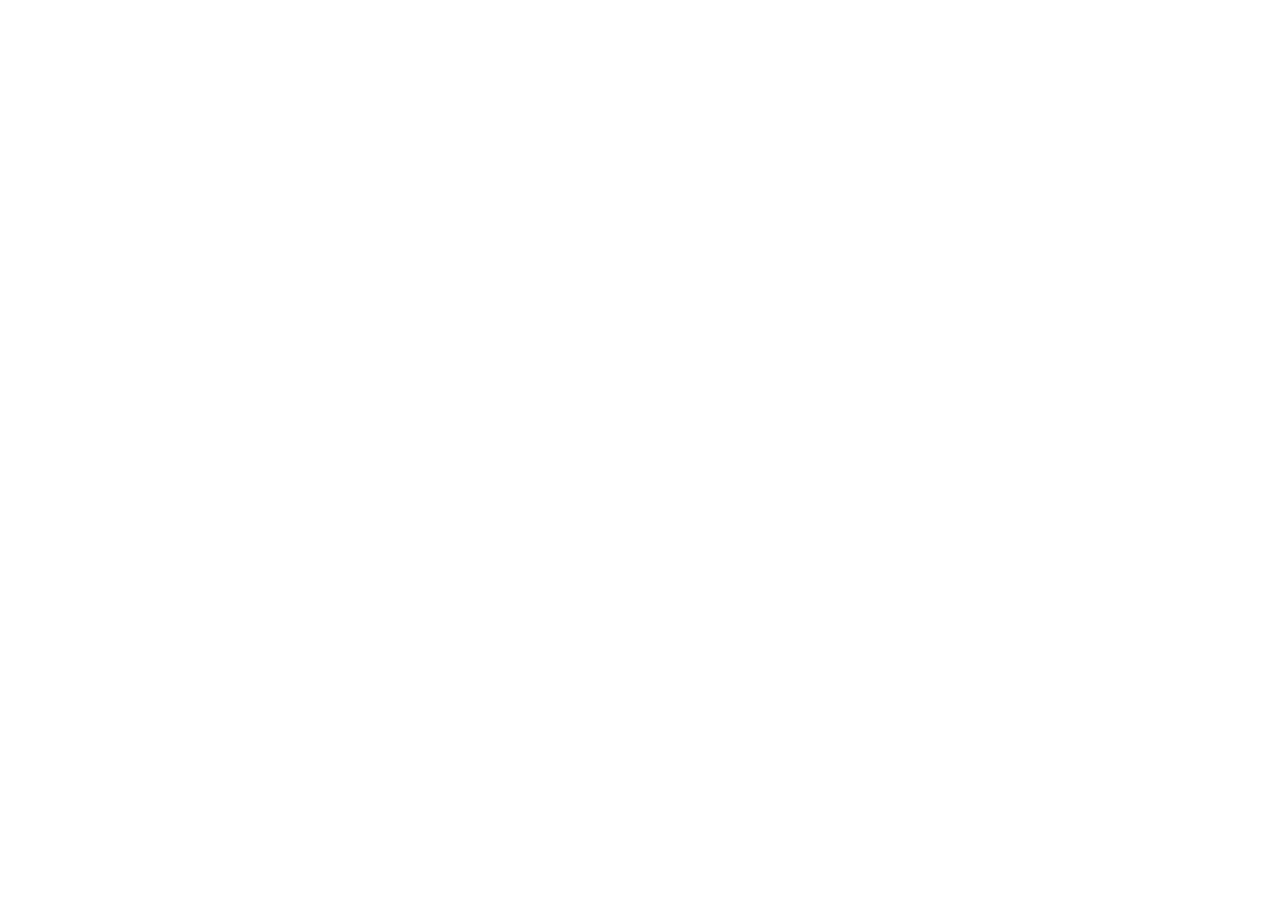
==== index.html @ ede6bd51 "Deploying to gh-pages from @ knoxfighter/dioxus-components@8e25631c7d4234ee070509156ed2abebb7b1d6e9 " ====
<!DOCTYPE html>
<html lang="en">
  <head>
    <meta charset="UTF-8" />
    <meta name="viewport" content="width=device-width, initial-scale=1.0" />
    <title>Dioxus Componentsdioxus | ⛺</title>
  <link rel="preload" as="script" href="/components/assets/preview-dxh39a9e3cf6d2a99f7.js" crossorigin></head>
  <body>
    <div id="main"></div>
  <script type="module" async src="/components/assets/preview-dxh39a9e3cf6d2a99f7.js"></script>
            </body>
</html>
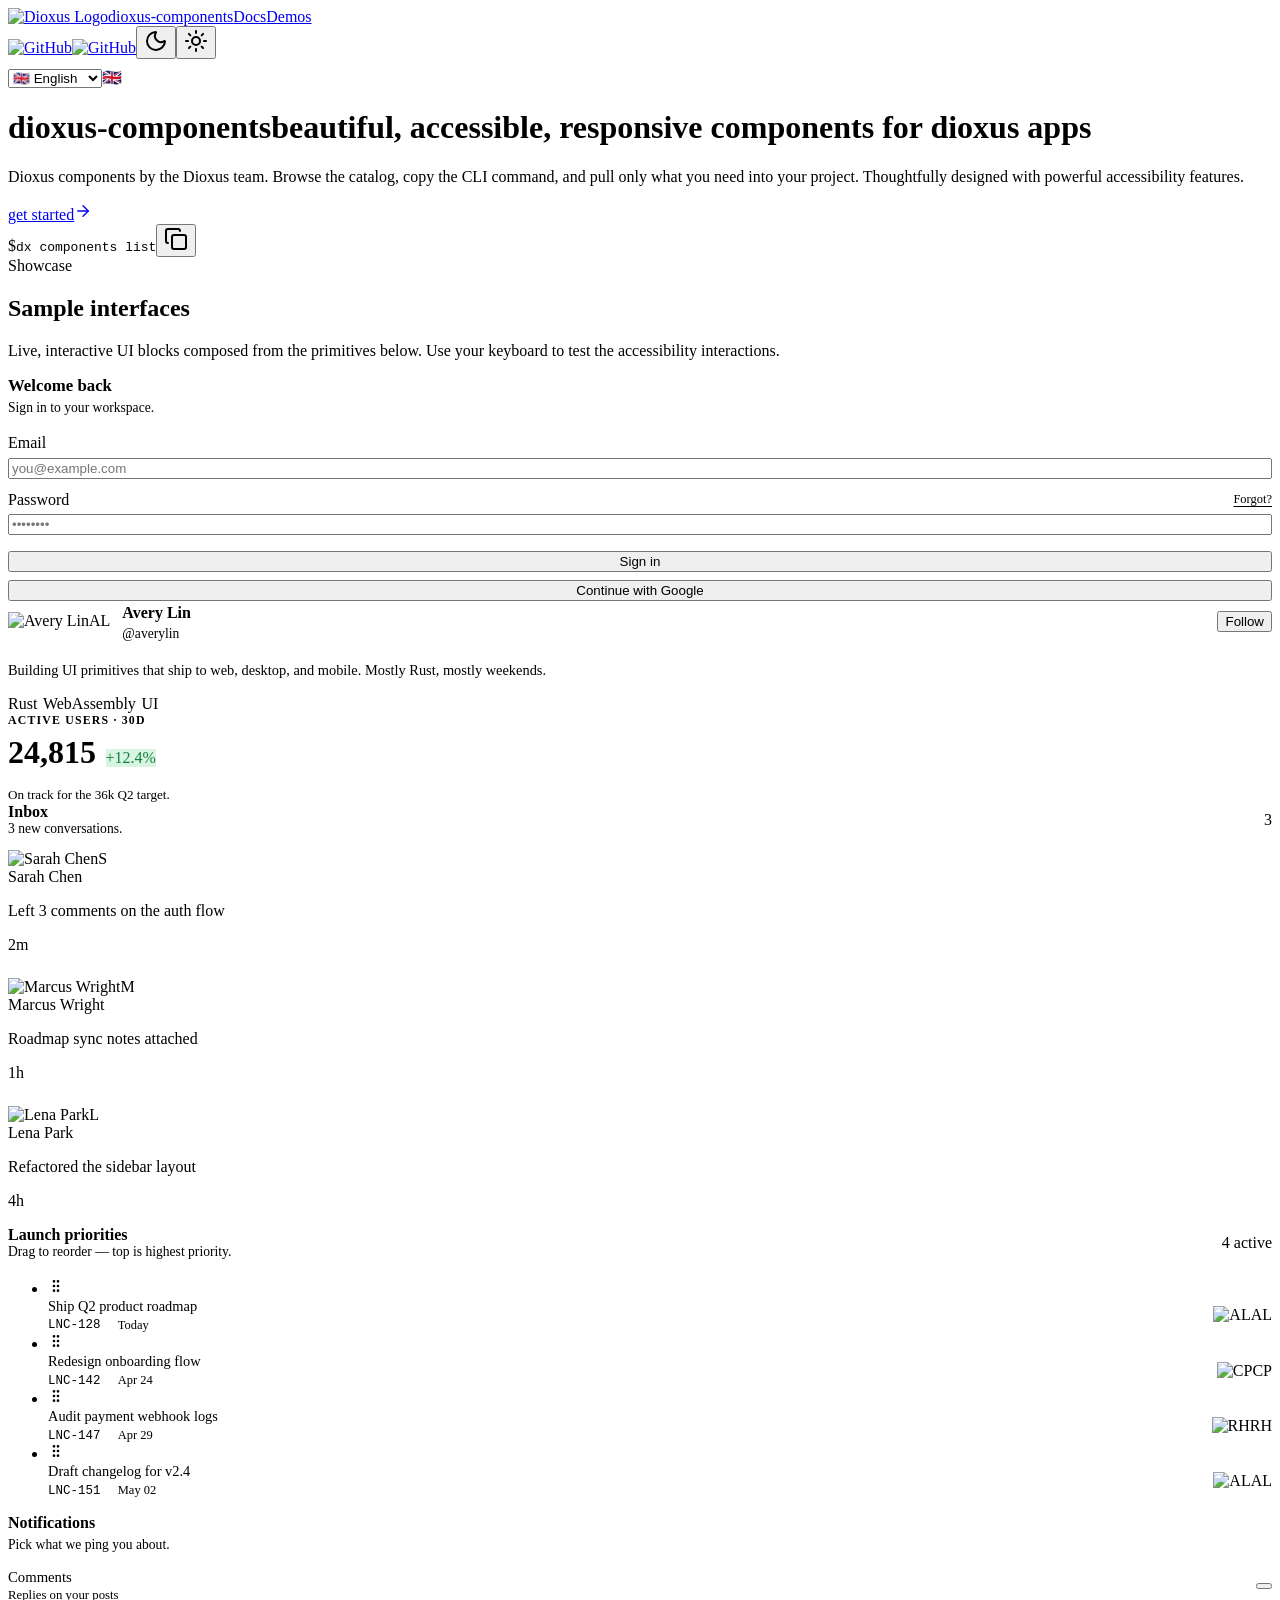
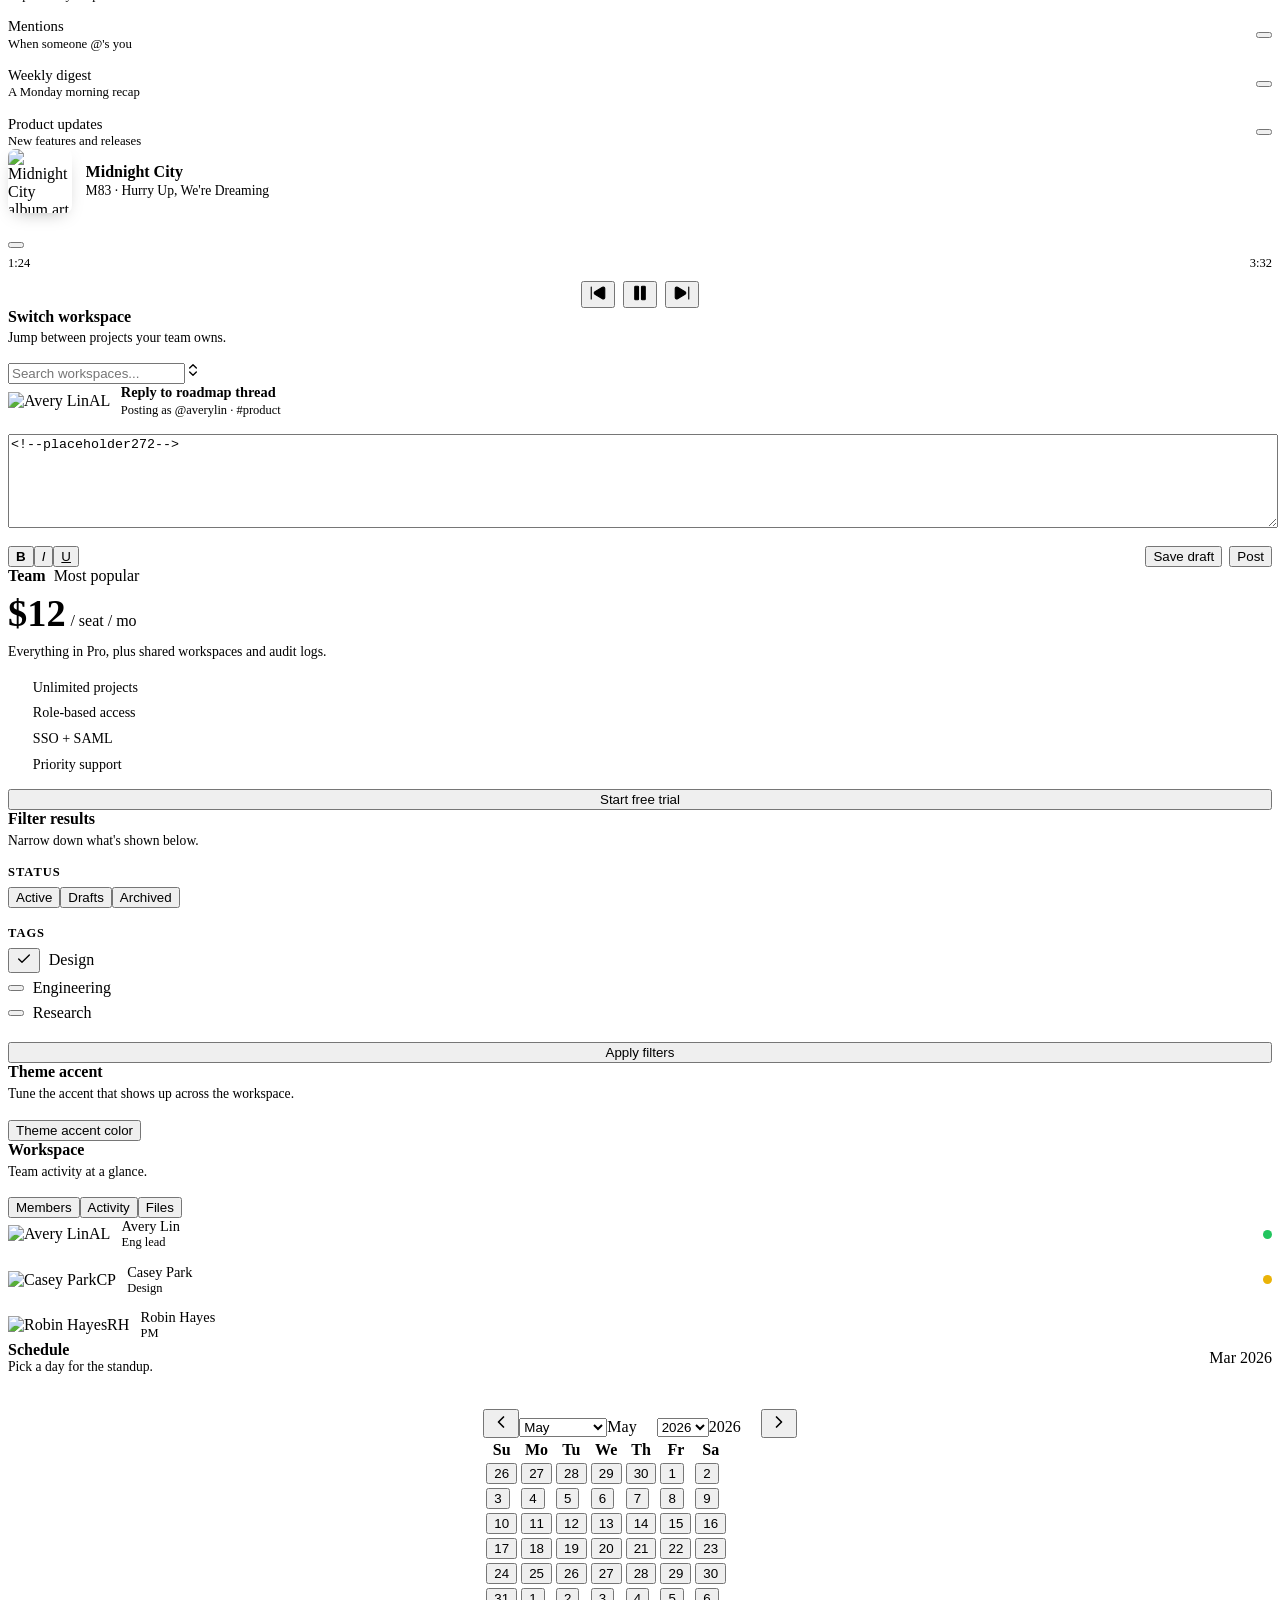
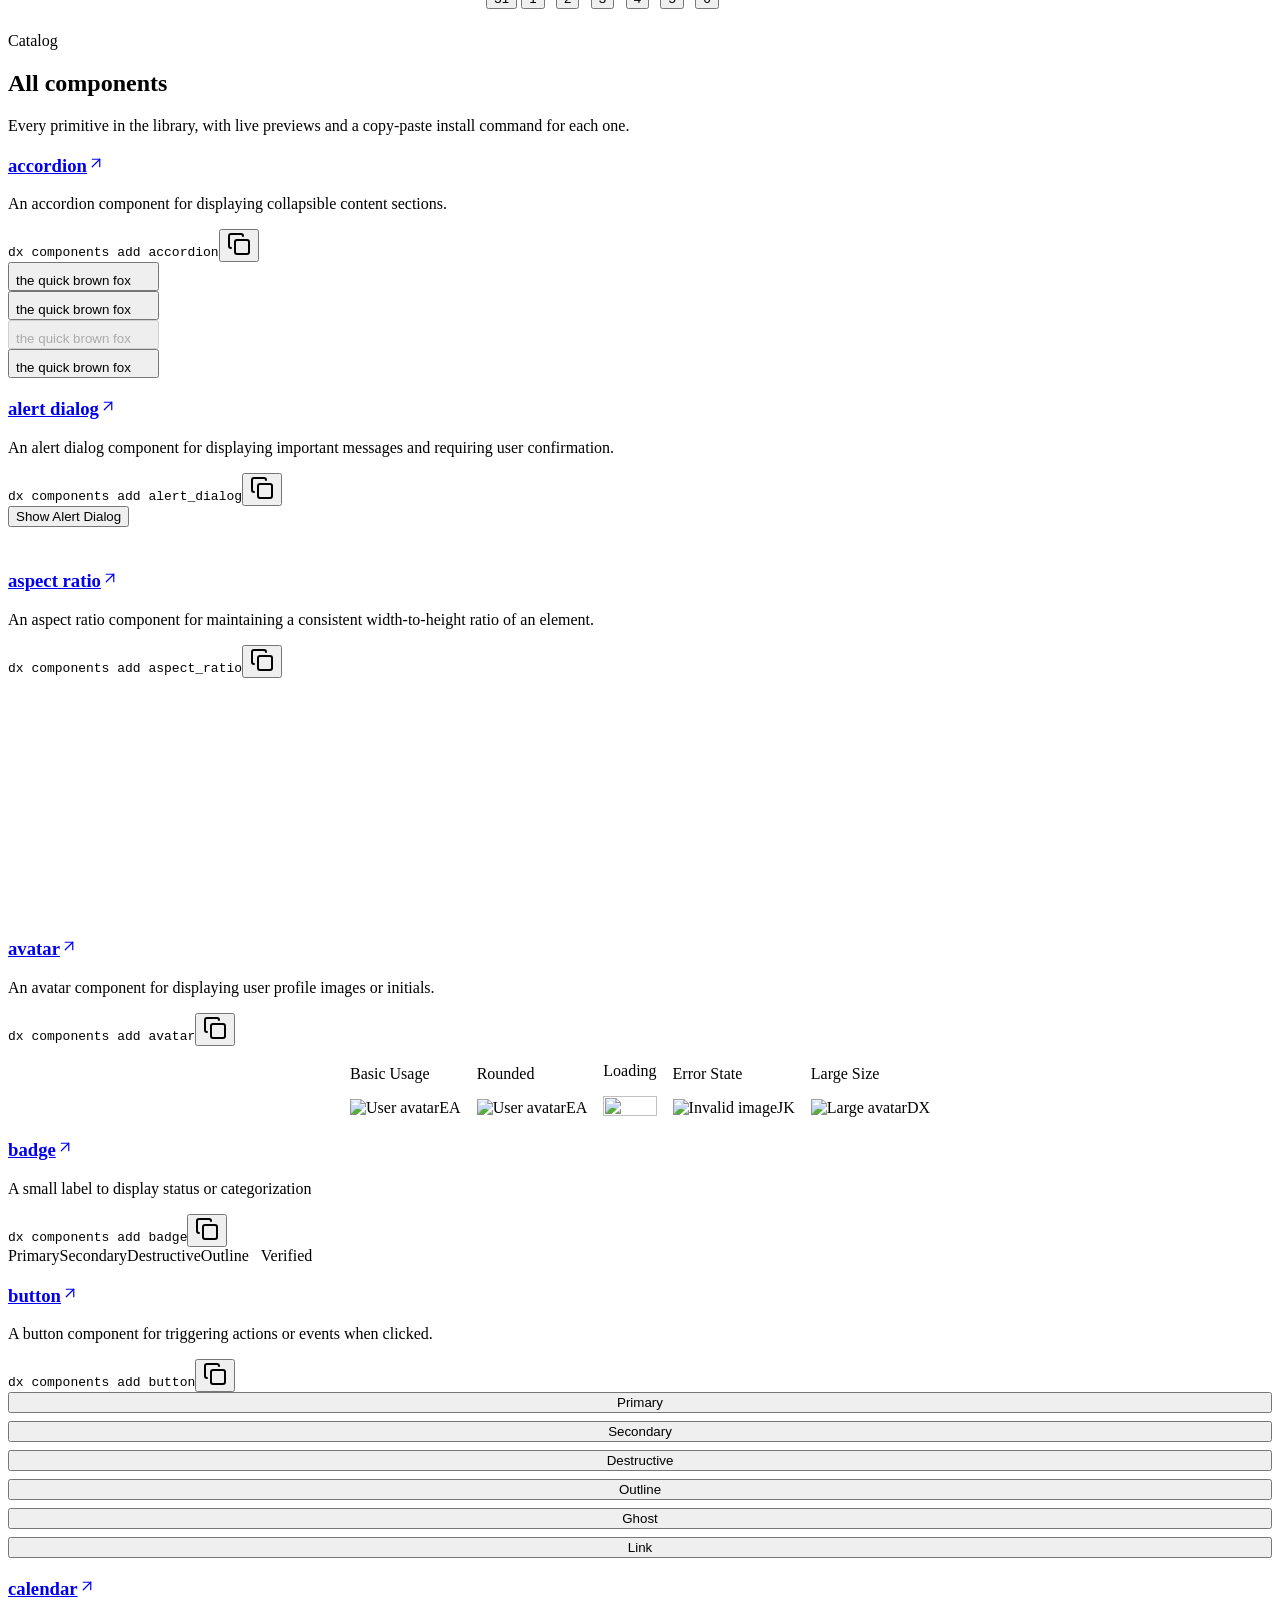
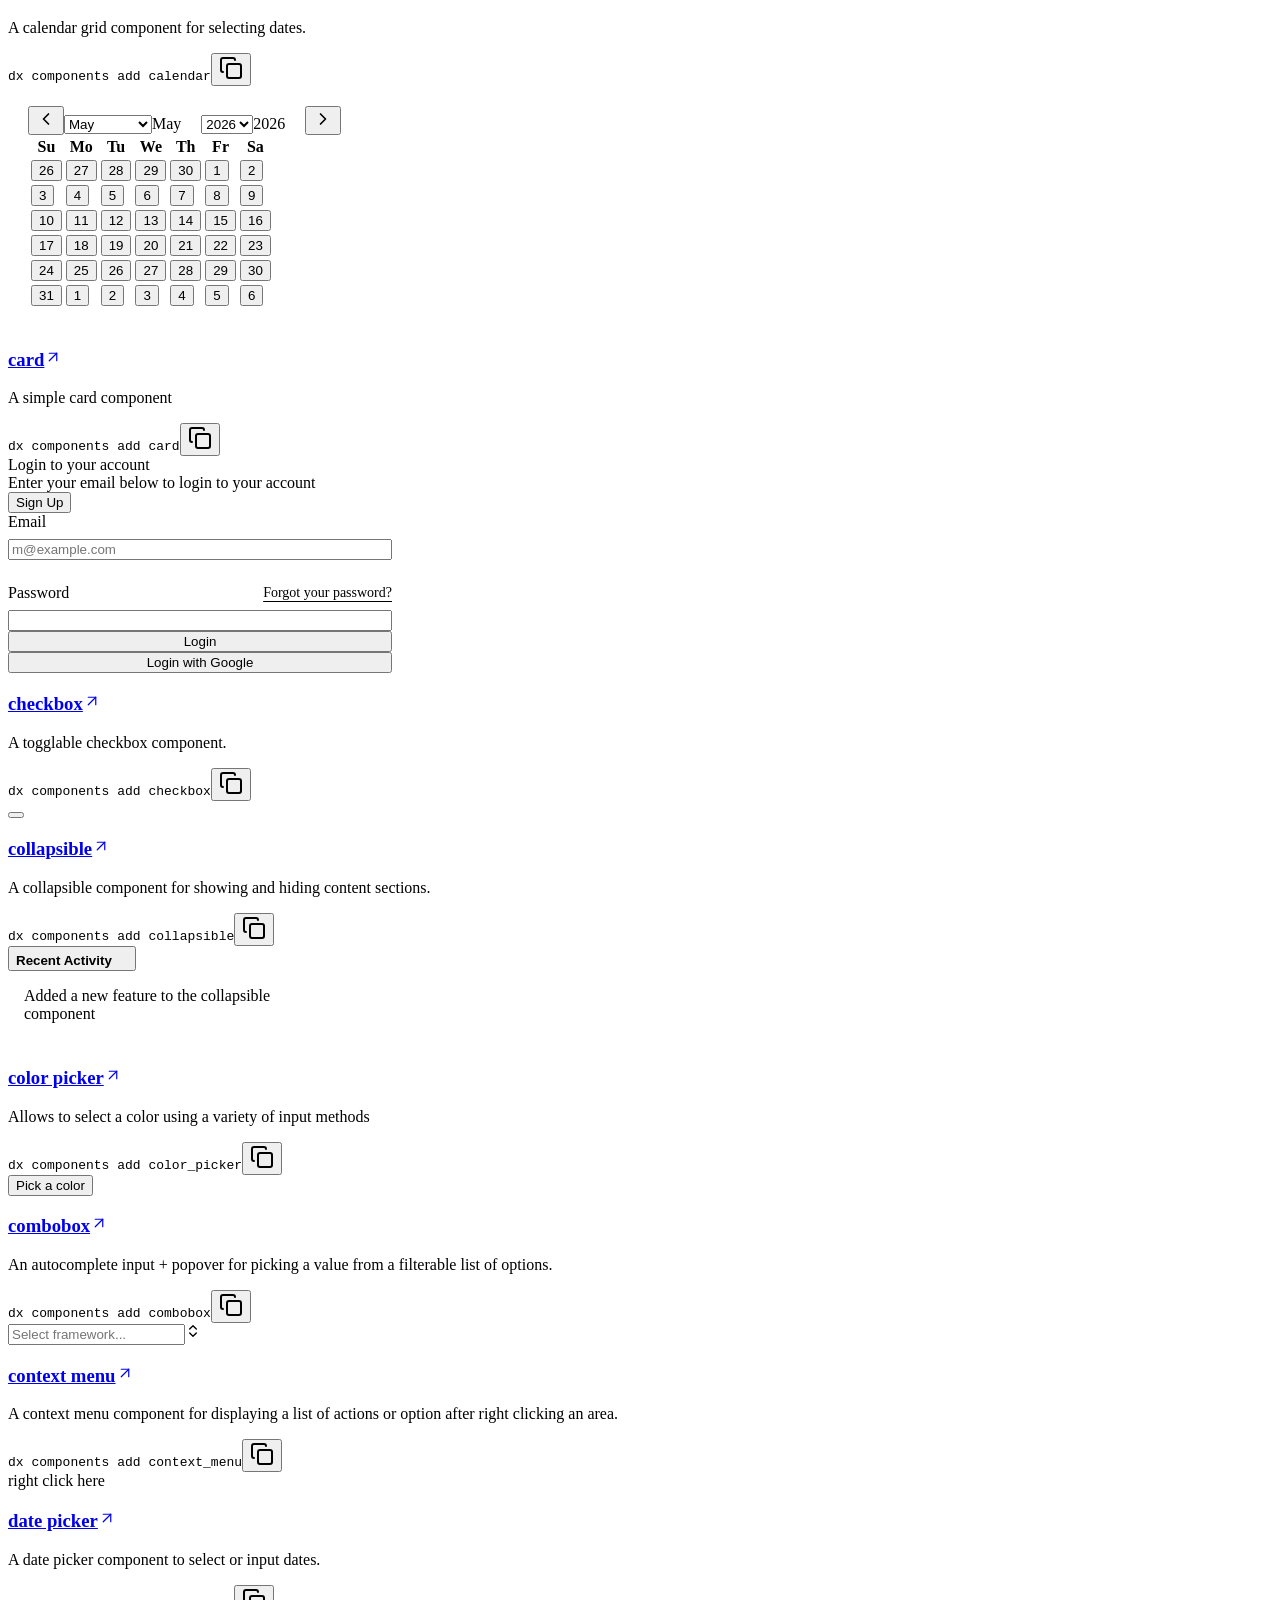
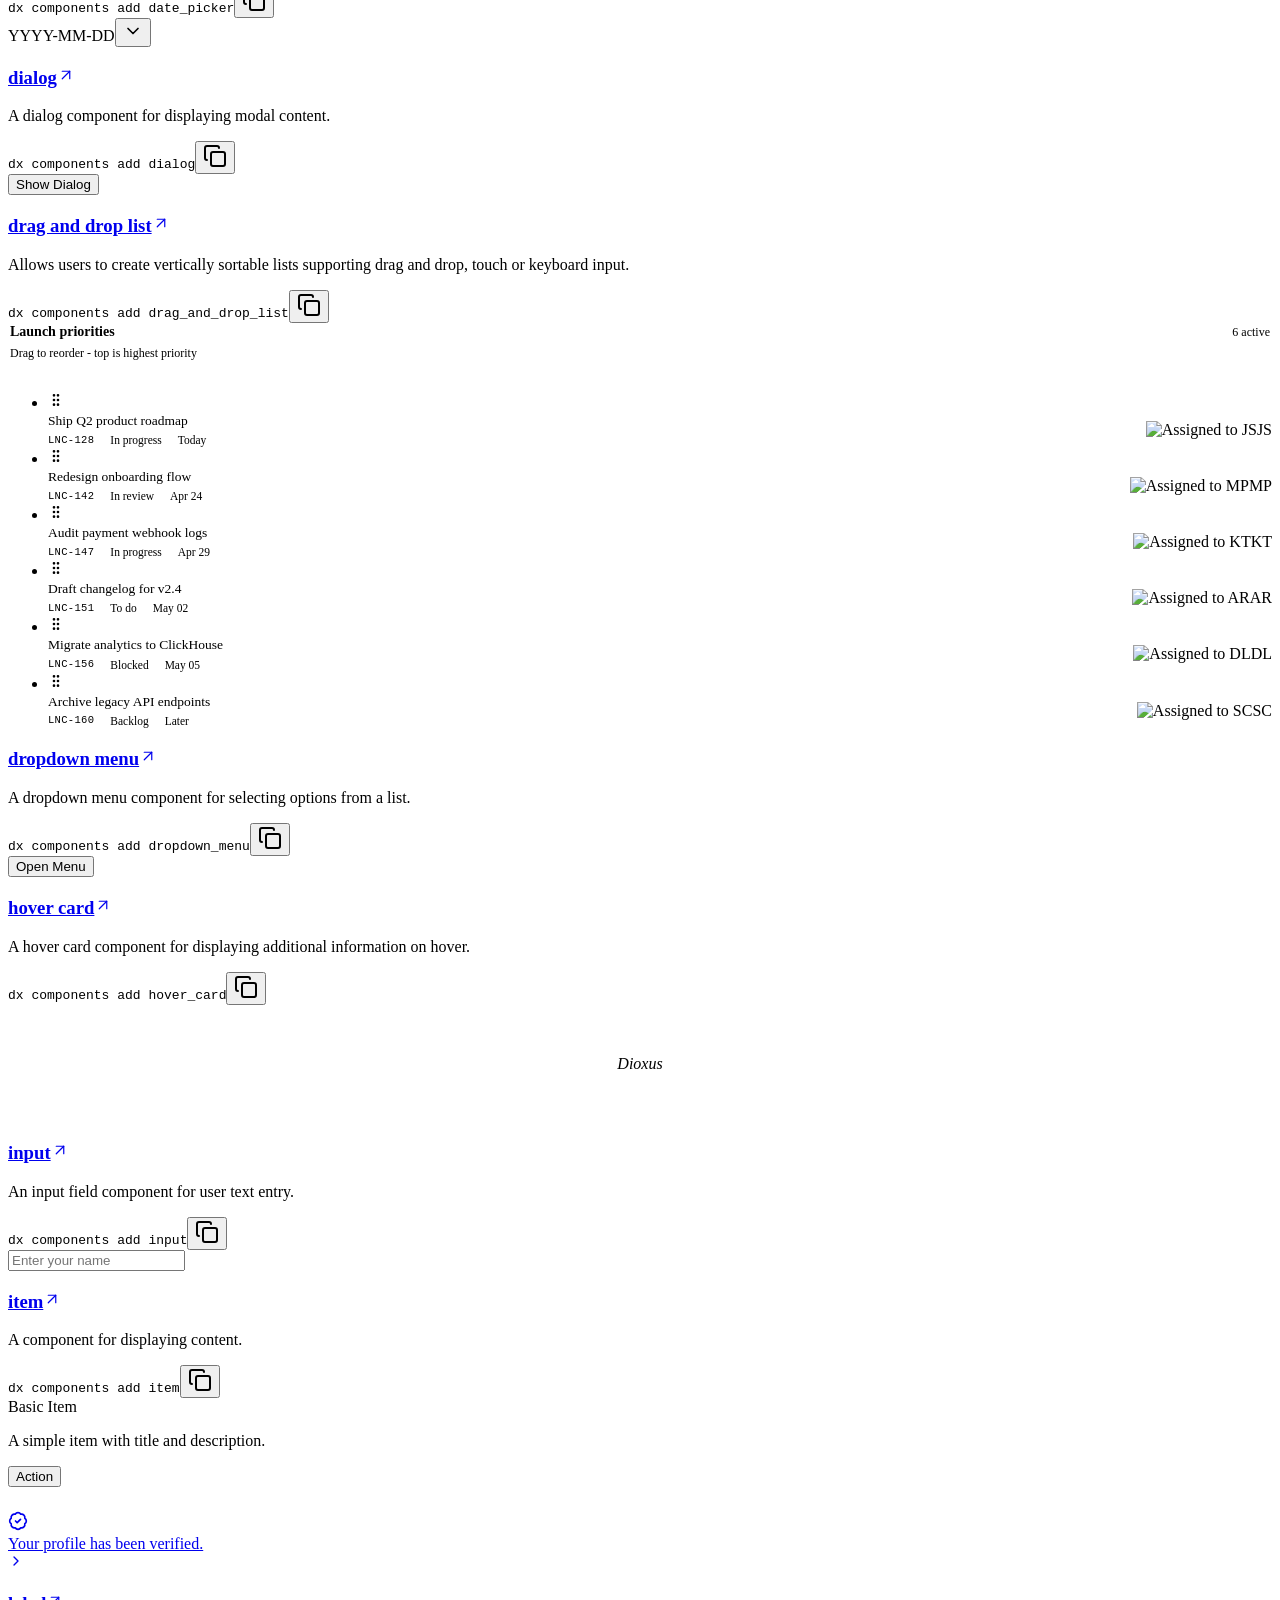
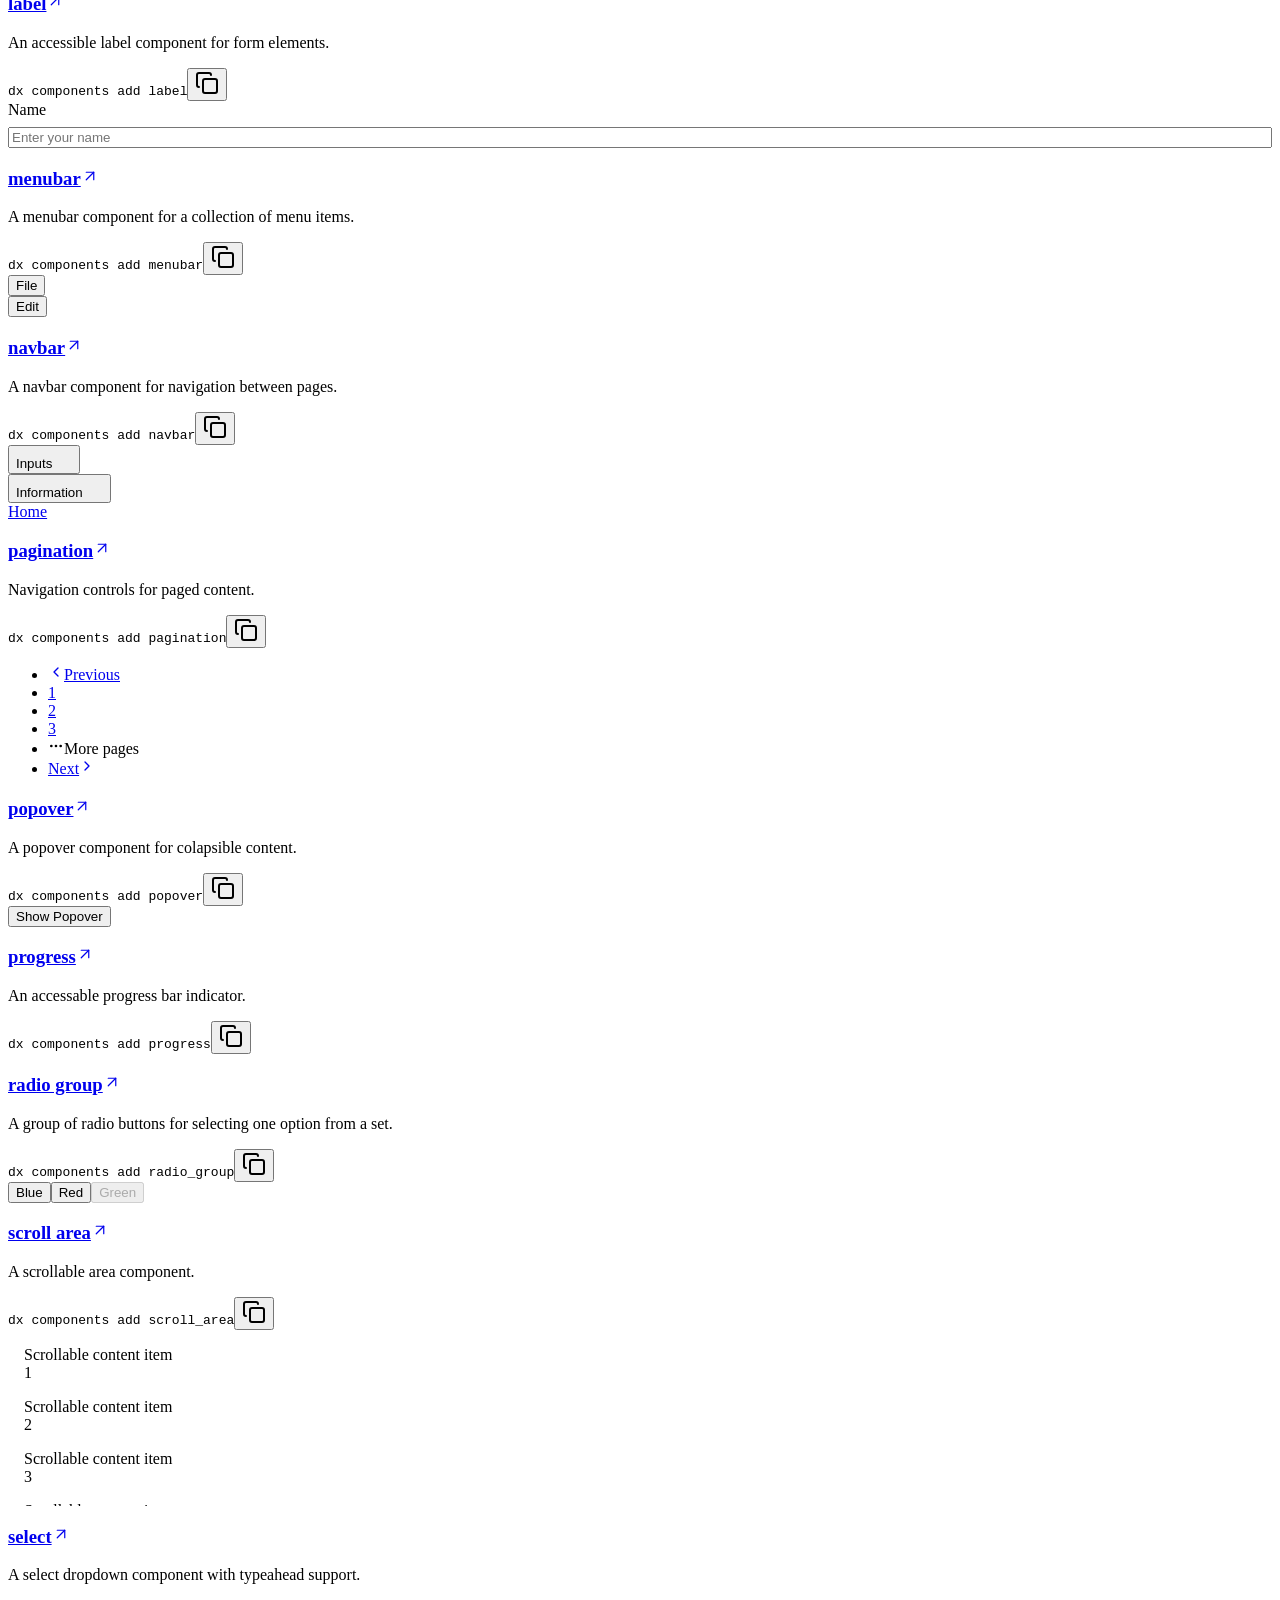
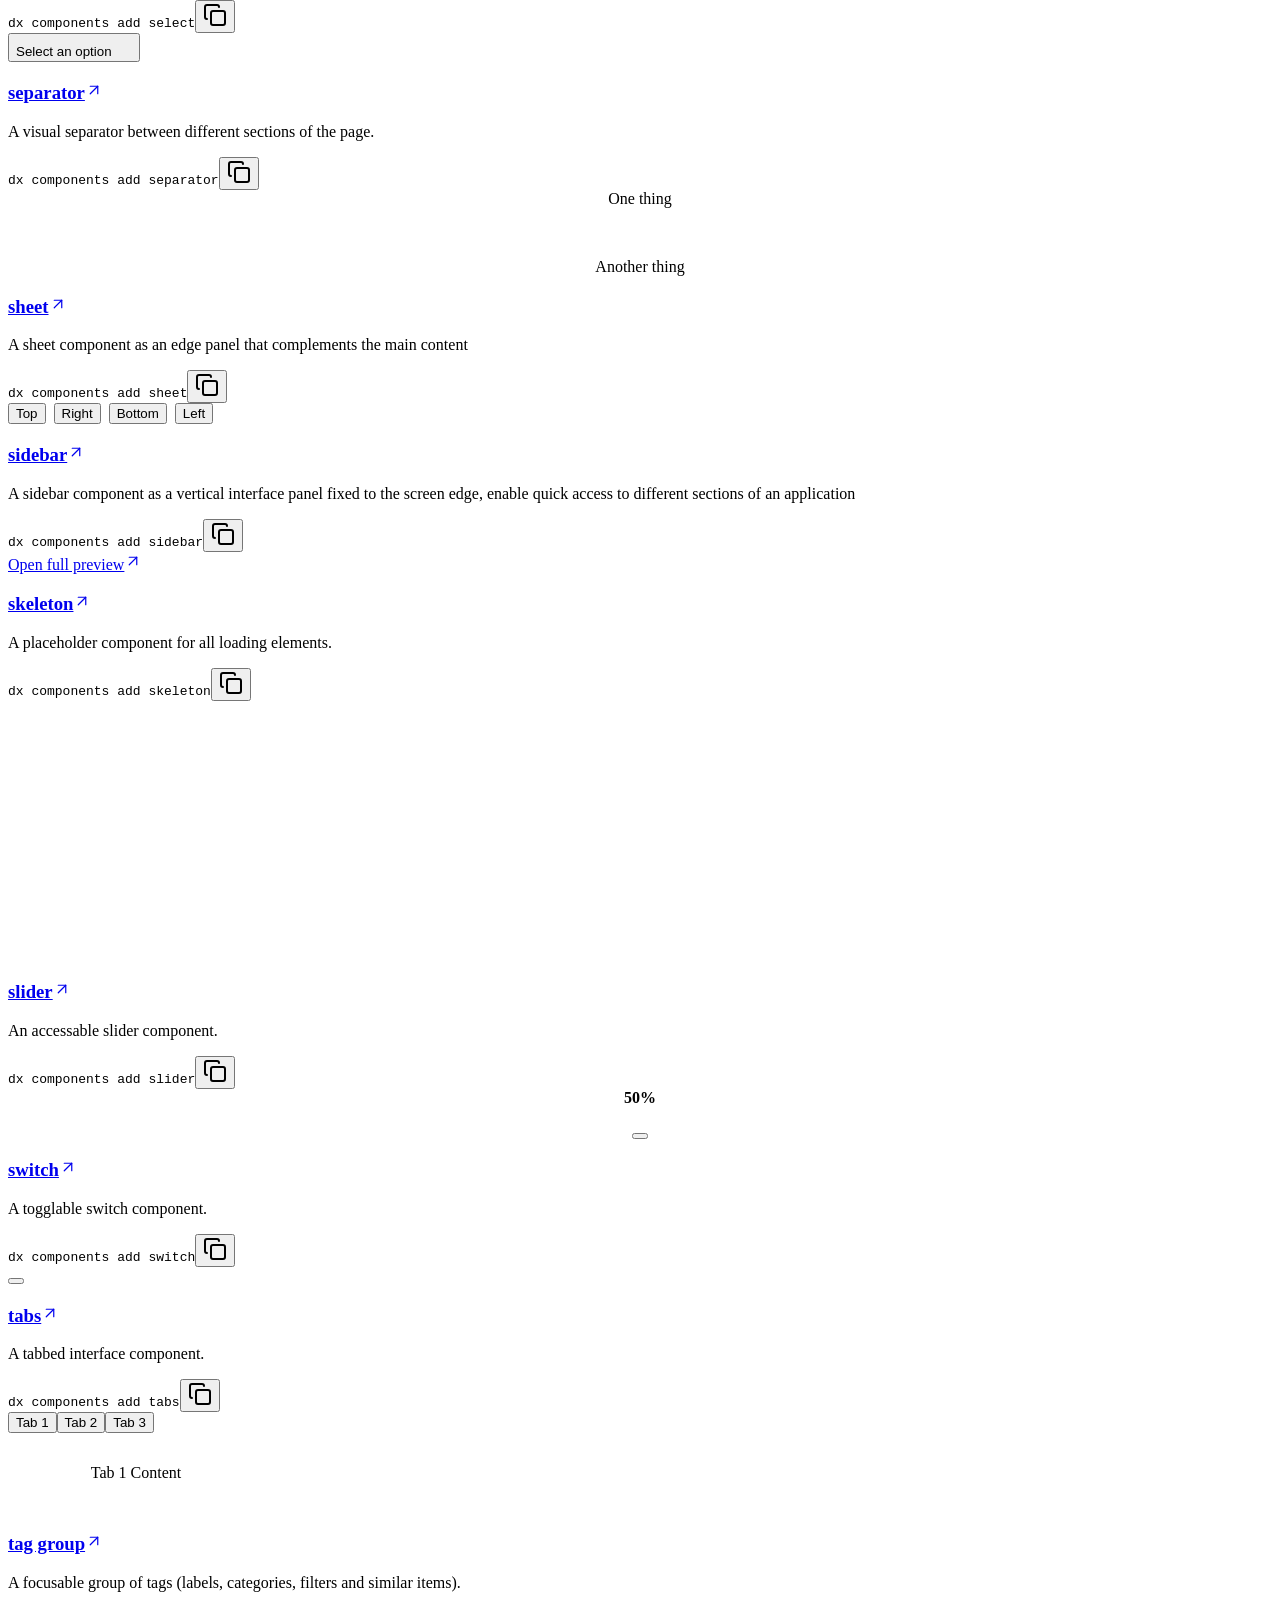
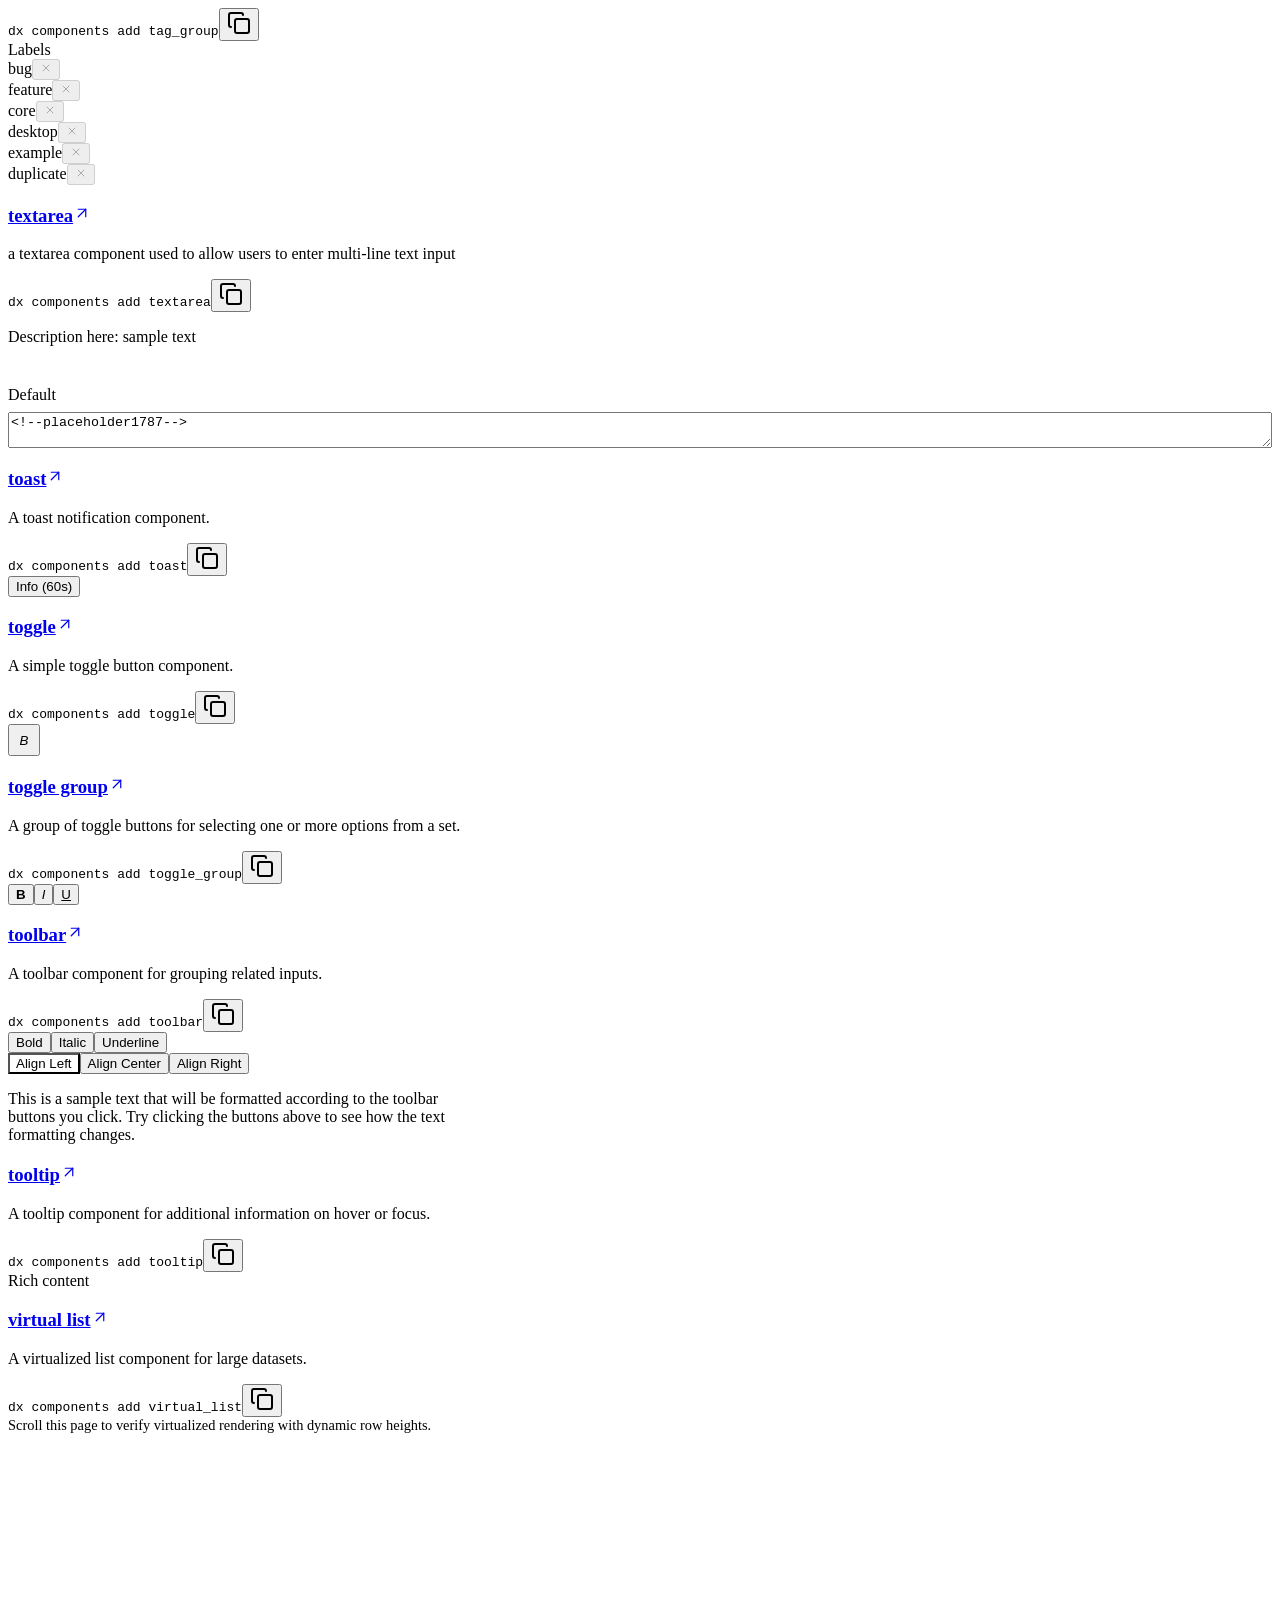
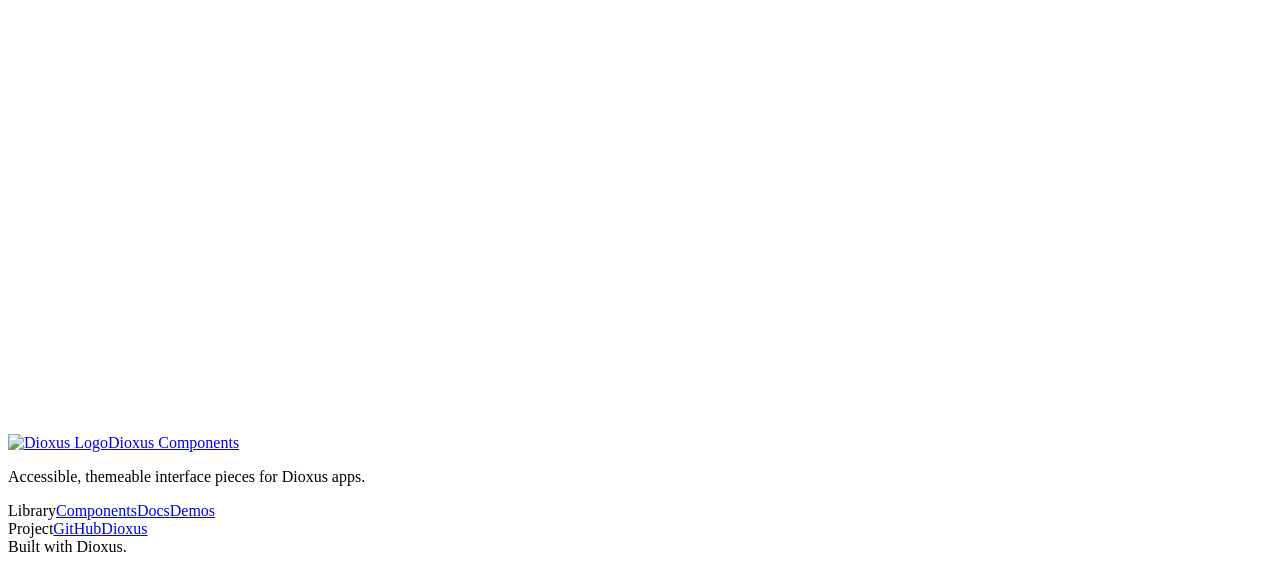
==== commit 42f97fd3: "Deploying to gh-pages from @ knoxfighter/dioxus-components@2551f9c4b4dfc305a75e03ac59a647b087899397 " ====
--- a/index.html
+++ b/index.html
@@ -4,9 +4,145 @@
     <meta charset="UTF-8" />
     <meta name="viewport" content="width=device-width, initial-scale=1.0" />
     <title>Dioxus Componentsdioxus | ⛺</title>
-  <link rel="preload" as="script" href="/components/assets/preview-dxh39a9e3cf6d2a99f7.js" crossorigin></head>
+  <link rel="preload" as="script" href="/dioxus-components/assets/preview-dxhb243b99f5a2d3e86.js" crossorigin><link rel="stylesheet" href="/dioxus-components/assets/main-dxh66d54ad6618d091.css"/><link rel="stylesheet" href="/dioxus-components/assets/dx-components-theme-dxh41d84fc072738e.css"/><link rel="stylesheet" href="/dioxus-components/assets/hero-dxh9caab3dcdabf24b0.css"/><link rel="stylesheet" href="/dioxus-components/assets/language-select-dxha68b3a7992763aed.css" type="text/css"/><link rel="stylesheet" href="/dioxus-components/assets/style-dxh3ba47a36c6ed3ce.css"/><link rel="stylesheet" href="/dioxus-components/assets/style-dxh18addf1f9895a1.css"/><link rel="stylesheet" href="/dioxus-components/assets/style-dxh10688d4c8a198ff.css"/><link rel="stylesheet" href="/dioxus-components/assets/style-dxh1568b2ea21b6b69b.css"/><link rel="stylesheet" href="/dioxus-components/assets/style-dxhd87745d8c76e035.css"/><link rel="stylesheet" href="/dioxus-components/assets/style-dxhd87745d8c76e035.css"/><link rel="stylesheet" href="/dioxus-components/assets/style-dxh4efb5edbb117b7c6.css"/><link rel="stylesheet" href="/dioxus-components/assets/style-dxh4efb5edbb117b7c6.css"/><link rel="stylesheet" href="/dioxus-components/assets/style-dxh8cf6257df6b1de7b.css"/><link rel="stylesheet" href="/dioxus-components/assets/style-dxhcdc97e20afaee2cb.css"/><link rel="stylesheet" href="/dioxus-components/assets/style-dxhd2b5a211eb3fb5b0.css"/><link rel="stylesheet" href="/dioxus-components/assets/style-dxhb0ebf7906aa56cd1.css"/><link rel="stylesheet" href="/dioxus-components/assets/style-dxh20de733256a825b3.css"/><link rel="stylesheet" href="/dioxus-components/assets/style-dxhb77781e84f97c39.css"/><link rel="stylesheet" href="/dioxus-components/assets/style-dxh20bdb70b3f9c96.css"/><link rel="stylesheet" href="/dioxus-components/assets/style-dxh83648683f1e91fd7.css"/><link rel="stylesheet" href="/dioxus-components/assets/style-dxha4a7df461b71b4a.css"/><link rel="stylesheet" href="/dioxus-components/assets/style-dxhca9ffb786d653880.css"/><link rel="stylesheet" href="/dioxus-components/assets/style-dxhdfe34a5b5b6d206e.css"/><link rel="stylesheet" href="/dioxus-components/assets/style-dxh3c1cc92a1a416f8.css"/><link rel="stylesheet" href="/dioxus-components/assets/style-dxh3c1cc92a1a416f8.css"/><link rel="stylesheet" href="/dioxus-components/assets/style-dxhc68ec657e4f99edf.css"/><link rel="stylesheet" href="/dioxus-components/assets/style-dxhd5abaa98c7b53e9b.css"/><link rel="stylesheet" href="/dioxus-components/assets/style-dxhd5abaa98c7b53e9b.css"/><link rel="stylesheet" href="/dioxus-components/assets/style-dxhe1266c37c756a6cc.css"/><link rel="stylesheet" href="/dioxus-components/assets/style-dxhedb2a3d7f1a9dde1.css"/><link rel="stylesheet" href="/dioxus-components/assets/style-dxhf0a56fc9d5b5a5f8.css"/><link rel="stylesheet" href="/dioxus-components/assets/style-dxh922f9ef7f88cbe3.css"/><link rel="stylesheet" href="/dioxus-components/assets/style-dxhef21f3b68e7fe7ae.css"/><link rel="stylesheet" href="/dioxus-components/assets/style-dxh134d2fbe525a6fa.css"/><link rel="stylesheet" href="/dioxus-components/assets/style-dxh7943332cbcf9a367.css"/><link rel="stylesheet" href="/dioxus-components/assets/style-dxh65ff5ef9ef8dffc3.css"/><link rel="stylesheet" href="/dioxus-components/assets/style-dxhde4b0befdba5226.css"/><link rel="stylesheet" href="/dioxus-components/assets/style-dxh87a0eddb47adef9b.css"/><link rel="stylesheet" href="/dioxus-components/assets/style-dxh76a9b66ef2f2d5.css"/><link rel="stylesheet" href="/dioxus-components/assets/style-dxhf743d217aa864bcd.css"/><link rel="stylesheet" href="/dioxus-components/assets/style-dxh8321bc1c03940ed.css"/><link rel="stylesheet" href="/dioxus-components/assets/style-dxh8321bc1c03940ed.css"/><link rel="stylesheet" href="/dioxus-components/assets/style-dxh2ce9abed1138149.css"/><link rel="stylesheet" href="/dioxus-components/assets/style-dxh6069653cd7aef2d8.css"/><link rel="stylesheet" href="/dioxus-components/assets/style-dxh12fba22175aebba4.css"/><link rel="stylesheet" href="/dioxus-components/assets/style-dxhb47c47abcbdff11.css"/><link rel="stylesheet" href="/dioxus-components/assets/style-dxhd6e3dbd4afb8b13.css"/><link rel="stylesheet" href="/dioxus-components/assets/style-dxh41bd6c5e55369456.css"/><link rel="stylesheet" href="/dioxus-components/assets/style-dxh4451d0ec49aaefb.css"/><link rel="stylesheet" href="/dioxus-components/assets/style-dxh5faa9fc38e3b8c1.css"/><script src="/dioxus-components/assets/focus-trap-dxhdcfef9c6747d67.js" defer=true></script></head>
   <body>
-    <div id="main"></div>
-  <script type="module" async src="/components/assets/preview-dxh39a9e3cf6d2a99f7.js"></script>
+    <div id="main"><script>window.hydrate_queue=[];window.dx_hydrate=(id,data,debug_types,debug_locations)=>{let decoded=atob(data),bytes=Uint8Array.from(decoded,(c)=>c.charCodeAt(0));if(window.hydration_callback)window.hydration_callback(id,bytes,debug_types,debug_locations);else window.hydrate_queue.push([id,bytes,debug_types,debug_locations])};
+</script><!--placeholder0--><!--placeholder1--><!--placeholder2--><nav class="dx-preview-navbar" aria-label="Primary" data-node-hydration="3"><div class="dx-navbar-inner"><div class="dx-navbar-primary"><a href="/dioxus-components/?" class="dx-navbar-brand" aria-current="page" data-node-hydration="4,click:1"><img src="/dioxus-components/assets/dioxus_color-dxh58ce279eab44129d.svg" alt="Dioxus Logo" width="18" height="18" data-node-hydration="5"/><span data-node-hydration="6">dioxus-components</span></a><a href="/dioxus-components/docs?" class="dx-navbar-link" data-node-hydration="7,click:1"><!--node-id8-->Docs<!--#--></a><a href="/dioxus-components/demos?" class="dx-navbar-link" data-node-hydration="9,click:1"><!--node-id10-->Demos<!--#--></a></div><div class="dx-navbar-utilities"><a href="https://github.com/DioxusLabs/components" class="dx-navbar-link" rel="noopener noreferrer" data-node-hydration="11,click:1"><img class="dx-light-mode-only" src="/dioxus-components/assets/github-mark-dxh7fd362519ed29496.svg" alt="GitHub" width="22" height="22" data-node-hydration="12"/><img class="dx-dark-mode-only" src="/dioxus-components/assets/github-mark-white-dxhc3b3dae6cbf63fd5.svg" alt="GitHub" width="22" height="22" data-node-hydration="13"/></a><button class="dx-dark-mode-toggle dx-dark-mode-only" type="button" aria-label="Enable light mode" data-node-hydration="14,click:1"><svg xmlns="http://www.w3.org/2000/svg" width="24px" height="24px" viewBox="0 0 24 24" fill="none" stroke="currentColor" stroke-width="2" stroke-linecap="round" stroke-linejoin="round" data-node-hydration="15"><path d="M20.985 12.486a9 9 0 1 1-9.473-9.472c.405-.022.617.46.402.803a6 6 0 0 0 8.268 8.268c.344-.215.825-.004.803.401"></path></svg></button><button class="dx-dark-mode-toggle dx-light-mode-only" type="button" aria-label="Enable dark mode" data-node-hydration="16,click:1"><svg xmlns="http://www.w3.org/2000/svg" width="24px" height="24px" viewBox="0 0 24 24" fill="none" stroke="currentColor" stroke-width="2" stroke-linecap="round" stroke-linejoin="round" data-node-hydration="17"><circle cx="12" cy="12" r="4"></circle><path d="M12 2v2"></path><path d="M12 20v2"></path><path d="m4.93 4.93 1.41 1.41"></path><path d="m17.66 17.66 1.41 1.41"></path><path d="M2 12h2"></path><path d="M20 12h2"></path><path d="m6.34 17.66-1.41 1.41"></path><path d="m19.07 4.93-1.41 1.41"></path></svg></button><!--placeholder18--><div class="dx-language-container" data-node-hydration="19"><span class="dx-language-select-container"><select class="dx-language-select" aria-label="Language" data-node-hydration="20,change:1"><option value="English" selected=true data-node-hydration="21"><!--node-id22-->🇬🇧 English<!--#--></option><option value="French" data-node-hydration="23"><!--node-id24-->🇫🇷 Français<!--#--></option><option value="Spanish" data-node-hydration="25"><!--node-id26-->🇪🇸 Español<!--#--></option><option value="German" data-node-hydration="27"><!--node-id28-->🇩🇪 Deutsch<!--#--></option></select><span class="dx-language-select-value"><!--node-id29-->🇬🇧<!--#--><svg xmlns="http://www.w3.org/2000/svg" width="24px" height="24px" viewBox="0 0 24 24" fill="none" stroke-width="2" stroke-linecap="round" stroke-linejoin="round" class="dx-select-expand-icon" stroke="var(--secondary-color-4)" data-node-hydration="30"><path d="m6 9 6 6 6-6"></path></svg></span></span></div></div></div></nav><main class="dx-home-page" role="main" data-node-hydration="31"><div id="hero"><div class="dx-hero-shell"><h1 class="dx-hero-heading"><span class="dx-hero-title">dioxus-components</span><span class="dx-hero-subtitle">beautiful, accessible, responsive components for dioxus apps</span></h1><p class="dx-hero-summary">Dioxus components by the Dioxus team. Browse the catalog, copy the CLI command, and pull only what you need into your project. Thoughtfully designed with powerful accessibility features.</p><div class="dx-hero-cta"><a href="/dioxus-components/docs?" class="dx-hero-cta-primary" data-node-hydration="32,click:1"><!--node-id33-->get started<!--#--><svg xmlns="http://www.w3.org/2000/svg" width="18" height="18" viewBox="0 0 24 24" fill="none" stroke="currentColor" stroke-linecap="round" stroke-linejoin="round" stroke-width="1.8" data-node-hydration="34"><path d="M5 12h14"></path><path d="m12 5 7 7-7 7"></path></svg></a><div class="dx-hero-command"><span class="dx-hero-prompt">$</span><code>dx components list</code><button class="dx-copy-button dx-component-card-copy" type="button" aria-label="Copy install command" data-command="dx components list" data-copied=false onclick="navigator.clipboard.writeText(this.dataset.command);" data-node-hydration="35,click:1"><svg xmlns="http://www.w3.org/2000/svg" viewBox="0 0 24 24" fill="none" stroke="currentColor" stroke-width="2" stroke-linecap="round" stroke-linejoin="round" width="24px" height="24px" data-node-hydration="36"><rect height="14" rx="2" ry="2" width="14" x="8" y="8"></rect><path d="M4 16c-1.1 0-2-.9-2-2V4c0-1.1.9-2 2-2h10c1.1 0 2 .9 2 2"></path></svg></button></div></div></div></div><section class="dx-home-section dx-masonry-section" data-node-hydration="37"><header class="dx-section-header"><span class="dx-section-eyebrow">Showcase</span><h2 class="dx-section-title">Sample interfaces</h2><p class="dx-section-summary">Live, interactive UI blocks composed from the primitives below. Use your keyboard to test the accessibility interactions.</p></header><div class="dx-widget-masonry"><div class="dx-widget-card" data-node-hydration="38"><div style="display: grid; gap: 0.3rem; margin-bottom: 1.1rem;" data-node-hydration="39"><h3 style="margin: 0; font-size: 1.05rem; font-weight: 660; color: var(--secondary-color-3);">Welcome back</h3><p style="margin: 0; color: var(--secondary-color-5); font-size: 0.85rem;">Sign in to your workspace.</p></div><div style="display: grid; gap: 0.75rem; margin-bottom: 1rem;" data-node-hydration="40"><div style="display: grid; gap: 0.35rem;"><label for="blk-signin-email" class="dx-label-9130fd73" data-node-hydration="41"><!--node-id42-->Email<!--#--></label><input class="dx-input-a443bf02" id="blk-signin-email" type="email" placeholder="you@example.com" data-node-hydration="43,input:1,change:1,invalid:1,select:1,selectionchange:1,focus:0,blur:0,focusin:1,focusout:1,keydown:1,keypress:1,keyup:1,wheel:1,compositionstart:1,compositionupdate:1,compositionend:1,copy:1,cut:1,paste:1"><!--placeholder44--></input></div><div style="display: grid; gap: 0.35rem;"><div style="display: flex; align-items: center;"><label for="blk-signin-pw" class="dx-label-9130fd73" data-node-hydration="45"><!--node-id46-->Password<!--#--></label><span style="margin-left: auto; font-size: 0.78rem; color: var(--secondary-color-5); text-decoration: underline; text-underline-offset: 3px;">Forgot?</span></div><input class="dx-input-a443bf02" id="blk-signin-pw" type="password" placeholder="••••••••" data-node-hydration="47,input:1,change:1,invalid:1,select:1,selectionchange:1,focus:0,blur:0,focusin:1,focusout:1,keydown:1,keypress:1,keyup:1,wheel:1,compositionstart:1,compositionupdate:1,compositionend:1,copy:1,cut:1,paste:1"><!--placeholder48--></input></div></div><div style="display: grid; gap: 0.5rem;" data-node-hydration="49"><button class="dx-button-e7f173f7" data-size="default" data-style="primary" style="width: 100%;" data-node-hydration="50,click:1,mousedown:1,mouseup:1,keydown:1"><!--node-id51-->Sign in<!--#--></button><button class="dx-button-e7f173f7" data-size="default" data-style="outline" style="width: 100%;" data-node-hydration="52,click:1,mousedown:1,mouseup:1,keydown:1"><!--node-id53-->Continue with Google<!--#--></button></div></div><div class="dx-widget-card" data-node-hydration="54"><div style="display: flex; align-items: center; gap: 0.75rem;" data-node-hydration="55"><span role="img" data-state="empty" aria-label="Avatar" class="dx-avatar-43e0c0f6 dx-avatar-md-43e0c0f6 dx-avatar-circle-43e0c0f6" data-node-hydration="56"><img id="dxc-86" src="https://avatar.vercel.sh/avery-lin" alt="Avery Lin" style="width: 100%; height: 100%; object-fit: cover;" class="dx-avatar-image-43e0c0f6" draggable="false" data-node-hydration="57,load:0,error:0"/><span class="dx-avatar-fallback-43e0c0f6" data-node-hydration="58"><!--node-id59-->AL<!--#--></span><!--placeholder60--></span><div style="flex: 1; display: grid; gap: 0.1rem; min-width: 0;"><div style="display: flex; align-items: center; gap: 0.4rem;"><span style="font-weight: 600; color: var(--secondary-color-3);">Avery Lin</span><span class="dx-badge-23b1d58c" data-style="secondary" style="padding: 0.15rem 0.3rem; background-color: var(--focused-border-color); color: white;" padding=true data-node-hydration="61"><svg xmlns="http://www.w3.org/2000/svg" width="12px" height="12px" viewBox="0 0 24 24" fill="none" stroke-width="2" stroke-linecap="round" stroke-linejoin="round" stroke="var(--secondary-color-4)" data-node-hydration="62"><path d="M3.85 8.62a4 4 0 0 1 4.78-4.77 4 4 0 0 1 6.74 0 4 4 0 0 1 4.78 4.78 4 4 0 0 1 0 6.74 4 4 0 0 1-4.77 4.78 4 4 0 0 1-6.75 0 4 4 0 0 1-4.78-4.77 4 4 0 0 1 0-6.76Z"></path><path d="m9 12 2 2 4-4"></path></svg></span></div><span style="color: var(--secondary-color-5); font-size: 0.85rem;">@averylin</span></div><button class="dx-button-e7f173f7" data-size="default" data-style="outline" data-node-hydration="63,click:1,mousedown:1,mouseup:1,keydown:1"><!--node-id64-->Follow<!--#--></button></div><p style="margin: 1.1rem 0 0; color: var(--secondary-color-5); font-size: 0.9rem; line-height: 1.55;" data-node-hydration="65">Building UI primitives that ship to web, desktop, and mobile. Mostly Rust, mostly weekends.</p><div style="display: flex; gap: 0.35rem; margin-top: 0.85rem; flex-wrap: wrap;" data-node-hydration="66"><span class="dx-badge-23b1d58c" data-style="outline" padding=true data-node-hydration="67"><!--node-id68-->Rust<!--#--></span><span class="dx-badge-23b1d58c" data-style="outline" padding=true data-node-hydration="69"><!--node-id70-->WebAssembly<!--#--></span><span class="dx-badge-23b1d58c" data-style="outline" padding=true data-node-hydration="71"><!--node-id72-->UI<!--#--></span></div></div><div class="dx-widget-card" data-node-hydration="73"><div style="display: grid; gap: 0.45rem;" data-node-hydration="74"><p style="margin: 0; color: var(--secondary-color-5); font-size: 0.74rem; text-transform: uppercase; letter-spacing: 0.1em; font-weight: 600;">Active users · 30d</p><div style="display: flex; align-items: baseline; gap: 0.6rem;"><span style="font-size: 2rem; font-weight: 720; color: var(--secondary-color-3); line-height: 1.1;">24,815</span><span class="dx-badge-23b1d58c" data-style="secondary" style="background-color: rgba(34, 197, 94, 0.18); color: rgb(21, 128, 61);" padding=true data-node-hydration="75"><!--node-id76-->+12.4%<!--#--></span></div></div><div style="margin-top: 1rem;" data-node-hydration="77"><div role="progressbar" aria-valuemin=0 aria-valuemax=100 aria-valuenow=68 data-state="loading" data-value="68" data-max=100 style="--progress-value: 68%" aria-label="Toward Q2 target" style="width: 100%;" class="dx-progress-55e4d2c0" data-node-hydration="78"><div class="dx-progress-indicator-55e4d2c0" data-node-hydration="79"><!--placeholder80--></div></div></div><p style="margin: 0.65rem 0 0; color: var(--secondary-color-5); font-size: 0.82rem;" data-node-hydration="81">On track for the 36k Q2 target.</p></div><div class="dx-widget-card" data-node-hydration="82"><div style="display: flex; align-items: center; gap: 0.55rem; margin-bottom: 0.85rem;" data-node-hydration="83"><div style="flex: 1;"><h3 style="margin: 0; font-size: 1rem; font-weight: 660; color: var(--secondary-color-3);">Inbox</h3><p style="margin: 0; color: var(--secondary-color-5); font-size: 0.85rem;">3 new conversations.</p></div><span class="dx-badge-23b1d58c" data-style="secondary" padding=true data-node-hydration="84"><!--node-id85-->3<!--#--></span></div><div style="display: grid; gap: 0.5rem;" data-node-hydration="86"><div class="dx-item-d7e80242" data-size="default" data-slot="item" data-variant="outline" data-node-hydration="87,click:1,keydown:1"><div class="dx-item-media-d7e80242" data-slot="item-media" data-variant="icon" data-node-hydration="88"><span role="img" data-state="empty" aria-label="Sarah Chen" class="dx-avatar-43e0c0f6 dx-avatar-sm-43e0c0f6 dx-avatar-circle-43e0c0f6" data-node-hydration="89"><img id="dxc-87" src="https://avatar.vercel.sh/Sarah Chen" alt="Sarah Chen" style="width: 100%; height: 100%; object-fit: cover;" class="dx-avatar-image-43e0c0f6" draggable="false" data-node-hydration="90,load:0,error:0"/><span class="dx-avatar-fallback-43e0c0f6" data-node-hydration="91"><!--node-id92-->S<!--#--></span><!--placeholder93--></span></div><div class="dx-item-content-d7e80242" data-slot="item-content" data-node-hydration="94"><div class="dx-item-title-d7e80242" data-slot="item-title" data-node-hydration="95"><!--node-id96-->Sarah Chen<!--#--></div><p class="dx-item-description-d7e80242" data-slot="item-description" data-node-hydration="97"><!--node-id98-->Left 3 comments on the auth flow<!--#--></p></div><div class="dx-item-content-d7e80242" data-slot="item-content" style="flex:none;" data-node-hydration="99"><p class="dx-item-description-d7e80242" data-slot="item-description" data-node-hydration="100"><!--node-id101-->2m<!--#--></p></div></div><div class="dx-item-d7e80242" data-size="default" data-slot="item" data-variant="outline" data-node-hydration="102,click:1,keydown:1"><div class="dx-item-media-d7e80242" data-slot="item-media" data-variant="icon" data-node-hydration="103"><span role="img" data-state="empty" aria-label="Marcus Wright" class="dx-avatar-43e0c0f6 dx-avatar-sm-43e0c0f6 dx-avatar-circle-43e0c0f6" data-node-hydration="104"><img id="dxc-88" src="https://avatar.vercel.sh/Marcus Wright" alt="Marcus Wright" style="width: 100%; height: 100%; object-fit: cover;" class="dx-avatar-image-43e0c0f6" draggable="false" data-node-hydration="105,load:0,error:0"/><span class="dx-avatar-fallback-43e0c0f6" data-node-hydration="106"><!--node-id107-->M<!--#--></span><!--placeholder108--></span></div><div class="dx-item-content-d7e80242" data-slot="item-content" data-node-hydration="109"><div class="dx-item-title-d7e80242" data-slot="item-title" data-node-hydration="110"><!--node-id111-->Marcus Wright<!--#--></div><p class="dx-item-description-d7e80242" data-slot="item-description" data-node-hydration="112"><!--node-id113-->Roadmap sync notes attached<!--#--></p></div><div class="dx-item-content-d7e80242" data-slot="item-content" style="flex:none;" data-node-hydration="114"><p class="dx-item-description-d7e80242" data-slot="item-description" data-node-hydration="115"><!--node-id116-->1h<!--#--></p></div></div><div class="dx-item-d7e80242" data-size="default" data-slot="item" data-variant="outline" data-node-hydration="117,click:1,keydown:1"><div class="dx-item-media-d7e80242" data-slot="item-media" data-variant="icon" data-node-hydration="118"><span role="img" data-state="empty" aria-label="Lena Park" class="dx-avatar-43e0c0f6 dx-avatar-sm-43e0c0f6 dx-avatar-circle-43e0c0f6" data-node-hydration="119"><img id="dxc-89" src="https://avatar.vercel.sh/Lena Park" alt="Lena Park" style="width: 100%; height: 100%; object-fit: cover;" class="dx-avatar-image-43e0c0f6" draggable="false" data-node-hydration="120,load:0,error:0"/><span class="dx-avatar-fallback-43e0c0f6" data-node-hydration="121"><!--node-id122-->L<!--#--></span><!--placeholder123--></span></div><div class="dx-item-content-d7e80242" data-slot="item-content" data-node-hydration="124"><div class="dx-item-title-d7e80242" data-slot="item-title" data-node-hydration="125"><!--node-id126-->Lena Park<!--#--></div><p class="dx-item-description-d7e80242" data-slot="item-description" data-node-hydration="127"><!--node-id128-->Refactored the sidebar layout<!--#--></p></div><div class="dx-item-content-d7e80242" data-slot="item-content" style="flex:none;" data-node-hydration="129"><p class="dx-item-description-d7e80242" data-slot="item-description" data-node-hydration="130"><!--node-id131-->4h<!--#--></p></div></div></div></div><div class="dx-widget-card" data-node-hydration="132"><div style="display: flex; align-items: center; gap: 0.55rem; margin-bottom: 1.1rem;" data-node-hydration="133"><div style="flex: 1;"><h3 style="margin: 0; font-size: 1rem; font-weight: 660; color: var(--secondary-color-3);">Launch priorities</h3><p style="margin: 0; color: var(--secondary-color-5); font-size: 0.85rem;">Drag to reorder — top is highest priority.</p></div><span class="dx-badge-23b1d58c" data-style="outline" padding=true data-node-hydration="134"><!--node-id135-->4 active<!--#--></span></div><div class="dx-dnd-list-d55e348f" data-node-hydration="136"><div id="dnd-instructions" style="position:absolute;width:1px;height:1px;overflow:hidden;clip:rect(0,0,0,0);" data-node-hydration="137">Press Enter to start reordering. Use Arrow keys to change position. Press Enter to confirm or Escape to cancel.</div><ul aria-label="Sortable list" aria-roledescription="sortable list" aria-describedby="dnd-instructions" class="dx-dnd-list-ul-d55e348f" data-node-hydration="138,dragover:1,drop:1"><!--placeholder139--><li aria-roledescription="sortable item" draggable="true" tabindex="-1" aria-grabbed="false" class="dx-dnd-list-item-d55e348f" data-node-hydration="140,focus:0,dragstart:1,dragend:1,dragover:1,keydown:1"><svg xmlns="http://www.w3.org/2000/svg" width="16px" height="16px" viewBox="0 0 24 24" fill="none" stroke="currentColor" stroke-width="2" stroke-linecap="round" stroke-linejoin="round" class="dx-item-icon-d55e348f" aria-hidden="true" data-node-hydration="141"><circle cx="9" cy="12" r="1"></circle><circle cx="9" cy="5" r="1"></circle><circle cx="9" cy="19" r="1"></circle><circle cx="15" cy="12" r="1"></circle><circle cx="15" cy="5" r="1"></circle><circle cx="15" cy="19" r="1"></circle></svg><div class="dx-item-body-div-d55e348f" data-node-hydration="142"><div style="display: flex; align-items: center; gap: 0.75rem; min-width: 0;" data-node-hydration="143"><div style="flex: 1; min-width: 0; display: grid; gap: 0.2rem;"><div style="color: var(--secondary-color-3); font-size: 0.9rem; font-weight: 540; overflow: hidden; text-overflow: ellipsis; white-space: nowrap;"><!--node-id144-->Ship Q2 product roadmap<!--#--></div><div style="display: flex; align-items: center; gap: 0.45rem; color: var(--secondary-color-5); font-size: 0.78rem;"><span style="font-family: monospace;"><!--node-id145-->LNC-128<!--#--></span><span style="width: 3px; height: 3px; border-radius: 999px; background-color: var(--primary-color-7);"></span><span><!--node-id146-->Today<!--#--></span></div></div><span role="img" data-state="empty" aria-label="Assignee AL" class="dx-avatar-43e0c0f6 dx-avatar-sm-43e0c0f6 dx-avatar-circle-43e0c0f6" data-node-hydration="147"><img id="dxc-90" src="https://avatar.vercel.sh/AL" alt="AL" style="width: 100%; height: 100%; object-fit: cover;" class="dx-avatar-image-43e0c0f6" draggable="false" data-node-hydration="148,load:0,error:0"/><span class="dx-avatar-fallback-43e0c0f6" data-node-hydration="149"><!--node-id150-->AL<!--#--></span><!--placeholder151--></span></div></div><!--placeholder152--></li><!--placeholder153--><!--placeholder154--><li aria-roledescription="sortable item" draggable="true" tabindex="-1" aria-grabbed="false" class="dx-dnd-list-item-d55e348f" data-node-hydration="155,focus:0,dragstart:1,dragend:1,dragover:1,keydown:1"><svg xmlns="http://www.w3.org/2000/svg" width="16px" height="16px" viewBox="0 0 24 24" fill="none" stroke="currentColor" stroke-width="2" stroke-linecap="round" stroke-linejoin="round" class="dx-item-icon-d55e348f" aria-hidden="true" data-node-hydration="156"><circle cx="9" cy="12" r="1"></circle><circle cx="9" cy="5" r="1"></circle><circle cx="9" cy="19" r="1"></circle><circle cx="15" cy="12" r="1"></circle><circle cx="15" cy="5" r="1"></circle><circle cx="15" cy="19" r="1"></circle></svg><div class="dx-item-body-div-d55e348f" data-node-hydration="157"><div style="display: flex; align-items: center; gap: 0.75rem; min-width: 0;" data-node-hydration="158"><div style="flex: 1; min-width: 0; display: grid; gap: 0.2rem;"><div style="color: var(--secondary-color-3); font-size: 0.9rem; font-weight: 540; overflow: hidden; text-overflow: ellipsis; white-space: nowrap;"><!--node-id159-->Redesign onboarding flow<!--#--></div><div style="display: flex; align-items: center; gap: 0.45rem; color: var(--secondary-color-5); font-size: 0.78rem;"><span style="font-family: monospace;"><!--node-id160-->LNC-142<!--#--></span><span style="width: 3px; height: 3px; border-radius: 999px; background-color: var(--primary-color-7);"></span><span><!--node-id161-->Apr 24<!--#--></span></div></div><span role="img" data-state="empty" aria-label="Assignee CP" class="dx-avatar-43e0c0f6 dx-avatar-sm-43e0c0f6 dx-avatar-circle-43e0c0f6" data-node-hydration="162"><img id="dxc-91" src="https://avatar.vercel.sh/CP" alt="CP" style="width: 100%; height: 100%; object-fit: cover;" class="dx-avatar-image-43e0c0f6" draggable="false" data-node-hydration="163,load:0,error:0"/><span class="dx-avatar-fallback-43e0c0f6" data-node-hydration="164"><!--node-id165-->CP<!--#--></span><!--placeholder166--></span></div></div><!--placeholder167--></li><!--placeholder168--><!--placeholder169--><li aria-roledescription="sortable item" draggable="true" tabindex="-1" aria-grabbed="false" class="dx-dnd-list-item-d55e348f" data-node-hydration="170,focus:0,dragstart:1,dragend:1,dragover:1,keydown:1"><svg xmlns="http://www.w3.org/2000/svg" width="16px" height="16px" viewBox="0 0 24 24" fill="none" stroke="currentColor" stroke-width="2" stroke-linecap="round" stroke-linejoin="round" class="dx-item-icon-d55e348f" aria-hidden="true" data-node-hydration="171"><circle cx="9" cy="12" r="1"></circle><circle cx="9" cy="5" r="1"></circle><circle cx="9" cy="19" r="1"></circle><circle cx="15" cy="12" r="1"></circle><circle cx="15" cy="5" r="1"></circle><circle cx="15" cy="19" r="1"></circle></svg><div class="dx-item-body-div-d55e348f" data-node-hydration="172"><div style="display: flex; align-items: center; gap: 0.75rem; min-width: 0;" data-node-hydration="173"><div style="flex: 1; min-width: 0; display: grid; gap: 0.2rem;"><div style="color: var(--secondary-color-3); font-size: 0.9rem; font-weight: 540; overflow: hidden; text-overflow: ellipsis; white-space: nowrap;"><!--node-id174-->Audit payment webhook logs<!--#--></div><div style="display: flex; align-items: center; gap: 0.45rem; color: var(--secondary-color-5); font-size: 0.78rem;"><span style="font-family: monospace;"><!--node-id175-->LNC-147<!--#--></span><span style="width: 3px; height: 3px; border-radius: 999px; background-color: var(--primary-color-7);"></span><span><!--node-id176-->Apr 29<!--#--></span></div></div><span role="img" data-state="empty" aria-label="Assignee RH" class="dx-avatar-43e0c0f6 dx-avatar-sm-43e0c0f6 dx-avatar-circle-43e0c0f6" data-node-hydration="177"><img id="dxc-92" src="https://avatar.vercel.sh/RH" alt="RH" style="width: 100%; height: 100%; object-fit: cover;" class="dx-avatar-image-43e0c0f6" draggable="false" data-node-hydration="178,load:0,error:0"/><span class="dx-avatar-fallback-43e0c0f6" data-node-hydration="179"><!--node-id180-->RH<!--#--></span><!--placeholder181--></span></div></div><!--placeholder182--></li><!--placeholder183--><!--placeholder184--><li aria-roledescription="sortable item" draggable="true" tabindex="-1" aria-grabbed="false" class="dx-dnd-list-item-d55e348f" data-node-hydration="185,focus:0,dragstart:1,dragend:1,dragover:1,keydown:1"><svg xmlns="http://www.w3.org/2000/svg" width="16px" height="16px" viewBox="0 0 24 24" fill="none" stroke="currentColor" stroke-width="2" stroke-linecap="round" stroke-linejoin="round" class="dx-item-icon-d55e348f" aria-hidden="true" data-node-hydration="186"><circle cx="9" cy="12" r="1"></circle><circle cx="9" cy="5" r="1"></circle><circle cx="9" cy="19" r="1"></circle><circle cx="15" cy="12" r="1"></circle><circle cx="15" cy="5" r="1"></circle><circle cx="15" cy="19" r="1"></circle></svg><div class="dx-item-body-div-d55e348f" data-node-hydration="187"><div style="display: flex; align-items: center; gap: 0.75rem; min-width: 0;" data-node-hydration="188"><div style="flex: 1; min-width: 0; display: grid; gap: 0.2rem;"><div style="color: var(--secondary-color-3); font-size: 0.9rem; font-weight: 540; overflow: hidden; text-overflow: ellipsis; white-space: nowrap;"><!--node-id189-->Draft changelog for v2.4<!--#--></div><div style="display: flex; align-items: center; gap: 0.45rem; color: var(--secondary-color-5); font-size: 0.78rem;"><span style="font-family: monospace;"><!--node-id190-->LNC-151<!--#--></span><span style="width: 3px; height: 3px; border-radius: 999px; background-color: var(--primary-color-7);"></span><span><!--node-id191-->May 02<!--#--></span></div></div><span role="img" data-state="empty" aria-label="Assignee AL" class="dx-avatar-43e0c0f6 dx-avatar-sm-43e0c0f6 dx-avatar-circle-43e0c0f6" data-node-hydration="192"><img id="dxc-93" src="https://avatar.vercel.sh/AL" alt="AL" style="width: 100%; height: 100%; object-fit: cover;" class="dx-avatar-image-43e0c0f6" draggable="false" data-node-hydration="193,load:0,error:0"/><span class="dx-avatar-fallback-43e0c0f6" data-node-hydration="194"><!--node-id195-->AL<!--#--></span><!--placeholder196--></span></div></div><!--placeholder197--></li><!--placeholder198--></ul><div role="status" aria-live="assertive" aria-atomic="true" style="position:absolute;width:1px;height:1px;overflow:hidden;clip:rect(0,0,0,0);" data-node-hydration="199"><!--node-id200--><!--#--></div><!--placeholder201--></div></div><div class="dx-widget-card" data-node-hydration="202"><div style="display: grid; gap: 0.3rem; margin-bottom: 1rem;" data-node-hydration="203"><h3 style="margin: 0; font-size: 1rem; font-weight: 660; color: var(--secondary-color-3);">Notifications</h3><p style="margin: 0; color: var(--secondary-color-5); font-size: 0.85rem;">Pick what we ping you about.</p></div><div style="display: grid; gap: 0.95rem;" data-node-hydration="204"><div style="display: flex; align-items: center; gap: 0.75rem;" data-node-hydration="205"><div style="flex: 1; display: grid; gap: 0.1rem; min-width: 0;"><span style="font-weight: 540; font-size: 0.92rem; color: var(--secondary-color-3);"><!--node-id206-->Comments<!--#--></span><span style="color: var(--secondary-color-5); font-size: 0.8rem;"><!--node-id207-->Replies on your posts<!--#--></span></div><button type="button" role="switch" value="on" aria-checked=true aria-required=false data-state="checked" data-disabled="false" id="blk-notif-comments" aria-label="Comments" class="dx-switch-91ef2b1f" data-node-hydration="208,click:1,keydown:1"><span class="dx-switch-thumb-91ef2b1f" data-node-hydration="209"><!--placeholder210--></span></button><input type="checkbox" aria-hidden=true tabindex=-1 name="" value="on" checked=true style="transform: translateX(-100%); position: absolute; pointer-events: none; opacity: 0; margin: 0; width: 0; height: 0;" data-node-hydration="211"/></div><div style="display: flex; align-items: center; gap: 0.75rem;" data-node-hydration="212"><div style="flex: 1; display: grid; gap: 0.1rem; min-width: 0;"><span style="font-weight: 540; font-size: 0.92rem; color: var(--secondary-color-3);"><!--node-id213-->Mentions<!--#--></span><span style="color: var(--secondary-color-5); font-size: 0.8rem;"><!--node-id214-->When someone @&#39;s you<!--#--></span></div><button type="button" role="switch" value="on" aria-checked=true aria-required=false data-state="checked" data-disabled="false" id="blk-notif-mentions" aria-label="Mentions" class="dx-switch-91ef2b1f" data-node-hydration="215,click:1,keydown:1"><span class="dx-switch-thumb-91ef2b1f" data-node-hydration="216"><!--placeholder217--></span></button><input type="checkbox" aria-hidden=true tabindex=-1 name="" value="on" checked=true style="transform: translateX(-100%); position: absolute; pointer-events: none; opacity: 0; margin: 0; width: 0; height: 0;" data-node-hydration="218"/></div><div style="display: flex; align-items: center; gap: 0.75rem;" data-node-hydration="219"><div style="flex: 1; display: grid; gap: 0.1rem; min-width: 0;"><span style="font-weight: 540; font-size: 0.92rem; color: var(--secondary-color-3);"><!--node-id220-->Weekly digest<!--#--></span><span style="color: var(--secondary-color-5); font-size: 0.8rem;"><!--node-id221-->A Monday morning recap<!--#--></span></div><button type="button" role="switch" value="on" aria-checked=false aria-required=false data-state="unchecked" data-disabled="false" id="blk-notif-weekly" aria-label="Weekly digest" class="dx-switch-91ef2b1f" data-node-hydration="222,click:1,keydown:1"><span class="dx-switch-thumb-91ef2b1f" data-node-hydration="223"><!--placeholder224--></span></button><input type="checkbox" aria-hidden=true tabindex=-1 name="" value="on" style="transform: translateX(-100%); position: absolute; pointer-events: none; opacity: 0; margin: 0; width: 0; height: 0;" data-node-hydration="225"/></div><div style="display: flex; align-items: center; gap: 0.75rem;" data-node-hydration="226"><div style="flex: 1; display: grid; gap: 0.1rem; min-width: 0;"><span style="font-weight: 540; font-size: 0.92rem; color: var(--secondary-color-3);"><!--node-id227-->Product updates<!--#--></span><span style="color: var(--secondary-color-5); font-size: 0.8rem;"><!--node-id228-->New features and releases<!--#--></span></div><button type="button" role="switch" value="on" aria-checked=false aria-required=false data-state="unchecked" data-disabled="false" id="blk-notif-updates" aria-label="Product updates" class="dx-switch-91ef2b1f" data-node-hydration="229,click:1,keydown:1"><span class="dx-switch-thumb-91ef2b1f" data-node-hydration="230"><!--placeholder231--></span></button><input type="checkbox" aria-hidden=true tabindex=-1 name="" value="on" style="transform: translateX(-100%); position: absolute; pointer-events: none; opacity: 0; margin: 0; width: 0; height: 0;" data-node-hydration="232"/></div></div></div><div class="dx-widget-card" data-node-hydration="233"><div style="display: flex; gap: 0.85rem; align-items: center;" data-node-hydration="234"><img src="https://avatar.vercel.sh/midnight-city" alt="Midnight City album art" width="64" height="64" style="width: 64px; height: 64px; border-radius: 0.45rem; object-fit: cover; flex-shrink: 0; box-shadow: 0 6px 18px -8px rgba(0,0,0,0.35);"/><div style="flex: 1; min-width: 0;"><p style="margin: 0; font-weight: 600; color: var(--secondary-color-3); overflow: hidden; text-overflow: ellipsis; white-space: nowrap;">Midnight City</p><p style="margin: 0.15rem 0 0; color: var(--secondary-color-5); font-size: 0.85rem; overflow: hidden; text-overflow: ellipsis; white-space: nowrap;">M83 · Hurry Up, We&#39;re Dreaming</p></div></div><div style="margin-top: 1.1rem;" data-node-hydration="235"><div role="group" data-disabled=false data-orientation="horizontal" class="dx-slider-83788490" data-node-hydration="236,resize:0,pointerdown:1"><div data-disabled=false data-orientation="horizontal" class="dx-slider-track-83788490" data-node-hydration="237"><div data-disabled=false data-orientation="horizontal" style="left: 0%; right: 60.37735849056604%" class="dx-slider-range-83788490" data-node-hydration="238"><!--placeholder239--></div><button type="button" role="slider" aria-valuemin=0 aria-valuemax=212 aria-valuenow=84 aria-orientation="horizontal" aria-label="Track progress" data-disabled=false data-orientation="horizontal" data-dragging=false data-index=0 style="left: 39.62264150943396%" tabindex=0 class="dx-slider-thumb-83788490" data-node-hydration="240,mousedown:1,touchstart:1,keydown:1"><!--placeholder241--></button></div></div><div style="display: flex; justify-content: space-between; margin-top: 0.45rem; color: var(--secondary-color-5); font-size: 0.78rem;"><span><!--node-id242-->1:24<!--#--></span><span><!--node-id243-->3:32<!--#--></span></div></div><div style="display: flex; align-items: center; justify-content: center; gap: 0.5rem; margin-top: 0.6rem;" data-node-hydration="244"><button aria-label="Previous" class="dx-button-e7f173f7" data-size="default" data-style="ghost" data-node-hydration="245,click:1,mousedown:1,mouseup:1,keydown:1"><svg xmlns="http://www.w3.org/2000/svg" width="18" height="18" viewBox="0 0 24 24" stroke="currentColor" stroke-linecap="round" stroke-linejoin="round" fill="currentColor" stroke-width="1.5" data-node-hydration="246"><path d="M17.971 4.285A2 2 0 0 1 21 6v12a2 2 0 0 1-3.029 1.715l-9.997-5.998a2 2 0 0 1-.003-3.432z"></path><path d="M3 20V4"></path></svg></button><button aria-label="Play or pause" class="dx-button-e7f173f7" data-size="default" data-style="primary" data-node-hydration="247,click:1,mousedown:1,mouseup:1,keydown:1"><svg xmlns="http://www.w3.org/2000/svg" width="18" height="18" viewBox="0 0 24 24" stroke="currentColor" stroke-linecap="round" stroke-linejoin="round" fill="currentColor" stroke-width="1.5" data-node-hydration="248"><rect height="18" rx="1" width="5" x="14" y="3"></rect><rect height="18" rx="1" width="5" x="5" y="3"></rect></svg></button><button aria-label="Next" class="dx-button-e7f173f7" data-size="default" data-style="ghost" data-node-hydration="249,click:1,mousedown:1,mouseup:1,keydown:1"><svg xmlns="http://www.w3.org/2000/svg" width="18" height="18" viewBox="0 0 24 24" stroke="currentColor" stroke-linecap="round" stroke-linejoin="round" fill="currentColor" stroke-width="1.5" data-node-hydration="250"><path d="M21 4v16"></path><path d="M6.029 4.285A2 2 0 0 0 3 6v12a2 2 0 0 0 3.029 1.715l9.997-5.998a2 2 0 0 0 .003-3.432z"></path></svg></button></div></div><div class="dx-widget-card dx-widget-card-popout" data-node-hydration="251"><div style="display: grid; gap: 0.3rem; margin-bottom: 1rem;" data-node-hydration="252"><h3 style="margin: 0; font-size: 1rem; font-weight: 660; color: var(--secondary-color-3);">Switch workspace</h3><p style="margin: 0; color: var(--secondary-color-5); font-size: 0.85rem;">Jump between projects your team owns.</p></div><div data-state="closed" data-disabled=false class="dx-combobox-f15680d0" data-node-hydration="253"><div class="dx-combobox-input-wrapper-f15680d0" data-node-hydration="254"><input id="dxc-94" type="text" value="" placeholder="Search workspaces..." autocomplete="off" spellcheck="false" role="combobox" aria-autocomplete="list" aria-haspopup="listbox" aria-expanded=false data-state="closed" class="dx-combobox-input-f15680d0" aria-label="Switch workspace" data-node-hydration="255,click:1,input:1,keydown:1,blur:0"/><svg xmlns="http://www.w3.org/2000/svg" width="16px" height="16px" viewBox="0 0 24 24" fill="none" stroke="currentColor" stroke-width="2" stroke-linecap="round" stroke-linejoin="round" class="dx-combobox-expand-icon-f15680d0" data-node-hydration="256"><path d="m7 15 5 5 5-5"></path><path d="m7 9 5-5 5 5"></path></svg></div><!--placeholder257--><!--placeholder258--><!--placeholder259--><!--placeholder260--><!--placeholder261--><!--placeholder262--><!--placeholder263--></div></div><div class="dx-widget-card" data-node-hydration="264"><div style="display: flex; align-items: center; gap: 0.65rem; margin-bottom: 1rem;" data-node-hydration="265"><span role="img" data-state="empty" aria-label="Avery Lin" class="dx-avatar-43e0c0f6 dx-avatar-sm-43e0c0f6 dx-avatar-circle-43e0c0f6" data-node-hydration="266"><img id="dxc-102" src="https://avatar.vercel.sh/avery-lin" alt="Avery Lin" style="width: 100%; height: 100%; object-fit: cover;" class="dx-avatar-image-43e0c0f6" draggable="false" data-node-hydration="267,load:0,error:0"/><span class="dx-avatar-fallback-43e0c0f6" data-node-hydration="268"><!--node-id269-->AL<!--#--></span><!--placeholder270--></span><div style="flex: 1; display: grid; gap: 0.1rem;"><span style="font-weight: 600; color: var(--secondary-color-3); font-size: 0.9rem;">Reply to roadmap thread</span><span style="color: var(--secondary-color-5); font-size: 0.78rem;">Posting as @averylin · #product</span></div></div><textarea class="dx-textarea-2404f239" data-slot="textarea" data-style="default" value="Big thanks to the team for landing the new roadmap view — looks great!" placeholder="Share an update…" style="width: 100%; min-height: 5.5rem; resize: vertical;" data-node-hydration="271,input:1,change:1,invalid:1,select:1,selectionchange:1,focus:0,blur:0,focusin:1,focusout:1,keydown:1,keypress:1,keyup:1,compositionstart:1,compositionupdate:1,compositionend:1,copy:1,cut:1,paste:1"><!--placeholder272--></textarea><div style="display: flex; align-items: center; gap: 0.55rem; margin-top: 0.85rem;" data-node-hydration="273"><div data-orientation="horizontal" data-allow-multiple-pressed=true aria-label="Text formatting" class="dx-toggle-group-32aa8a92" data-node-hydration="274,focusout:1"><button type="button" aria-pressed=false data-state="off" data-disabled=false aria-label="Bold" class="dx-toggle-item-32aa8a92" tabindex="-1" data-orientation="horizontal" data-node-hydration="275,focus:0,keydown:1,click:1"><b data-node-hydration="276">B</b></button><button type="button" aria-pressed=false data-state="off" data-disabled=false aria-label="Italic" class="dx-toggle-item-32aa8a92" tabindex="-1" data-orientation="horizontal" data-node-hydration="277,focus:0,keydown:1,click:1"><i data-node-hydration="278">I</i></button><button type="button" aria-pressed=false data-state="off" data-disabled=false aria-label="Underline" class="dx-toggle-item-32aa8a92" tabindex="-1" data-orientation="horizontal" data-node-hydration="279,focus:0,keydown:1,click:1"><u data-node-hydration="280">U</u></button></div><div style="margin-left: auto; display: flex; gap: 0.45rem;"><button class="dx-button-e7f173f7" data-size="default" data-style="ghost" data-node-hydration="281,click:1,mousedown:1,mouseup:1,keydown:1"><!--node-id282-->Save draft<!--#--></button><button class="dx-button-e7f173f7" data-size="default" data-style="primary" data-node-hydration="283,click:1,mousedown:1,mouseup:1,keydown:1"><!--node-id284-->Post<!--#--></button></div></div></div><div class="dx-widget-card" data-node-hydration="285"><div style="display: flex; align-items: center; gap: 0.5rem; margin-bottom: 0.6rem;" data-node-hydration="286"><h3 style="margin: 0; font-size: 1rem; font-weight: 660; color: var(--secondary-color-3);">Team</h3><span class="dx-badge-23b1d58c" data-style="secondary" padding=true data-node-hydration="287"><!--node-id288-->Most popular<!--#--></span></div><div style="display: flex; align-items: baseline; gap: 0.3rem; margin-bottom: 0.55rem;" data-node-hydration="289"><span style="font-size: 2.4rem; font-weight: 720; color: var(--secondary-color-3); line-height: 1;">$12</span><span style="color: var(--secondary-color-5);">/ seat / mo</span></div><p style="margin: 0 0 1rem; color: var(--secondary-color-5); font-size: 0.86rem; line-height: 1.55;" data-node-hydration="290">Everything in Pro, plus shared workspaces and audit logs.</p><ul style="list-style: none; padding: 0; margin: 0 0 1rem; display: grid; gap: 0.55rem; color: var(--secondary-color-4); font-size: 0.88rem;" data-node-hydration="291"><li style="display: flex; align-items: center; gap: 0.55rem;" data-node-hydration="292"><svg width="16" height="16" viewBox="0 0 24 24" fill="none" stroke="var(--highlight-color-tertiary)" stroke-width="2.5" aria-hidden="true"><polyline points="20 6 9 17 4 12"></polyline></svg><!--node-id293-->Unlimited projects<!--#--></li><li style="display: flex; align-items: center; gap: 0.55rem;" data-node-hydration="294"><svg width="16" height="16" viewBox="0 0 24 24" fill="none" stroke="var(--highlight-color-tertiary)" stroke-width="2.5" aria-hidden="true"><polyline points="20 6 9 17 4 12"></polyline></svg><!--node-id295-->Role-based access<!--#--></li><li style="display: flex; align-items: center; gap: 0.55rem;" data-node-hydration="296"><svg width="16" height="16" viewBox="0 0 24 24" fill="none" stroke="var(--highlight-color-tertiary)" stroke-width="2.5" aria-hidden="true"><polyline points="20 6 9 17 4 12"></polyline></svg><!--node-id297-->SSO + SAML<!--#--></li><li style="display: flex; align-items: center; gap: 0.55rem;" data-node-hydration="298"><svg width="16" height="16" viewBox="0 0 24 24" fill="none" stroke="var(--highlight-color-tertiary)" stroke-width="2.5" aria-hidden="true"><polyline points="20 6 9 17 4 12"></polyline></svg><!--node-id299-->Priority support<!--#--></li></ul><button class="dx-button-e7f173f7" data-size="default" data-style="primary" style="width: 100%;" data-node-hydration="300,click:1,mousedown:1,mouseup:1,keydown:1"><!--node-id301-->Start free trial<!--#--></button></div><div class="dx-widget-card" data-node-hydration="302"><div style="display: grid; gap: 0.3rem; margin-bottom: 1rem;" data-node-hydration="303"><h3 style="margin: 0; font-size: 1rem; font-weight: 660; color: var(--secondary-color-3);">Filter results</h3><p style="margin: 0; color: var(--secondary-color-5); font-size: 0.85rem;">Narrow down what&#39;s shown below.</p></div><div style="display: grid; gap: 1.1rem;" data-node-hydration="304"><div style="display: grid; gap: 0.45rem;"><span style="color: var(--secondary-color-5); font-size: 0.78rem; font-weight: 600; text-transform: uppercase; letter-spacing: 0.08em;">Status</span><div role="radiogroup" data-orientation="vertical" data-disabled=false aria-required=false class="dx-radio-group-644a2f8e" data-node-hydration="305,focusout:1"><button role="radio" class="dx-radio-item-644a2f8e" tabindex="-1" type="button" aria-checked=true data-state="checked" data-disabled=false data-node-hydration="306,click:1,focus:0,keydown:1"><!--node-id307-->Active<!--#--></button><button role="radio" class="dx-radio-item-644a2f8e" tabindex="-1" type="button" aria-checked=false data-state="unchecked" data-disabled=false data-node-hydration="308,click:1,focus:0,keydown:1"><!--node-id309-->Drafts<!--#--></button><button role="radio" class="dx-radio-item-644a2f8e" tabindex="-1" type="button" aria-checked=false data-state="unchecked" data-disabled=false data-node-hydration="310,click:1,focus:0,keydown:1"><!--node-id311-->Archived<!--#--></button></div></div><div style="display: grid; gap: 0.45rem;"><span style="color: var(--secondary-color-5); font-size: 0.78rem; font-weight: 600; text-transform: uppercase; letter-spacing: 0.08em;">Tags</span><div style="display: grid; gap: 0.4rem;"><div style="display: flex; align-items: center; gap: 0.55rem;" data-node-hydration="312"><button type="button" value="on" role="checkbox" aria-checked="true" aria-required=false data-state="checked" data-disabled=false id="ft-design" aria-label="Design" class="dx-checkbox-360402ee" data-node-hydration="313,click:1,keydown:1"><span data-state="checked" data-disabled=false class="dx-checkbox-indicator-360402ee" data-node-hydration="314"><svg xmlns="http://www.w3.org/2000/svg" width="1rem" height="1rem" viewBox="0 0 24 24" fill="none" stroke="currentColor" stroke-width="2" stroke-linecap="round" stroke-linejoin="round" data-node-hydration="315"><path d="M20 6 9 17l-5-5"></path></svg></span></button><input id="dxc-103" type="checkbox" aria-hidden="true" tabindex="-1" checked=true name="ft-design" value="on" style="position:absolute;pointer-events:none;opacity:0;margin:0;transform:translateX(-100%);" data-node-hydration="316"/><label for="ft-design" class="dx-label-9130fd73" data-node-hydration="317"><!--node-id318-->Design<!--#--></label></div><div style="display: flex; align-items: center; gap: 0.55rem;" data-node-hydration="319"><button type="button" value="on" role="checkbox" aria-checked="false" aria-required=false data-state="unchecked" data-disabled=false id="ft-eng" aria-label="Engineering" class="dx-checkbox-360402ee" data-node-hydration="320,click:1,keydown:1"><span data-state="unchecked" data-disabled=false class="dx-checkbox-indicator-360402ee" data-node-hydration="321"><!--placeholder322--></span></button><input id="dxc-104" type="checkbox" aria-hidden="true" tabindex="-1" name="ft-eng" value="on" style="position:absolute;pointer-events:none;opacity:0;margin:0;transform:translateX(-100%);" data-node-hydration="323"/><label for="ft-eng" class="dx-label-9130fd73" data-node-hydration="324"><!--node-id325-->Engineering<!--#--></label></div><div style="display: flex; align-items: center; gap: 0.55rem;" data-node-hydration="326"><button type="button" value="on" role="checkbox" aria-checked="false" aria-required=false data-state="unchecked" data-disabled=false id="ft-research" aria-label="Research" class="dx-checkbox-360402ee" data-node-hydration="327,click:1,keydown:1"><span data-state="unchecked" data-disabled=false class="dx-checkbox-indicator-360402ee" data-node-hydration="328"><!--placeholder329--></span></button><input id="dxc-105" type="checkbox" aria-hidden="true" tabindex="-1" name="ft-research" value="on" style="position:absolute;pointer-events:none;opacity:0;margin:0;transform:translateX(-100%);" data-node-hydration="330"/><label for="ft-research" class="dx-label-9130fd73" data-node-hydration="331"><!--node-id332-->Research<!--#--></label></div></div></div><button class="dx-button-e7f173f7" data-size="default" data-style="primary" style="width: 100%; margin-top: 0.2rem;" data-node-hydration="333,click:1,mousedown:1,mouseup:1,keydown:1"><!--node-id334-->Apply filters<!--#--></button></div></div><div class="dx-widget-card dx-widget-card-popout" data-node-hydration="335"><div style="display: grid; gap: 0.3rem; margin-bottom: 1.1rem;" data-node-hydration="336"><h3 style="margin: 0; font-size: 1rem; font-weight: 660; color: var(--secondary-color-3);">Theme accent</h3><p style="margin: 0; color: var(--secondary-color-5); font-size: 0.85rem;">Tune the accent that shows up across the workspace.</p></div><div role="group" aria-label="Color picker" data-disabled=false class="dx-color-picker-08044efb" data-node-hydration="337"><div id="dxc-107" data-state="closed" data-node-hydration="338"><button id="dxc-106" type="button" class="dx-color-picker-button-08044efb" aria-label="Color picker #7C3AED" aria-expanded=false data-node-hydration="339,click:1"><div role="img" aria-label="Selected color #7C3AED" class="dx-color-swatch-08044efb" style="--swatch-color: #7C3AED" data-node-hydration="340"><!--placeholder341--></div><span data-node-hydration="342"><!--node-id343-->Theme accent color<!--#--></span><!--placeholder344--></button><!--placeholder345--><!--placeholder346--></div></div></div><div class="dx-widget-card" data-node-hydration="347"><div style="display: grid; gap: 0.3rem; margin-bottom: 1.1rem;" data-node-hydration="348"><h3 style="margin: 0; font-size: 1rem; font-weight: 660; color: var(--secondary-color-3);">Workspace</h3><p style="margin: 0; color: var(--secondary-color-5); font-size: 0.85rem;">Team activity at a glance.</p></div><div data-orientation="horizontal" data-disabled=false class=" dx-tabs-dc6e27f6" data-variant="default" style="width:100%;" data-node-hydration="349,focusout:1"><div role="tablist" class="dx-tabs-list-dc6e27f6" data-node-hydration="350"><button role="tab" tabindex="-1" type="button" aria-selected=true data-state="active" data-disabled=false class="dx-tabs-trigger-dc6e27f6 " data-node-hydration="351,click:1,focus:0,keydown:1"><!--node-id352-->Members<!--#--></button><button role="tab" tabindex="-1" type="button" aria-selected=false data-state="inactive" data-disabled=false class="dx-tabs-trigger-dc6e27f6 " data-node-hydration="353,click:1,focus:0,keydown:1"><!--node-id354-->Activity<!--#--></button><button role="tab" tabindex="-1" type="button" aria-selected=false data-state="inactive" data-disabled=false class="dx-tabs-trigger-dc6e27f6 " data-node-hydration="355,click:1,focus:0,keydown:1"><!--node-id356-->Files<!--#--></button></div><div role="tabpanel" id="dxc-109" tabindex="0" data-state="active" class=" dx-tabs-content-dc6e27f6 dx-tabs-content-themed-dc6e27f6" data-node-hydration="357"><div style="display: grid; gap: 0.85rem;" data-node-hydration="358"><div style="display: flex; align-items: center; gap: 0.7rem;" data-node-hydration="359"><span role="img" data-state="empty" aria-label="Avery Lin" class="dx-avatar-43e0c0f6 dx-avatar-sm-43e0c0f6 dx-avatar-circle-43e0c0f6" data-node-hydration="360"><img id="dxc-110" src="https://avatar.vercel.sh/Avery Lin" alt="Avery Lin" style="width: 100%; height: 100%; object-fit: cover;" class="dx-avatar-image-43e0c0f6" draggable="false" data-node-hydration="361,load:0,error:0"/><span class="dx-avatar-fallback-43e0c0f6" data-node-hydration="362"><!--node-id363-->AL<!--#--></span><!--placeholder364--></span><div style="flex: 1; min-width: 0;"><div style="font-weight: 540; color: var(--secondary-color-3); font-size: 0.9rem;"><!--node-id365-->Avery Lin<!--#--></div><div style="color: var(--secondary-color-5); font-size: 0.78rem;"><!--node-id366-->Eng lead<!--#--></div></div><span style="width: 0.55rem; height: 0.55rem; border-radius: 999px; background-color: rgb(34,197,94);" data-node-hydration="367"></span></div><div style="display: flex; align-items: center; gap: 0.7rem;" data-node-hydration="368"><span role="img" data-state="empty" aria-label="Casey Park" class="dx-avatar-43e0c0f6 dx-avatar-sm-43e0c0f6 dx-avatar-circle-43e0c0f6" data-node-hydration="369"><img id="dxc-111" src="https://avatar.vercel.sh/Casey Park" alt="Casey Park" style="width: 100%; height: 100%; object-fit: cover;" class="dx-avatar-image-43e0c0f6" draggable="false" data-node-hydration="370,load:0,error:0"/><span class="dx-avatar-fallback-43e0c0f6" data-node-hydration="371"><!--node-id372-->CP<!--#--></span><!--placeholder373--></span><div style="flex: 1; min-width: 0;"><div style="font-weight: 540; color: var(--secondary-color-3); font-size: 0.9rem;"><!--node-id374-->Casey Park<!--#--></div><div style="color: var(--secondary-color-5); font-size: 0.78rem;"><!--node-id375-->Design<!--#--></div></div><span style="width: 0.55rem; height: 0.55rem; border-radius: 999px; background-color: rgb(234,179,8);" data-node-hydration="376"></span></div><div style="display: flex; align-items: center; gap: 0.7rem;" data-node-hydration="377"><span role="img" data-state="empty" aria-label="Robin Hayes" class="dx-avatar-43e0c0f6 dx-avatar-sm-43e0c0f6 dx-avatar-circle-43e0c0f6" data-node-hydration="378"><img id="dxc-112" src="https://avatar.vercel.sh/Robin Hayes" alt="Robin Hayes" style="width: 100%; height: 100%; object-fit: cover;" class="dx-avatar-image-43e0c0f6" draggable="false" data-node-hydration="379,load:0,error:0"/><span class="dx-avatar-fallback-43e0c0f6" data-node-hydration="380"><!--node-id381-->RH<!--#--></span><!--placeholder382--></span><div style="flex: 1; min-width: 0;"><div style="font-weight: 540; color: var(--secondary-color-3); font-size: 0.9rem;"><!--node-id383-->Robin Hayes<!--#--></div><div style="color: var(--secondary-color-5); font-size: 0.78rem;"><!--node-id384-->PM<!--#--></div></div><span style="width: 0.55rem; height: 0.55rem; border-radius: 999px; background-color: var(--primary-color-6);" data-node-hydration="385"></span></div></div></div><div role="tabpanel" id="dxc-113" tabindex="0" data-state="inactive" hidden=true class=" dx-tabs-content-dc6e27f6 dx-tabs-content-themed-dc6e27f6" data-node-hydration="386"><!--placeholder387--></div><div role="tabpanel" id="dxc-114" tabindex="0" data-state="inactive" hidden=true class=" dx-tabs-content-dc6e27f6 dx-tabs-content-themed-dc6e27f6" data-node-hydration="388"><!--placeholder389--></div></div></div><div class="dx-widget-card" data-node-hydration="390"><div style="display: flex; align-items: center; gap: 0.6rem; margin-bottom: 0.85rem;" data-node-hydration="391"><div style="flex: 1;"><h3 style="margin: 0; font-size: 1rem; font-weight: 660; color: var(--secondary-color-3);">Schedule</h3><p style="margin: 0; color: var(--secondary-color-5); font-size: 0.85rem;">Pick a day for the standup.</p></div><span class="dx-badge-23b1d58c" data-style="outline" padding=true data-node-hydration="392"><!--node-id393-->Mar 2026<!--#--></span></div><div style="display: grid; justify-items: center;" data-node-hydration="394"><div style="padding: 20px;" data-node-hydration="395"><div role="application" aria-label="Calendar" data-disabled=false class="dx-calendar-8b91a3d8" data-node-hydration="396,keydown:1"><div class="dx-calendar-view-8b91a3d8" data-node-hydration="397"><div role="heading" aria-level="2" data-node-hydration="398"><div class="dx-calendar-navigation-8b91a3d8" data-node-hydration="399"><button aria-label="Previous month" type="button" class="dx-calendar-nav-prev-8b91a3d8" data-node-hydration="400,click:1"><svg xmlns="http://www.w3.org/2000/svg" width="20px" height="20px" viewBox="0 0 24 24" fill="none" stroke="currentColor" stroke-width="2" stroke-linecap="round" stroke-linejoin="round" data-node-hydration="401"><path d="m15 18-6-6 6-6"></path></svg></button><span class="dx-calendar-month-select-container-8b91a3d8" data-node-hydration="402"><select aria-label="Month" class="dx-calendar-month-select-8b91a3d8" data-node-hydration="403,change:1"><option value=1 data-node-hydration="404"><!--node-id405-->January<!--#--></option><option value=2 data-node-hydration="406"><!--node-id407-->February<!--#--></option><option value=3 data-node-hydration="408"><!--node-id409-->March<!--#--></option><option value=4 data-node-hydration="410"><!--node-id411-->April<!--#--></option><option value=5 selected=true data-node-hydration="412"><!--node-id413-->May<!--#--></option><option value=6 data-node-hydration="414"><!--node-id415-->June<!--#--></option><option value=7 data-node-hydration="416"><!--node-id417-->July<!--#--></option><option value=8 data-node-hydration="418"><!--node-id419-->August<!--#--></option><option value=9 data-node-hydration="420"><!--node-id421-->September<!--#--></option><option value=10 data-node-hydration="422"><!--node-id423-->October<!--#--></option><option value=11 data-node-hydration="424"><!--node-id425-->November<!--#--></option><option value=12 data-node-hydration="426"><!--node-id427-->December<!--#--></option></select><span class="dx-calendar-month-select-value-8b91a3d8" data-node-hydration="428"><!--node-id429-->May<!--#--><svg xmlns="http://www.w3.org/2000/svg" width="20px" height="20px" viewBox="0 0 24 24" fill="none" stroke-width="2" stroke-linecap="round" stroke-linejoin="round" stroke="var(--secondary-color-4)" data-node-hydration="430"><path d="m6 9 6 6 6-6"></path></svg><!--placeholder431--></span></span><span class="dx-calendar-year-select-container-8b91a3d8" data-node-hydration="432"><select aria-label="Year" class="dx-calendar-year-select-8b91a3d8" data-node-hydration="433,change:1"><option value=1996 data-node-hydration="434"><!--node-id435-->1996<!--#--></option><option value=1997 data-node-hydration="436"><!--node-id437-->1997<!--#--></option><option value=1998 data-node-hydration="438"><!--node-id439-->1998<!--#--></option><option value=1999 data-node-hydration="440"><!--node-id441-->1999<!--#--></option><option value=2000 data-node-hydration="442"><!--node-id443-->2000<!--#--></option><option value=2001 data-node-hydration="444"><!--node-id445-->2001<!--#--></option><option value=2002 data-node-hydration="446"><!--node-id447-->2002<!--#--></option><option value=2003 data-node-hydration="448"><!--node-id449-->2003<!--#--></option><option value=2004 data-node-hydration="450"><!--node-id451-->2004<!--#--></option><option value=2005 data-node-hydration="452"><!--node-id453-->2005<!--#--></option><option value=2006 data-node-hydration="454"><!--node-id455-->2006<!--#--></option><option value=2007 data-node-hydration="456"><!--node-id457-->2007<!--#--></option><option value=2008 data-node-hydration="458"><!--node-id459-->2008<!--#--></option><option value=2009 data-node-hydration="460"><!--node-id461-->2009<!--#--></option><option value=2010 data-node-hydration="462"><!--node-id463-->2010<!--#--></option><option value=2011 data-node-hydration="464"><!--node-id465-->2011<!--#--></option><option value=2012 data-node-hydration="466"><!--node-id467-->2012<!--#--></option><option value=2013 data-node-hydration="468"><!--node-id469-->2013<!--#--></option><option value=2014 data-node-hydration="470"><!--node-id471-->2014<!--#--></option><option value=2015 data-node-hydration="472"><!--node-id473-->2015<!--#--></option><option value=2016 data-node-hydration="474"><!--node-id475-->2016<!--#--></option><option value=2017 data-node-hydration="476"><!--node-id477-->2017<!--#--></option><option value=2018 data-node-hydration="478"><!--node-id479-->2018<!--#--></option><option value=2019 data-node-hydration="480"><!--node-id481-->2019<!--#--></option><option value=2020 data-node-hydration="482"><!--node-id483-->2020<!--#--></option><option value=2021 data-node-hydration="484"><!--node-id485-->2021<!--#--></option><option value=2022 data-node-hydration="486"><!--node-id487-->2022<!--#--></option><option value=2023 data-node-hydration="488"><!--node-id489-->2023<!--#--></option><option value=2024 data-node-hydration="490"><!--node-id491-->2024<!--#--></option><option value=2025 data-node-hydration="492"><!--node-id493-->2025<!--#--></option><option value=2026 selected=true data-node-hydration="494"><!--node-id495-->2026<!--#--></option><option value=2027 data-node-hydration="496"><!--node-id497-->2027<!--#--></option><option value=2028 data-node-hydration="498"><!--node-id499-->2028<!--#--></option><option value=2029 data-node-hydration="500"><!--node-id501-->2029<!--#--></option><option value=2030 data-node-hydration="502"><!--node-id503-->2030<!--#--></option><option value=2031 data-node-hydration="504"><!--node-id505-->2031<!--#--></option><option value=2032 data-node-hydration="506"><!--node-id507-->2032<!--#--></option><option value=2033 data-node-hydration="508"><!--node-id509-->2033<!--#--></option><option value=2034 data-node-hydration="510"><!--node-id511-->2034<!--#--></option><option value=2035 data-node-hydration="512"><!--node-id513-->2035<!--#--></option></select><span class="dx-calendar-year-select-value-8b91a3d8" data-node-hydration="514"><!--node-id515-->2026<!--#--><svg xmlns="http://www.w3.org/2000/svg" width="20px" height="20px" viewBox="0 0 24 24" fill="none" stroke-width="2" stroke-linecap="round" stroke-linejoin="round" stroke="var(--secondary-color-4)" data-node-hydration="516"><path d="m6 9 6 6 6-6"></path></svg><!--placeholder517--></span></span><button aria-label="Next month" type="button" class="dx-calendar-nav-next-8b91a3d8" data-node-hydration="518,click:1"><svg xmlns="http://www.w3.org/2000/svg" width="20px" height="20px" viewBox="0 0 24 24" fill="none" stroke="currentColor" stroke-width="2" stroke-linecap="round" stroke-linejoin="round" data-node-hydration="519"><path d="m9 18 6-6-6-6"></path></svg></button></div></div><table role="grid" class="dx-calendar-grid-8b91a3d8" data-node-hydration="520"><thead aria-hidden="true" data-node-hydration="521"><tr class="dx-calendar-grid-header-8b91a3d8" data-node-hydration="522"><th class="dx-calendar-grid-day-header-8b91a3d8" data-node-hydration="523"><!--node-id524-->Su<!--#--></th><th class="dx-calendar-grid-day-header-8b91a3d8" data-node-hydration="525"><!--node-id526-->Mo<!--#--></th><th class="dx-calendar-grid-day-header-8b91a3d8" data-node-hydration="527"><!--node-id528-->Tu<!--#--></th><th class="dx-calendar-grid-day-header-8b91a3d8" data-node-hydration="529"><!--node-id530-->We<!--#--></th><th class="dx-calendar-grid-day-header-8b91a3d8" data-node-hydration="531"><!--node-id532-->Th<!--#--></th><th class="dx-calendar-grid-day-header-8b91a3d8" data-node-hydration="533"><!--node-id534-->Fr<!--#--></th><th class="dx-calendar-grid-day-header-8b91a3d8" data-node-hydration="535"><!--node-id536-->Sa<!--#--></th></tr></thead><tbody class="dx-calendar-grid-body-8b91a3d8" data-node-hydration="537"><tr role="row" class="dx-calendar-grid-week-8b91a3d8" data-node-hydration="538"><td data-node-hydration="539"><button type="button" tabindex="-1" aria-label="Sunday, April 26, 2026" data-selected=false data-disabled=false data-month="last" class="dx-calendar-grid-cell-8b91a3d8" data-node-hydration="540,click:1,focus:0"><!--node-id541-->26<!--#--></button></td><td data-node-hydration="542"><button type="button" tabindex="-1" aria-label="Monday, April 27, 2026" data-selected=false data-disabled=false data-month="last" class="dx-calendar-grid-cell-8b91a3d8" data-node-hydration="543,click:1,focus:0"><!--node-id544-->27<!--#--></button></td><td data-node-hydration="545"><button type="button" tabindex="-1" aria-label="Tuesday, April 28, 2026" data-selected=false data-disabled=false data-month="last" class="dx-calendar-grid-cell-8b91a3d8" data-node-hydration="546,click:1,focus:0"><!--node-id547-->28<!--#--></button></td><td data-node-hydration="548"><button type="button" tabindex="-1" aria-label="Wednesday, April 29, 2026" data-selected=false data-disabled=false data-month="last" class="dx-calendar-grid-cell-8b91a3d8" data-node-hydration="549,click:1,focus:0"><!--node-id550-->29<!--#--></button></td><td data-node-hydration="551"><button type="button" tabindex="-1" aria-label="Thursday, April 30, 2026" data-selected=false data-disabled=false data-month="last" class="dx-calendar-grid-cell-8b91a3d8" data-node-hydration="552,click:1,focus:0"><!--node-id553-->30<!--#--></button></td><td data-node-hydration="554"><button type="button" tabindex="-1" aria-label="Friday, May 1, 2026" data-selected=false data-disabled=false data-month="current" class="dx-calendar-grid-cell-8b91a3d8" data-node-hydration="555,click:1,focus:0"><!--node-id556-->1<!--#--></button></td><td data-node-hydration="557"><button type="button" tabindex="-1" aria-label="Saturday, May 2, 2026" data-selected=false data-disabled=false data-month="current" class="dx-calendar-grid-cell-8b91a3d8" data-node-hydration="558,click:1,focus:0"><!--node-id559-->2<!--#--></button></td></tr><tr role="row" class="dx-calendar-grid-week-8b91a3d8" data-node-hydration="560"><td data-node-hydration="561"><button type="button" tabindex="-1" aria-label="Sunday, May 3, 2026" data-selected=false data-disabled=false data-month="current" class="dx-calendar-grid-cell-8b91a3d8" data-node-hydration="562,click:1,focus:0"><!--node-id563-->3<!--#--></button></td><td data-node-hydration="564"><button type="button" tabindex="-1" aria-label="Monday, May 4, 2026" data-selected=false data-disabled=false data-month="current" class="dx-calendar-grid-cell-8b91a3d8" data-node-hydration="565,click:1,focus:0"><!--node-id566-->4<!--#--></button></td><td data-node-hydration="567"><button type="button" tabindex="-1" aria-label="Tuesday, May 5, 2026" data-selected=false data-disabled=false data-month="current" class="dx-calendar-grid-cell-8b91a3d8" data-node-hydration="568,click:1,focus:0"><!--node-id569-->5<!--#--></button></td><td data-node-hydration="570"><button type="button" tabindex="-1" aria-label="Wednesday, May 6, 2026" data-selected=false data-disabled=false data-month="current" class="dx-calendar-grid-cell-8b91a3d8" data-node-hydration="571,click:1,focus:0"><!--node-id572-->6<!--#--></button></td><td data-node-hydration="573"><button type="button" tabindex="-1" aria-label="Thursday, May 7, 2026" data-selected=false data-disabled=false data-month="current" class="dx-calendar-grid-cell-8b91a3d8" data-node-hydration="574,click:1,focus:0"><!--node-id575-->7<!--#--></button></td><td data-node-hydration="576"><button type="button" tabindex="-1" aria-label="Friday, May 8, 2026" data-selected=false data-disabled=false data-month="current" class="dx-calendar-grid-cell-8b91a3d8" data-node-hydration="577,click:1,focus:0"><!--node-id578-->8<!--#--></button></td><td data-node-hydration="579"><button type="button" tabindex="-1" aria-label="Saturday, May 9, 2026" data-selected=false data-disabled=false data-month="current" class="dx-calendar-grid-cell-8b91a3d8" data-node-hydration="580,click:1,focus:0"><!--node-id581-->9<!--#--></button></td></tr><tr role="row" class="dx-calendar-grid-week-8b91a3d8" data-node-hydration="582"><td data-node-hydration="583"><button type="button" tabindex="-1" aria-label="Sunday, May 10, 2026" data-selected=false data-disabled=false data-month="current" class="dx-calendar-grid-cell-8b91a3d8" data-node-hydration="584,click:1,focus:0"><!--node-id585-->10<!--#--></button></td><td data-node-hydration="586"><button type="button" tabindex="-1" aria-label="Monday, May 11, 2026" data-selected=false data-disabled=false data-month="current" class="dx-calendar-grid-cell-8b91a3d8" data-node-hydration="587,click:1,focus:0"><!--node-id588-->11<!--#--></button></td><td data-node-hydration="589"><button type="button" tabindex="-1" aria-label="Tuesday, May 12, 2026" data-selected=false data-disabled=false data-month="current" class="dx-calendar-grid-cell-8b91a3d8" data-node-hydration="590,click:1,focus:0"><!--node-id591-->12<!--#--></button></td><td data-node-hydration="592"><button type="button" tabindex="-1" aria-label="Wednesday, May 13, 2026" data-selected=false data-disabled=false data-month="current" class="dx-calendar-grid-cell-8b91a3d8" data-node-hydration="593,click:1,focus:0"><!--node-id594-->13<!--#--></button></td><td data-node-hydration="595"><button type="button" tabindex="-1" aria-label="Thursday, May 14, 2026" data-selected=false data-disabled=false data-month="current" class="dx-calendar-grid-cell-8b91a3d8" data-node-hydration="596,click:1,focus:0"><!--node-id597-->14<!--#--></button></td><td data-node-hydration="598"><button type="button" tabindex="0" aria-label="Friday, May 15, 2026" data-selected=false data-disabled=false data-month="current" class="dx-calendar-grid-cell-8b91a3d8" data-node-hydration="599,click:1,focus:0"><!--node-id600-->15<!--#--></button></td><td data-node-hydration="601"><button type="button" tabindex="-1" aria-label="Saturday, May 16, 2026" data-selected=false data-disabled=false data-month="current" class="dx-calendar-grid-cell-8b91a3d8" data-node-hydration="602,click:1,focus:0"><!--node-id603-->16<!--#--></button></td></tr><tr role="row" class="dx-calendar-grid-week-8b91a3d8" data-node-hydration="604"><td data-node-hydration="605"><button type="button" tabindex="-1" aria-label="Sunday, May 17, 2026" data-selected=false data-disabled=false data-month="current" class="dx-calendar-grid-cell-8b91a3d8" data-node-hydration="606,click:1,focus:0"><!--node-id607-->17<!--#--></button></td><td data-node-hydration="608"><button type="button" tabindex="-1" aria-label="Monday, May 18, 2026" data-selected=false data-disabled=false data-month="current" class="dx-calendar-grid-cell-8b91a3d8" data-node-hydration="609,click:1,focus:0"><!--node-id610-->18<!--#--></button></td><td data-node-hydration="611"><button type="button" tabindex="-1" aria-label="Tuesday, May 19, 2026" data-selected=false data-disabled=false data-month="current" class="dx-calendar-grid-cell-8b91a3d8" data-node-hydration="612,click:1,focus:0"><!--node-id613-->19<!--#--></button></td><td data-node-hydration="614"><button type="button" tabindex="-1" aria-label="Wednesday, May 20, 2026" data-selected=false data-disabled=false data-month="current" class="dx-calendar-grid-cell-8b91a3d8" data-node-hydration="615,click:1,focus:0"><!--node-id616-->20<!--#--></button></td><td data-node-hydration="617"><button type="button" tabindex="-1" aria-label="Thursday, May 21, 2026" data-selected=false data-disabled=false data-month="current" class="dx-calendar-grid-cell-8b91a3d8" data-node-hydration="618,click:1,focus:0"><!--node-id619-->21<!--#--></button></td><td data-node-hydration="620"><button type="button" tabindex="-1" aria-label="Friday, May 22, 2026" data-selected=false data-disabled=false data-month="current" class="dx-calendar-grid-cell-8b91a3d8" data-node-hydration="621,click:1,focus:0"><!--node-id622-->22<!--#--></button></td><td data-node-hydration="623"><button type="button" tabindex="-1" aria-label="Saturday, May 23, 2026" data-selected=false data-disabled=false data-month="current" class="dx-calendar-grid-cell-8b91a3d8" data-node-hydration="624,click:1,focus:0"><!--node-id625-->23<!--#--></button></td></tr><tr role="row" class="dx-calendar-grid-week-8b91a3d8" data-node-hydration="626"><td data-node-hydration="627"><button type="button" tabindex="-1" aria-label="Sunday, May 24, 2026" data-selected=false data-disabled=false data-month="current" class="dx-calendar-grid-cell-8b91a3d8" data-node-hydration="628,click:1,focus:0"><!--node-id629-->24<!--#--></button></td><td data-node-hydration="630"><button type="button" tabindex="-1" aria-label="Monday, May 25, 2026" data-selected=false data-disabled=false data-month="current" class="dx-calendar-grid-cell-8b91a3d8" data-node-hydration="631,click:1,focus:0"><!--node-id632-->25<!--#--></button></td><td data-node-hydration="633"><button type="button" tabindex="-1" aria-label="Tuesday, May 26, 2026" data-selected=false data-disabled=false data-month="current" class="dx-calendar-grid-cell-8b91a3d8" data-node-hydration="634,click:1,focus:0"><!--node-id635-->26<!--#--></button></td><td data-node-hydration="636"><button type="button" tabindex="-1" aria-label="Wednesday, May 27, 2026" data-selected=false data-disabled=false data-month="current" class="dx-calendar-grid-cell-8b91a3d8" data-node-hydration="637,click:1,focus:0"><!--node-id638-->27<!--#--></button></td><td data-node-hydration="639"><button type="button" tabindex="-1" aria-label="Thursday, May 28, 2026" data-selected=false data-disabled=false data-month="current" class="dx-calendar-grid-cell-8b91a3d8" data-node-hydration="640,click:1,focus:0"><!--node-id641-->28<!--#--></button></td><td data-node-hydration="642"><button type="button" tabindex="-1" aria-label="Friday, May 29, 2026" data-selected=false data-disabled=false data-month="current" class="dx-calendar-grid-cell-8b91a3d8" data-node-hydration="643,click:1,focus:0"><!--node-id644-->29<!--#--></button></td><td data-node-hydration="645"><button type="button" tabindex="-1" aria-label="Saturday, May 30, 2026" data-selected=false data-disabled=false data-month="current" class="dx-calendar-grid-cell-8b91a3d8" data-node-hydration="646,click:1,focus:0"><!--node-id647-->30<!--#--></button></td></tr><tr role="row" class="dx-calendar-grid-week-8b91a3d8" data-node-hydration="648"><td data-node-hydration="649"><button type="button" tabindex="-1" aria-label="Sunday, May 31, 2026" data-selected=false data-disabled=false data-month="current" class="dx-calendar-grid-cell-8b91a3d8" data-node-hydration="650,click:1,focus:0"><!--node-id651-->31<!--#--></button></td><td data-node-hydration="652"><button type="button" tabindex="-1" aria-label="Monday, June 1, 2026" data-selected=false data-disabled=false data-month="next" class="dx-calendar-grid-cell-8b91a3d8" data-node-hydration="653,click:1,focus:0"><!--node-id654-->1<!--#--></button></td><td data-node-hydration="655"><button type="button" tabindex="-1" aria-label="Tuesday, June 2, 2026" data-selected=false data-disabled=false data-month="next" class="dx-calendar-grid-cell-8b91a3d8" data-node-hydration="656,click:1,focus:0"><!--node-id657-->2<!--#--></button></td><td data-node-hydration="658"><button type="button" tabindex="-1" aria-label="Wednesday, June 3, 2026" data-selected=false data-disabled=false data-month="next" class="dx-calendar-grid-cell-8b91a3d8" data-node-hydration="659,click:1,focus:0"><!--node-id660-->3<!--#--></button></td><td data-node-hydration="661"><button type="button" tabindex="-1" aria-label="Thursday, June 4, 2026" data-selected=false data-disabled=false data-month="next" class="dx-calendar-grid-cell-8b91a3d8" data-node-hydration="662,click:1,focus:0"><!--node-id663-->4<!--#--></button></td><td data-node-hydration="664"><button type="button" tabindex="-1" aria-label="Friday, June 5, 2026" data-selected=false data-disabled=false data-month="next" class="dx-calendar-grid-cell-8b91a3d8" data-node-hydration="665,click:1,focus:0"><!--node-id666-->5<!--#--></button></td><td data-node-hydration="667"><button type="button" tabindex="-1" aria-label="Saturday, June 6, 2026" data-selected=false data-disabled=false data-month="next" class="dx-calendar-grid-cell-8b91a3d8" data-node-hydration="668,click:1,focus:0"><!--node-id669-->6<!--#--></button></td></tr></tbody></table></div></div></div></div></div></div></section><section class="dx-home-section dx-catalog-section"><header class="dx-section-header"><span class="dx-section-eyebrow">Catalog</span><h2 class="dx-section-title">All components</h2><p class="dx-section-summary">Every primitive in the library, with live previews and a copy-paste install command for each one.</p></header><div class="dx-component-gallery" data-node-hydration="670"><article class="dx-component-card" data-node-hydration="671"><div class="dx-component-card-meta"><h3 class="dx-component-card-title"><a href="/dioxus-components/component/?name=accordion&#38;" class="dx-component-card-title-link" data-node-hydration="672,click:1"><!--node-id673-->accordion<!--#--><svg xmlns="http://www.w3.org/2000/svg" width="18" height="18" viewBox="0 0 24 24" fill="none" stroke="currentColor" stroke-linecap="round" stroke-linejoin="round" stroke-width="1.6" data-node-hydration="674"><path d="M7 7h10v10"></path><path d="M7 17 17 7"></path></svg></a></h3><p class="dx-component-card-description"><!--node-id675-->An accordion component for displaying collapsible content sections.<!--#--></p><div class="dx-component-card-actions"><div class="dx-component-card-command"><code><!--node-id676-->dx components add accordion<!--#--></code><button class="dx-copy-button dx-component-card-copy" type="button" aria-label="Copy install command" data-command="dx components add accordion" data-copied=false onclick="navigator.clipboard.writeText(this.dataset.command);" data-node-hydration="677,click:1"><svg xmlns="http://www.w3.org/2000/svg" viewBox="0 0 24 24" fill="none" stroke="currentColor" stroke-width="2" stroke-linecap="round" stroke-linejoin="round" width="24px" height="24px" data-node-hydration="678"><rect height="14" rx="2" ry="2" width="14" x="8" y="8"></rect><path d="M4 16c-1.1 0-2-.9-2-2V4c0-1.1.9-2 2-2h10c1.1 0 2 .9 2 2"></path></svg></button></div></div></div><div class="dx-component-card-preview"><div data-disabled=false class="dx-accordion-9b1c2959" style="width:15rem;" data-node-hydration="679,focusout:1"><div data-open=false data-disabled=false class="dx-accordion-item-9b1c2959" data-node-hydration="680"><button tabindex="0" type="button" aria-controls="dxc-0" aria-expanded=false class="dx-accordion-trigger-9b1c2959" data-node-hydration="681,focus:0,keydown:1,click:1"><!--node-id682-->the quick brown fox<!--#--><svg xmlns="http://www.w3.org/2000/svg" width="20px" height="20px" viewBox="0 0 24 24" fill="none" stroke-width="2" stroke-linecap="round" stroke-linejoin="round" class="dx-accordion-expand-icon-9b1c2959" stroke="var(--secondary-color-4)" data-node-hydration="683"><path d="m6 9 6 6 6-6"></path></svg></button><!--placeholder684--></div><div data-open=false data-disabled=false class="dx-accordion-item-9b1c2959" data-node-hydration="685"><button tabindex="0" type="button" aria-controls="dxc-1" aria-expanded=false class="dx-accordion-trigger-9b1c2959" data-node-hydration="686,focus:0,keydown:1,click:1"><!--node-id687-->the quick brown fox<!--#--><svg xmlns="http://www.w3.org/2000/svg" width="20px" height="20px" viewBox="0 0 24 24" fill="none" stroke-width="2" stroke-linecap="round" stroke-linejoin="round" class="dx-accordion-expand-icon-9b1c2959" stroke="var(--secondary-color-4)" data-node-hydration="688"><path d="m6 9 6 6 6-6"></path></svg></button><!--placeholder689--></div><div data-open=false data-disabled=true class="dx-accordion-item-9b1c2959" data-node-hydration="690"><button disabled=true tabindex="0" type="button" aria-controls="dxc-2" aria-expanded=false class="dx-accordion-trigger-9b1c2959" data-node-hydration="691,focus:0,keydown:1,click:1"><!--node-id692-->the quick brown fox<!--#--><svg xmlns="http://www.w3.org/2000/svg" width="20px" height="20px" viewBox="0 0 24 24" fill="none" stroke-width="2" stroke-linecap="round" stroke-linejoin="round" class="dx-accordion-expand-icon-9b1c2959" stroke="var(--secondary-color-4)" data-node-hydration="693"><path d="m6 9 6 6 6-6"></path></svg></button><!--placeholder694--></div><div data-open=false data-disabled=false class="dx-accordion-item-9b1c2959" data-node-hydration="695"><button tabindex="0" type="button" aria-controls="dxc-3" aria-expanded=false class="dx-accordion-trigger-9b1c2959" data-node-hydration="696,focus:0,keydown:1,click:1"><!--node-id697-->the quick brown fox<!--#--><svg xmlns="http://www.w3.org/2000/svg" width="20px" height="20px" viewBox="0 0 24 24" fill="none" stroke-width="2" stroke-linecap="round" stroke-linejoin="round" class="dx-accordion-expand-icon-9b1c2959" stroke="var(--secondary-color-4)" data-node-hydration="698"><path d="m6 9 6 6 6-6"></path></svg></button><!--placeholder699--></div></div></div></article><article class="dx-component-card" data-node-hydration="700"><div class="dx-component-card-meta"><h3 class="dx-component-card-title"><a href="/dioxus-components/component/?name=alert_dialog&#38;" class="dx-component-card-title-link" data-node-hydration="701,click:1"><!--node-id702-->alert dialog<!--#--><svg xmlns="http://www.w3.org/2000/svg" width="18" height="18" viewBox="0 0 24 24" fill="none" stroke="currentColor" stroke-linecap="round" stroke-linejoin="round" stroke-width="1.6" data-node-hydration="703"><path d="M7 7h10v10"></path><path d="M7 17 17 7"></path></svg></a></h3><p class="dx-component-card-description"><!--node-id704-->An alert dialog component for displaying important messages and requiring user confirmation.<!--#--></p><div class="dx-component-card-actions"><div class="dx-component-card-command"><code><!--node-id705-->dx components add alert_dialog<!--#--></code><button class="dx-copy-button dx-component-card-copy" type="button" aria-label="Copy install command" data-command="dx components add alert_dialog" data-copied=false onclick="navigator.clipboard.writeText(this.dataset.command);" data-node-hydration="706,click:1"><svg xmlns="http://www.w3.org/2000/svg" viewBox="0 0 24 24" fill="none" stroke="currentColor" stroke-width="2" stroke-linecap="round" stroke-linejoin="round" width="24px" height="24px" data-node-hydration="707"><rect height="14" rx="2" ry="2" width="14" x="8" y="8"></rect><path d="M4 16c-1.1 0-2-.9-2-2V4c0-1.1.9-2 2-2h10c1.1 0 2 .9 2 2"></path></svg></button></div></div></div><div class="dx-component-card-preview"><button class="dx-button-e7f173f7" data-size="default" data-style="outline" style="margin-bottom: 1.5rem;" type="button" data-node-hydration="708,click:1,mousedown:1,mouseup:1,keydown:1"><!--node-id709-->Show Alert Dialog<!--#--></button><!--placeholder710--><!--placeholder711--><!--placeholder712--></div></article><article class="dx-component-card" data-node-hydration="713"><div class="dx-component-card-meta"><h3 class="dx-component-card-title"><a href="/dioxus-components/component/?name=aspect_ratio&#38;" class="dx-component-card-title-link" data-node-hydration="714,click:1"><!--node-id715-->aspect ratio<!--#--><svg xmlns="http://www.w3.org/2000/svg" width="18" height="18" viewBox="0 0 24 24" fill="none" stroke="currentColor" stroke-linecap="round" stroke-linejoin="round" stroke-width="1.6" data-node-hydration="716"><path d="M7 7h10v10"></path><path d="M7 17 17 7"></path></svg></a></h3><p class="dx-component-card-description"><!--node-id717-->An aspect ratio component for maintaining a consistent width-to-height ratio of an element.<!--#--></p><div class="dx-component-card-actions"><div class="dx-component-card-command"><code><!--node-id718-->dx components add aspect_ratio<!--#--></code><button class="dx-copy-button dx-component-card-copy" type="button" aria-label="Copy install command" data-command="dx components add aspect_ratio" data-copied=false onclick="navigator.clipboard.writeText(this.dataset.command);" data-node-hydration="719,click:1"><svg xmlns="http://www.w3.org/2000/svg" viewBox="0 0 24 24" fill="none" stroke="currentColor" stroke-width="2" stroke-linecap="round" stroke-linejoin="round" width="24px" height="24px" data-node-hydration="720"><rect height="14" rx="2" ry="2" width="14" x="8" y="8"></rect><path d="M4 16c-1.1 0-2-.9-2-2V4c0-1.1.9-2 2-2h10c1.1 0 2 .9 2 2"></path></svg></button></div></div></div><div class="dx-component-card-preview"><div class="dx-aspect-ratio-container-317f8a1f" style="width:20rem;max-width:30vw;" data-node-hydration="721"><div style="position: relative; width: 100%; padding-bottom: 75%;" data-node-hydration="722"><div style="position: absolute; inset: 0;" data-node-hydration="723"><div style="background:linear-gradient(to bottom right, var(--primary-color-5), var(--primary-color-3));width:100%;height:100%;" data-node-hydration="724"></div></div></div></div></div></article><article class="dx-component-card" data-node-hydration="725"><div class="dx-component-card-meta"><h3 class="dx-component-card-title"><a href="/dioxus-components/component/?name=avatar&#38;" class="dx-component-card-title-link" data-node-hydration="726,click:1"><!--node-id727-->avatar<!--#--><svg xmlns="http://www.w3.org/2000/svg" width="18" height="18" viewBox="0 0 24 24" fill="none" stroke="currentColor" stroke-linecap="round" stroke-linejoin="round" stroke-width="1.6" data-node-hydration="728"><path d="M7 7h10v10"></path><path d="M7 17 17 7"></path></svg></a></h3><p class="dx-component-card-description"><!--node-id729-->An avatar component for displaying user profile images or initials.<!--#--></p><div class="dx-component-card-actions"><div class="dx-component-card-command"><code><!--node-id730-->dx components add avatar<!--#--></code><button class="dx-copy-button dx-component-card-copy" type="button" aria-label="Copy install command" data-command="dx components add avatar" data-copied=false onclick="navigator.clipboard.writeText(this.dataset.command);" data-node-hydration="731,click:1"><svg xmlns="http://www.w3.org/2000/svg" viewBox="0 0 24 24" fill="none" stroke="currentColor" stroke-width="2" stroke-linecap="round" stroke-linejoin="round" width="24px" height="24px" data-node-hydration="732"><rect height="14" rx="2" ry="2" width="14" x="8" y="8"></rect><path d="M4 16c-1.1 0-2-.9-2-2V4c0-1.1.9-2 2-2h10c1.1 0 2 .9 2 2"></path></svg></button></div></div></div><div class="dx-component-card-preview"><div style="display:flex;flex-direction:row;align-items:center;justify-content:center;flex-wrap:wrap;gap:1rem;" data-node-hydration="733"><div class="dx-avatar-item-43e0c0f6" data-node-hydration="734"><p class="dx-avatar-label-43e0c0f6" data-node-hydration="735">Basic Usage</p><span role="img" data-state="empty" aria-label="Basic avatar" class="dx-avatar-43e0c0f6 dx-avatar-sm-43e0c0f6 dx-avatar-circle-43e0c0f6" data-node-hydration="736"><img id="dxc-11" src="https://avatars.githubusercontent.com/u/66571940?s=96&#38;v=4" alt="User avatar" style="width: 100%; height: 100%; object-fit: cover;" class="dx-avatar-image-43e0c0f6" draggable="false" data-node-hydration="737,load:0,error:0"/><span class="dx-avatar-fallback-43e0c0f6" data-node-hydration="738"><!--node-id739-->EA<!--#--></span><!--placeholder740--></span></div><div class="dx-avatar-item-43e0c0f6" data-node-hydration="741"><p class="dx-avatar-label-43e0c0f6" data-node-hydration="742">Rounded</p><span role="img" data-state="empty" aria-label="Basic avatar" class="dx-avatar-43e0c0f6 dx-avatar-sm-43e0c0f6 dx-avatar-rounded-43e0c0f6" data-node-hydration="743"><img id="dxc-10" src="https://avatars.githubusercontent.com/u/66571940?s=96&#38;v=4" alt="User avatar" style="width: 100%; height: 100%; object-fit: cover;" class="dx-avatar-image-43e0c0f6" draggable="false" data-node-hydration="744,load:0,error:0"/><span class="dx-avatar-fallback-43e0c0f6" data-node-hydration="745"><!--node-id746-->EA<!--#--></span><!--placeholder747--></span></div><div class="dx-avatar-item-43e0c0f6" data-node-hydration="748"><p class="dx-avatar-label-43e0c0f6" data-node-hydration="749">Loading</p><span role="img" data-state="empty" aria-label="Loading avatar" class="dx-avatar-43e0c0f6 dx-avatar-sm-43e0c0f6 dx-avatar-circle-43e0c0f6" data-node-hydration="750"><img id="dxc-9" src="https://httpbin.org/delay/3600" alt="" style="width: 100%; height: 100%; object-fit: cover;" class="dx-avatar-image-43e0c0f6" draggable="false" data-node-hydration="751,load:0,error:0"/><!--placeholder752--></span></div><div class="dx-avatar-item-43e0c0f6" data-node-hydration="753"><p class="dx-avatar-label-43e0c0f6" data-node-hydration="754">Error State</p><span role="img" data-state="empty" aria-label="Error avatar" class="dx-avatar-43e0c0f6 dx-avatar-md-43e0c0f6 dx-avatar-circle-43e0c0f6" data-node-hydration="755"><img id="dxc-8" src="https://invalid-url.example/image.jpg" alt="Invalid image" style="width: 100%; height: 100%; object-fit: cover;" class="dx-avatar-image-43e0c0f6" draggable="false" data-node-hydration="756,load:0,error:0"/><span class="dx-avatar-fallback-43e0c0f6" data-node-hydration="757"><!--node-id758-->JK<!--#--></span><!--placeholder759--></span></div><div class="dx-avatar-item-43e0c0f6" data-node-hydration="760"><p class="dx-avatar-label-43e0c0f6" data-node-hydration="761">Large Size</p><span role="img" data-state="empty" aria-label="Large avatar" class="dx-avatar-43e0c0f6 dx-avatar-lg-43e0c0f6 dx-avatar-circle-43e0c0f6" data-node-hydration="762"><img id="dxc-7" src="/dioxus-components/assets/dioxus-logo-dxha6dbb56fbe31df0.avif" alt="Large avatar" style="width: 100%; height: 100%; object-fit: cover;" class="dx-avatar-image-43e0c0f6" draggable="false" data-node-hydration="763,load:0,error:0"/><span class="dx-avatar-fallback-43e0c0f6" data-node-hydration="764"><!--node-id765-->DX<!--#--></span><!--placeholder766--></span></div></div></div></article><article class="dx-component-card" data-node-hydration="767"><div class="dx-component-card-meta"><h3 class="dx-component-card-title"><a href="/dioxus-components/component/?name=badge&#38;" class="dx-component-card-title-link" data-node-hydration="768,click:1"><!--node-id769-->badge<!--#--><svg xmlns="http://www.w3.org/2000/svg" width="18" height="18" viewBox="0 0 24 24" fill="none" stroke="currentColor" stroke-linecap="round" stroke-linejoin="round" stroke-width="1.6" data-node-hydration="770"><path d="M7 7h10v10"></path><path d="M7 17 17 7"></path></svg></a></h3><p class="dx-component-card-description"><!--node-id771-->A small label to display status or categorization<!--#--></p><div class="dx-component-card-actions"><div class="dx-component-card-command"><code><!--node-id772-->dx components add badge<!--#--></code><button class="dx-copy-button dx-component-card-copy" type="button" aria-label="Copy install command" data-command="dx components add badge" data-copied=false onclick="navigator.clipboard.writeText(this.dataset.command);" data-node-hydration="773,click:1"><svg xmlns="http://www.w3.org/2000/svg" viewBox="0 0 24 24" fill="none" stroke="currentColor" stroke-width="2" stroke-linecap="round" stroke-linejoin="round" width="24px" height="24px" data-node-hydration="774"><rect height="14" rx="2" ry="2" width="14" x="8" y="8"></rect><path d="M4 16c-1.1 0-2-.9-2-2V4c0-1.1.9-2 2-2h10c1.1 0 2 .9 2 2"></path></svg></button></div></div></div><div class="dx-component-card-preview"><div class="dx-badge-example-23b1d58c" data-node-hydration="775"><span class="dx-badge-23b1d58c" data-style="primary" padding=true data-node-hydration="776"><!--node-id777-->Primary<!--#--></span><span class="dx-badge-23b1d58c" data-style="secondary" padding=true data-node-hydration="778"><!--node-id779-->Secondary<!--#--></span><span class="dx-badge-23b1d58c" data-style="destructive" padding=true data-node-hydration="780"><!--node-id781-->Destructive<!--#--></span><span class="dx-badge-23b1d58c" data-style="outline" padding=true data-node-hydration="782"><!--node-id783-->Outline<!--#--></span><span class="dx-badge-23b1d58c" data-style="secondary" style="background-color: var(--focused-border-color)" padding=true data-node-hydration="784"><svg xmlns="http://www.w3.org/2000/svg" width="12px" height="12px" viewBox="0 0 24 24" fill="none" stroke-width="2" stroke-linecap="round" stroke-linejoin="round" stroke="var(--secondary-color-4)" data-node-hydration="785"><path d="M3.85 8.62a4 4 0 0 1 4.78-4.77 4 4 0 0 1 6.74 0 4 4 0 0 1 4.78 4.78 4 4 0 0 1 0 6.74 4 4 0 0 1-4.77 4.78 4 4 0 0 1-6.75 0 4 4 0 0 1-4.78-4.77 4 4 0 0 1 0-6.76Z"></path><path d="m9 12 2 2 4-4"></path></svg><!--node-id786-->Verified<!--#--></span></div></div></article><article class="dx-component-card" data-node-hydration="787"><div class="dx-component-card-meta"><h3 class="dx-component-card-title"><a href="/dioxus-components/component/?name=button&#38;" class="dx-component-card-title-link" data-node-hydration="788,click:1"><!--node-id789-->button<!--#--><svg xmlns="http://www.w3.org/2000/svg" width="18" height="18" viewBox="0 0 24 24" fill="none" stroke="currentColor" stroke-linecap="round" stroke-linejoin="round" stroke-width="1.6" data-node-hydration="790"><path d="M7 7h10v10"></path><path d="M7 17 17 7"></path></svg></a></h3><p class="dx-component-card-description"><!--node-id791-->A button component for triggering actions or events when clicked.<!--#--></p><div class="dx-component-card-actions"><div class="dx-component-card-command"><code><!--node-id792-->dx components add button<!--#--></code><button class="dx-copy-button dx-component-card-copy" type="button" aria-label="Copy install command" data-command="dx components add button" data-copied=false onclick="navigator.clipboard.writeText(this.dataset.command);" data-node-hydration="793,click:1"><svg xmlns="http://www.w3.org/2000/svg" viewBox="0 0 24 24" fill="none" stroke="currentColor" stroke-width="2" stroke-linecap="round" stroke-linejoin="round" width="24px" height="24px" data-node-hydration="794"><rect height="14" rx="2" ry="2" width="14" x="8" y="8"></rect><path d="M4 16c-1.1 0-2-.9-2-2V4c0-1.1.9-2 2-2h10c1.1 0 2 .9 2 2"></path></svg></button></div></div></div><div class="dx-component-card-preview"><div style="display:flex;flex-direction:column;gap:0.5rem;" data-node-hydration="795"><button class="dx-button-e7f173f7" data-size="default" data-style="primary" data-node-hydration="796,click:1,mousedown:1,mouseup:1,keydown:1"><!--node-id797-->Primary<!--#--></button><button class="dx-button-e7f173f7" data-size="default" data-style="secondary" data-node-hydration="798,click:1,mousedown:1,mouseup:1,keydown:1"><!--node-id799-->Secondary<!--#--></button><button class="dx-button-e7f173f7" data-size="default" data-style="destructive" data-node-hydration="800,click:1,mousedown:1,mouseup:1,keydown:1"><!--node-id801-->Destructive<!--#--></button><button class="dx-button-e7f173f7" data-size="default" data-style="outline" data-node-hydration="802,click:1,mousedown:1,mouseup:1,keydown:1"><!--node-id803-->Outline<!--#--></button><button class="dx-button-e7f173f7" data-size="default" data-style="ghost" data-node-hydration="804,click:1,mousedown:1,mouseup:1,keydown:1"><!--node-id805-->Ghost<!--#--></button><button class="dx-button-e7f173f7" data-size="default" data-style="link" data-node-hydration="806,click:1,mousedown:1,mouseup:1,keydown:1"><!--node-id807-->Link<!--#--></button></div></div></article><article class="dx-component-card" data-node-hydration="808"><div class="dx-component-card-meta"><h3 class="dx-component-card-title"><a href="/dioxus-components/component/?name=calendar&#38;" class="dx-component-card-title-link" data-node-hydration="809,click:1"><!--node-id810-->calendar<!--#--><svg xmlns="http://www.w3.org/2000/svg" width="18" height="18" viewBox="0 0 24 24" fill="none" stroke="currentColor" stroke-linecap="round" stroke-linejoin="round" stroke-width="1.6" data-node-hydration="811"><path d="M7 7h10v10"></path><path d="M7 17 17 7"></path></svg></a></h3><p class="dx-component-card-description"><!--node-id812-->A calendar grid component for selecting dates.<!--#--></p><div class="dx-component-card-actions"><div class="dx-component-card-command"><code><!--node-id813-->dx components add calendar<!--#--></code><button class="dx-copy-button dx-component-card-copy" type="button" aria-label="Copy install command" data-command="dx components add calendar" data-copied=false onclick="navigator.clipboard.writeText(this.dataset.command);" data-node-hydration="814,click:1"><svg xmlns="http://www.w3.org/2000/svg" viewBox="0 0 24 24" fill="none" stroke="currentColor" stroke-width="2" stroke-linecap="round" stroke-linejoin="round" width="24px" height="24px" data-node-hydration="815"><rect height="14" rx="2" ry="2" width="14" x="8" y="8"></rect><path d="M4 16c-1.1 0-2-.9-2-2V4c0-1.1.9-2 2-2h10c1.1 0 2 .9 2 2"></path></svg></button></div></div></div><div class="dx-component-card-preview"><div style="padding: 20px;" data-node-hydration="816"><div role="application" aria-label="Calendar" data-disabled=false class="dx-calendar-8b91a3d8" data-node-hydration="817,keydown:1"><div class="dx-calendar-view-8b91a3d8" data-node-hydration="818"><div role="heading" aria-level="2" data-node-hydration="819"><div class="dx-calendar-navigation-8b91a3d8" data-node-hydration="820"><button aria-label="Previous month" type="button" class="dx-calendar-nav-prev-8b91a3d8" data-node-hydration="821,click:1"><svg xmlns="http://www.w3.org/2000/svg" width="20px" height="20px" viewBox="0 0 24 24" fill="none" stroke="currentColor" stroke-width="2" stroke-linecap="round" stroke-linejoin="round" data-node-hydration="822"><path d="m15 18-6-6 6-6"></path></svg></button><span class="dx-calendar-month-select-container-8b91a3d8" data-node-hydration="823"><select aria-label="Month" class="dx-calendar-month-select-8b91a3d8" data-node-hydration="824,change:1"><option value=1 data-node-hydration="825"><!--node-id826-->January<!--#--></option><option value=2 data-node-hydration="827"><!--node-id828-->February<!--#--></option><option value=3 data-node-hydration="829"><!--node-id830-->March<!--#--></option><option value=4 data-node-hydration="831"><!--node-id832-->April<!--#--></option><option value=5 selected=true data-node-hydration="833"><!--node-id834-->May<!--#--></option><option value=6 data-node-hydration="835"><!--node-id836-->June<!--#--></option><option value=7 data-node-hydration="837"><!--node-id838-->July<!--#--></option><option value=8 data-node-hydration="839"><!--node-id840-->August<!--#--></option><option value=9 data-node-hydration="841"><!--node-id842-->September<!--#--></option><option value=10 data-node-hydration="843"><!--node-id844-->October<!--#--></option><option value=11 data-node-hydration="845"><!--node-id846-->November<!--#--></option><option value=12 data-node-hydration="847"><!--node-id848-->December<!--#--></option></select><span class="dx-calendar-month-select-value-8b91a3d8" data-node-hydration="849"><!--node-id850-->May<!--#--><svg xmlns="http://www.w3.org/2000/svg" width="20px" height="20px" viewBox="0 0 24 24" fill="none" stroke-width="2" stroke-linecap="round" stroke-linejoin="round" stroke="var(--secondary-color-4)" data-node-hydration="851"><path d="m6 9 6 6 6-6"></path></svg><!--placeholder852--></span></span><span class="dx-calendar-year-select-container-8b91a3d8" data-node-hydration="853"><select aria-label="Year" class="dx-calendar-year-select-8b91a3d8" data-node-hydration="854,change:1"><option value=1996 data-node-hydration="855"><!--node-id856-->1996<!--#--></option><option value=1997 data-node-hydration="857"><!--node-id858-->1997<!--#--></option><option value=1998 data-node-hydration="859"><!--node-id860-->1998<!--#--></option><option value=1999 data-node-hydration="861"><!--node-id862-->1999<!--#--></option><option value=2000 data-node-hydration="863"><!--node-id864-->2000<!--#--></option><option value=2001 data-node-hydration="865"><!--node-id866-->2001<!--#--></option><option value=2002 data-node-hydration="867"><!--node-id868-->2002<!--#--></option><option value=2003 data-node-hydration="869"><!--node-id870-->2003<!--#--></option><option value=2004 data-node-hydration="871"><!--node-id872-->2004<!--#--></option><option value=2005 data-node-hydration="873"><!--node-id874-->2005<!--#--></option><option value=2006 data-node-hydration="875"><!--node-id876-->2006<!--#--></option><option value=2007 data-node-hydration="877"><!--node-id878-->2007<!--#--></option><option value=2008 data-node-hydration="879"><!--node-id880-->2008<!--#--></option><option value=2009 data-node-hydration="881"><!--node-id882-->2009<!--#--></option><option value=2010 data-node-hydration="883"><!--node-id884-->2010<!--#--></option><option value=2011 data-node-hydration="885"><!--node-id886-->2011<!--#--></option><option value=2012 data-node-hydration="887"><!--node-id888-->2012<!--#--></option><option value=2013 data-node-hydration="889"><!--node-id890-->2013<!--#--></option><option value=2014 data-node-hydration="891"><!--node-id892-->2014<!--#--></option><option value=2015 data-node-hydration="893"><!--node-id894-->2015<!--#--></option><option value=2016 data-node-hydration="895"><!--node-id896-->2016<!--#--></option><option value=2017 data-node-hydration="897"><!--node-id898-->2017<!--#--></option><option value=2018 data-node-hydration="899"><!--node-id900-->2018<!--#--></option><option value=2019 data-node-hydration="901"><!--node-id902-->2019<!--#--></option><option value=2020 data-node-hydration="903"><!--node-id904-->2020<!--#--></option><option value=2021 data-node-hydration="905"><!--node-id906-->2021<!--#--></option><option value=2022 data-node-hydration="907"><!--node-id908-->2022<!--#--></option><option value=2023 data-node-hydration="909"><!--node-id910-->2023<!--#--></option><option value=2024 data-node-hydration="911"><!--node-id912-->2024<!--#--></option><option value=2025 data-node-hydration="913"><!--node-id914-->2025<!--#--></option><option value=2026 selected=true data-node-hydration="915"><!--node-id916-->2026<!--#--></option><option value=2027 data-node-hydration="917"><!--node-id918-->2027<!--#--></option><option value=2028 data-node-hydration="919"><!--node-id920-->2028<!--#--></option><option value=2029 data-node-hydration="921"><!--node-id922-->2029<!--#--></option><option value=2030 data-node-hydration="923"><!--node-id924-->2030<!--#--></option><option value=2031 data-node-hydration="925"><!--node-id926-->2031<!--#--></option><option value=2032 data-node-hydration="927"><!--node-id928-->2032<!--#--></option><option value=2033 data-node-hydration="929"><!--node-id930-->2033<!--#--></option><option value=2034 data-node-hydration="931"><!--node-id932-->2034<!--#--></option><option value=2035 data-node-hydration="933"><!--node-id934-->2035<!--#--></option></select><span class="dx-calendar-year-select-value-8b91a3d8" data-node-hydration="935"><!--node-id936-->2026<!--#--><svg xmlns="http://www.w3.org/2000/svg" width="20px" height="20px" viewBox="0 0 24 24" fill="none" stroke-width="2" stroke-linecap="round" stroke-linejoin="round" stroke="var(--secondary-color-4)" data-node-hydration="937"><path d="m6 9 6 6 6-6"></path></svg><!--placeholder938--></span></span><button aria-label="Next month" type="button" class="dx-calendar-nav-next-8b91a3d8" data-node-hydration="939,click:1"><svg xmlns="http://www.w3.org/2000/svg" width="20px" height="20px" viewBox="0 0 24 24" fill="none" stroke="currentColor" stroke-width="2" stroke-linecap="round" stroke-linejoin="round" data-node-hydration="940"><path d="m9 18 6-6-6-6"></path></svg></button></div></div><table role="grid" class="dx-calendar-grid-8b91a3d8" data-node-hydration="941"><thead aria-hidden="true" data-node-hydration="942"><tr class="dx-calendar-grid-header-8b91a3d8" data-node-hydration="943"><th class="dx-calendar-grid-day-header-8b91a3d8" data-node-hydration="944"><!--node-id945-->Su<!--#--></th><th class="dx-calendar-grid-day-header-8b91a3d8" data-node-hydration="946"><!--node-id947-->Mo<!--#--></th><th class="dx-calendar-grid-day-header-8b91a3d8" data-node-hydration="948"><!--node-id949-->Tu<!--#--></th><th class="dx-calendar-grid-day-header-8b91a3d8" data-node-hydration="950"><!--node-id951-->We<!--#--></th><th class="dx-calendar-grid-day-header-8b91a3d8" data-node-hydration="952"><!--node-id953-->Th<!--#--></th><th class="dx-calendar-grid-day-header-8b91a3d8" data-node-hydration="954"><!--node-id955-->Fr<!--#--></th><th class="dx-calendar-grid-day-header-8b91a3d8" data-node-hydration="956"><!--node-id957-->Sa<!--#--></th></tr></thead><tbody class="dx-calendar-grid-body-8b91a3d8" data-node-hydration="958"><tr role="row" class="dx-calendar-grid-week-8b91a3d8" data-node-hydration="959"><td data-node-hydration="960"><button type="button" tabindex="-1" aria-label="Sunday, April 26, 2026" data-selected=false data-disabled=false data-month="last" class="dx-calendar-grid-cell-8b91a3d8" data-node-hydration="961,click:1,focus:0"><!--node-id962-->26<!--#--></button></td><td data-node-hydration="963"><button type="button" tabindex="-1" aria-label="Monday, April 27, 2026" data-selected=false data-disabled=false data-month="last" class="dx-calendar-grid-cell-8b91a3d8" data-node-hydration="964,click:1,focus:0"><!--node-id965-->27<!--#--></button></td><td data-node-hydration="966"><button type="button" tabindex="-1" aria-label="Tuesday, April 28, 2026" data-selected=false data-disabled=false data-month="last" class="dx-calendar-grid-cell-8b91a3d8" data-node-hydration="967,click:1,focus:0"><!--node-id968-->28<!--#--></button></td><td data-node-hydration="969"><button type="button" tabindex="-1" aria-label="Wednesday, April 29, 2026" data-selected=false data-disabled=false data-month="last" class="dx-calendar-grid-cell-8b91a3d8" data-node-hydration="970,click:1,focus:0"><!--node-id971-->29<!--#--></button></td><td data-node-hydration="972"><button type="button" tabindex="-1" aria-label="Thursday, April 30, 2026" data-selected=false data-disabled=false data-month="last" class="dx-calendar-grid-cell-8b91a3d8" data-node-hydration="973,click:1,focus:0"><!--node-id974-->30<!--#--></button></td><td data-node-hydration="975"><button type="button" tabindex="-1" aria-label="Friday, May 1, 2026" data-selected=false data-disabled=false data-month="current" class="dx-calendar-grid-cell-8b91a3d8" data-node-hydration="976,click:1,focus:0"><!--node-id977-->1<!--#--></button></td><td data-node-hydration="978"><button type="button" tabindex="-1" aria-label="Saturday, May 2, 2026" data-selected=false data-disabled=false data-month="current" class="dx-calendar-grid-cell-8b91a3d8" data-node-hydration="979,click:1,focus:0"><!--node-id980-->2<!--#--></button></td></tr><tr role="row" class="dx-calendar-grid-week-8b91a3d8" data-node-hydration="981"><td data-node-hydration="982"><button type="button" tabindex="-1" aria-label="Sunday, May 3, 2026" data-selected=false data-disabled=false data-month="current" class="dx-calendar-grid-cell-8b91a3d8" data-node-hydration="983,click:1,focus:0"><!--node-id984-->3<!--#--></button></td><td data-node-hydration="985"><button type="button" tabindex="-1" aria-label="Monday, May 4, 2026" data-selected=false data-disabled=false data-month="current" class="dx-calendar-grid-cell-8b91a3d8" data-node-hydration="986,click:1,focus:0"><!--node-id987-->4<!--#--></button></td><td data-node-hydration="988"><button type="button" tabindex="-1" aria-label="Tuesday, May 5, 2026" data-selected=false data-disabled=false data-month="current" class="dx-calendar-grid-cell-8b91a3d8" data-node-hydration="989,click:1,focus:0"><!--node-id990-->5<!--#--></button></td><td data-node-hydration="991"><button type="button" tabindex="-1" aria-label="Wednesday, May 6, 2026" data-selected=false data-disabled=false data-month="current" class="dx-calendar-grid-cell-8b91a3d8" data-node-hydration="992,click:1,focus:0"><!--node-id993-->6<!--#--></button></td><td data-node-hydration="994"><button type="button" tabindex="-1" aria-label="Thursday, May 7, 2026" data-selected=false data-disabled=false data-month="current" class="dx-calendar-grid-cell-8b91a3d8" data-node-hydration="995,click:1,focus:0"><!--node-id996-->7<!--#--></button></td><td data-node-hydration="997"><button type="button" tabindex="-1" aria-label="Friday, May 8, 2026" data-selected=false data-disabled=false data-month="current" class="dx-calendar-grid-cell-8b91a3d8" data-node-hydration="998,click:1,focus:0"><!--node-id999-->8<!--#--></button></td><td data-node-hydration="1000"><button type="button" tabindex="-1" aria-label="Saturday, May 9, 2026" data-selected=false data-disabled=false data-month="current" class="dx-calendar-grid-cell-8b91a3d8" data-node-hydration="1001,click:1,focus:0"><!--node-id1002-->9<!--#--></button></td></tr><tr role="row" class="dx-calendar-grid-week-8b91a3d8" data-node-hydration="1003"><td data-node-hydration="1004"><button type="button" tabindex="-1" aria-label="Sunday, May 10, 2026" data-selected=false data-disabled=false data-month="current" class="dx-calendar-grid-cell-8b91a3d8" data-node-hydration="1005,click:1,focus:0"><!--node-id1006-->10<!--#--></button></td><td data-node-hydration="1007"><button type="button" tabindex="-1" aria-label="Monday, May 11, 2026" data-selected=false data-disabled=false data-month="current" class="dx-calendar-grid-cell-8b91a3d8" data-node-hydration="1008,click:1,focus:0"><!--node-id1009-->11<!--#--></button></td><td data-node-hydration="1010"><button type="button" tabindex="-1" aria-label="Tuesday, May 12, 2026" data-selected=false data-disabled=false data-month="current" class="dx-calendar-grid-cell-8b91a3d8" data-node-hydration="1011,click:1,focus:0"><!--node-id1012-->12<!--#--></button></td><td data-node-hydration="1013"><button type="button" tabindex="-1" aria-label="Wednesday, May 13, 2026" data-selected=false data-disabled=false data-month="current" class="dx-calendar-grid-cell-8b91a3d8" data-node-hydration="1014,click:1,focus:0"><!--node-id1015-->13<!--#--></button></td><td data-node-hydration="1016"><button type="button" tabindex="-1" aria-label="Thursday, May 14, 2026" data-selected=false data-disabled=false data-month="current" class="dx-calendar-grid-cell-8b91a3d8" data-node-hydration="1017,click:1,focus:0"><!--node-id1018-->14<!--#--></button></td><td data-node-hydration="1019"><button type="button" tabindex="0" aria-label="Friday, May 15, 2026" data-selected=false data-disabled=false data-month="current" class="dx-calendar-grid-cell-8b91a3d8" data-node-hydration="1020,click:1,focus:0"><!--node-id1021-->15<!--#--></button></td><td data-node-hydration="1022"><button type="button" tabindex="-1" aria-label="Saturday, May 16, 2026" data-selected=false data-disabled=false data-month="current" class="dx-calendar-grid-cell-8b91a3d8" data-node-hydration="1023,click:1,focus:0"><!--node-id1024-->16<!--#--></button></td></tr><tr role="row" class="dx-calendar-grid-week-8b91a3d8" data-node-hydration="1025"><td data-node-hydration="1026"><button type="button" tabindex="-1" aria-label="Sunday, May 17, 2026" data-selected=false data-disabled=false data-month="current" class="dx-calendar-grid-cell-8b91a3d8" data-node-hydration="1027,click:1,focus:0"><!--node-id1028-->17<!--#--></button></td><td data-node-hydration="1029"><button type="button" tabindex="-1" aria-label="Monday, May 18, 2026" data-selected=false data-disabled=false data-month="current" class="dx-calendar-grid-cell-8b91a3d8" data-node-hydration="1030,click:1,focus:0"><!--node-id1031-->18<!--#--></button></td><td data-node-hydration="1032"><button type="button" tabindex="-1" aria-label="Tuesday, May 19, 2026" data-selected=false data-disabled=false data-month="current" class="dx-calendar-grid-cell-8b91a3d8" data-node-hydration="1033,click:1,focus:0"><!--node-id1034-->19<!--#--></button></td><td data-node-hydration="1035"><button type="button" tabindex="-1" aria-label="Wednesday, May 20, 2026" data-selected=false data-disabled=false data-month="current" class="dx-calendar-grid-cell-8b91a3d8" data-node-hydration="1036,click:1,focus:0"><!--node-id1037-->20<!--#--></button></td><td data-node-hydration="1038"><button type="button" tabindex="-1" aria-label="Thursday, May 21, 2026" data-selected=false data-disabled=false data-month="current" class="dx-calendar-grid-cell-8b91a3d8" data-node-hydration="1039,click:1,focus:0"><!--node-id1040-->21<!--#--></button></td><td data-node-hydration="1041"><button type="button" tabindex="-1" aria-label="Friday, May 22, 2026" data-selected=false data-disabled=false data-month="current" class="dx-calendar-grid-cell-8b91a3d8" data-node-hydration="1042,click:1,focus:0"><!--node-id1043-->22<!--#--></button></td><td data-node-hydration="1044"><button type="button" tabindex="-1" aria-label="Saturday, May 23, 2026" data-selected=false data-disabled=false data-month="current" class="dx-calendar-grid-cell-8b91a3d8" data-node-hydration="1045,click:1,focus:0"><!--node-id1046-->23<!--#--></button></td></tr><tr role="row" class="dx-calendar-grid-week-8b91a3d8" data-node-hydration="1047"><td data-node-hydration="1048"><button type="button" tabindex="-1" aria-label="Sunday, May 24, 2026" data-selected=false data-disabled=false data-month="current" class="dx-calendar-grid-cell-8b91a3d8" data-node-hydration="1049,click:1,focus:0"><!--node-id1050-->24<!--#--></button></td><td data-node-hydration="1051"><button type="button" tabindex="-1" aria-label="Monday, May 25, 2026" data-selected=false data-disabled=false data-month="current" class="dx-calendar-grid-cell-8b91a3d8" data-node-hydration="1052,click:1,focus:0"><!--node-id1053-->25<!--#--></button></td><td data-node-hydration="1054"><button type="button" tabindex="-1" aria-label="Tuesday, May 26, 2026" data-selected=false data-disabled=false data-month="current" class="dx-calendar-grid-cell-8b91a3d8" data-node-hydration="1055,click:1,focus:0"><!--node-id1056-->26<!--#--></button></td><td data-node-hydration="1057"><button type="button" tabindex="-1" aria-label="Wednesday, May 27, 2026" data-selected=false data-disabled=false data-month="current" class="dx-calendar-grid-cell-8b91a3d8" data-node-hydration="1058,click:1,focus:0"><!--node-id1059-->27<!--#--></button></td><td data-node-hydration="1060"><button type="button" tabindex="-1" aria-label="Thursday, May 28, 2026" data-selected=false data-disabled=false data-month="current" class="dx-calendar-grid-cell-8b91a3d8" data-node-hydration="1061,click:1,focus:0"><!--node-id1062-->28<!--#--></button></td><td data-node-hydration="1063"><button type="button" tabindex="-1" aria-label="Friday, May 29, 2026" data-selected=false data-disabled=false data-month="current" class="dx-calendar-grid-cell-8b91a3d8" data-node-hydration="1064,click:1,focus:0"><!--node-id1065-->29<!--#--></button></td><td data-node-hydration="1066"><button type="button" tabindex="-1" aria-label="Saturday, May 30, 2026" data-selected=false data-disabled=false data-month="current" class="dx-calendar-grid-cell-8b91a3d8" data-node-hydration="1067,click:1,focus:0"><!--node-id1068-->30<!--#--></button></td></tr><tr role="row" class="dx-calendar-grid-week-8b91a3d8" data-node-hydration="1069"><td data-node-hydration="1070"><button type="button" tabindex="-1" aria-label="Sunday, May 31, 2026" data-selected=false data-disabled=false data-month="current" class="dx-calendar-grid-cell-8b91a3d8" data-node-hydration="1071,click:1,focus:0"><!--node-id1072-->31<!--#--></button></td><td data-node-hydration="1073"><button type="button" tabindex="-1" aria-label="Monday, June 1, 2026" data-selected=false data-disabled=false data-month="next" class="dx-calendar-grid-cell-8b91a3d8" data-node-hydration="1074,click:1,focus:0"><!--node-id1075-->1<!--#--></button></td><td data-node-hydration="1076"><button type="button" tabindex="-1" aria-label="Tuesday, June 2, 2026" data-selected=false data-disabled=false data-month="next" class="dx-calendar-grid-cell-8b91a3d8" data-node-hydration="1077,click:1,focus:0"><!--node-id1078-->2<!--#--></button></td><td data-node-hydration="1079"><button type="button" tabindex="-1" aria-label="Wednesday, June 3, 2026" data-selected=false data-disabled=false data-month="next" class="dx-calendar-grid-cell-8b91a3d8" data-node-hydration="1080,click:1,focus:0"><!--node-id1081-->3<!--#--></button></td><td data-node-hydration="1082"><button type="button" tabindex="-1" aria-label="Thursday, June 4, 2026" data-selected=false data-disabled=false data-month="next" class="dx-calendar-grid-cell-8b91a3d8" data-node-hydration="1083,click:1,focus:0"><!--node-id1084-->4<!--#--></button></td><td data-node-hydration="1085"><button type="button" tabindex="-1" aria-label="Friday, June 5, 2026" data-selected=false data-disabled=false data-month="next" class="dx-calendar-grid-cell-8b91a3d8" data-node-hydration="1086,click:1,focus:0"><!--node-id1087-->5<!--#--></button></td><td data-node-hydration="1088"><button type="button" tabindex="-1" aria-label="Saturday, June 6, 2026" data-selected=false data-disabled=false data-month="next" class="dx-calendar-grid-cell-8b91a3d8" data-node-hydration="1089,click:1,focus:0"><!--node-id1090-->6<!--#--></button></td></tr></tbody></table></div></div></div></div></article><article class="dx-component-card" data-node-hydration="1091"><div class="dx-component-card-meta"><h3 class="dx-component-card-title"><a href="/dioxus-components/component/?name=card&#38;" class="dx-component-card-title-link" data-node-hydration="1092,click:1"><!--node-id1093-->card<!--#--><svg xmlns="http://www.w3.org/2000/svg" width="18" height="18" viewBox="0 0 24 24" fill="none" stroke="currentColor" stroke-linecap="round" stroke-linejoin="round" stroke-width="1.6" data-node-hydration="1094"><path d="M7 7h10v10"></path><path d="M7 17 17 7"></path></svg></a></h3><p class="dx-component-card-description"><!--node-id1095-->A simple card component<!--#--></p><div class="dx-component-card-actions"><div class="dx-component-card-command"><code><!--node-id1096-->dx components add card<!--#--></code><button class="dx-copy-button dx-component-card-copy" type="button" aria-label="Copy install command" data-command="dx components add card" data-copied=false onclick="navigator.clipboard.writeText(this.dataset.command);" data-node-hydration="1097,click:1"><svg xmlns="http://www.w3.org/2000/svg" viewBox="0 0 24 24" fill="none" stroke="currentColor" stroke-width="2" stroke-linecap="round" stroke-linejoin="round" width="24px" height="24px" data-node-hydration="1098"><rect height="14" rx="2" ry="2" width="14" x="8" y="8"></rect><path d="M4 16c-1.1 0-2-.9-2-2V4c0-1.1.9-2 2-2h10c1.1 0 2 .9 2 2"></path></svg></button></div></div></div><div class="dx-component-card-preview"><div class="dx-card-60cafadc" data-slot="card" style="width: 100%; max-width: 24rem;" data-node-hydration="1099"><div class="dx-card-header-60cafadc" data-slot="card-header" data-node-hydration="1100"><div class="dx-card-title-60cafadc" data-slot="card-title" data-node-hydration="1101"><!--node-id1102-->Login to your account<!--#--></div><div class="dx-card-description-60cafadc" data-slot="card-description" data-node-hydration="1103"><!--node-id1104-->Enter your email below to login to your account<!--#--></div><div class="dx-card-action-60cafadc" data-slot="card-action" data-node-hydration="1105"><button class="dx-button-e7f173f7" data-size="default" data-style="ghost" data-node-hydration="1106,click:1,mousedown:1,mouseup:1,keydown:1"><!--node-id1107-->Sign Up<!--#--></button></div></div><div class="dx-card-content-60cafadc" data-slot="card-content" data-node-hydration="1108"><form id="login-form" data-node-hydration="1109"><div style="display: flex; flex-direction: column; gap: 1.5rem;"><div style="display: grid; gap: 0.5rem;"><label for="email" class="dx-label-9130fd73" data-node-hydration="1110"><!--node-id1111-->Email<!--#--></label><input class="dx-input-a443bf02" id="email" type="email" placeholder="m@example.com" data-node-hydration="1112,input:1,change:1,invalid:1,select:1,selectionchange:1,focus:0,blur:0,focusin:1,focusout:1,keydown:1,keypress:1,keyup:1,wheel:1,compositionstart:1,compositionupdate:1,compositionend:1,copy:1,cut:1,paste:1"><!--placeholder1113--></input></div><div style="display: grid; gap: 0.5rem;"><div style="display: flex; align-items: center;"><label for="password" class="dx-label-9130fd73" data-node-hydration="1114"><!--node-id1115-->Password<!--#--></label><a href="#" style="margin-left: auto; font-size: 0.875rem; color: var(--secondary-color-5); text-decoration: underline; text-underline-offset: 4px;">Forgot your password?</a></div><input class="dx-input-a443bf02" id="password" type="password" data-node-hydration="1116,input:1,change:1,invalid:1,select:1,selectionchange:1,focus:0,blur:0,focusin:1,focusout:1,keydown:1,keypress:1,keyup:1,wheel:1,compositionstart:1,compositionupdate:1,compositionend:1,copy:1,cut:1,paste:1"><!--placeholder1117--></input></div></div></form></div><div class="dx-card-footer-60cafadc" data-slot="card-footer" style="flex-direction: column; gap: 0.5rem;" data-node-hydration="1118"><button class="dx-button-e7f173f7" data-size="default" data-style="primary" form="login-form" style="width: 100%;" type="submit" data-node-hydration="1119,click:1,mousedown:1,mouseup:1,keydown:1"><!--node-id1120-->Login<!--#--></button><button class="dx-button-e7f173f7" data-size="default" data-style="outline" style="width: 100%;" data-node-hydration="1121,click:1,mousedown:1,mouseup:1,keydown:1"><!--node-id1122-->Login with Google<!--#--></button></div></div></div></article><article class="dx-component-card" data-node-hydration="1123"><div class="dx-component-card-meta"><h3 class="dx-component-card-title"><a href="/dioxus-components/component/?name=checkbox&#38;" class="dx-component-card-title-link" data-node-hydration="1124,click:1"><!--node-id1125-->checkbox<!--#--><svg xmlns="http://www.w3.org/2000/svg" width="18" height="18" viewBox="0 0 24 24" fill="none" stroke="currentColor" stroke-linecap="round" stroke-linejoin="round" stroke-width="1.6" data-node-hydration="1126"><path d="M7 7h10v10"></path><path d="M7 17 17 7"></path></svg></a></h3><p class="dx-component-card-description"><!--node-id1127-->A togglable checkbox component.<!--#--></p><div class="dx-component-card-actions"><div class="dx-component-card-command"><code><!--node-id1128-->dx components add checkbox<!--#--></code><button class="dx-copy-button dx-component-card-copy" type="button" aria-label="Copy install command" data-command="dx components add checkbox" data-copied=false onclick="navigator.clipboard.writeText(this.dataset.command);" data-node-hydration="1129,click:1"><svg xmlns="http://www.w3.org/2000/svg" viewBox="0 0 24 24" fill="none" stroke="currentColor" stroke-width="2" stroke-linecap="round" stroke-linejoin="round" width="24px" height="24px" data-node-hydration="1130"><rect height="14" rx="2" ry="2" width="14" x="8" y="8"></rect><path d="M4 16c-1.1 0-2-.9-2-2V4c0-1.1.9-2 2-2h10c1.1 0 2 .9 2 2"></path></svg></button></div></div></div><div class="dx-component-card-preview"><button type="button" value="on" role="checkbox" aria-checked="false" aria-required=false data-state="unchecked" data-disabled=false aria-label="Demo Checkbox" class="dx-checkbox-360402ee" data-node-hydration="1131,click:1,keydown:1"><span data-state="unchecked" data-disabled=false class="dx-checkbox-indicator-360402ee" data-node-hydration="1132"><!--placeholder1133--></span></button><input id="dxc-12" type="checkbox" aria-hidden="true" tabindex="-1" name="tos-check" value="on" style="position:absolute;pointer-events:none;opacity:0;margin:0;transform:translateX(-100%);" data-node-hydration="1134"/></div></article><article class="dx-component-card" data-node-hydration="1135"><div class="dx-component-card-meta"><h3 class="dx-component-card-title"><a href="/dioxus-components/component/?name=collapsible&#38;" class="dx-component-card-title-link" data-node-hydration="1136,click:1"><!--node-id1137-->collapsible<!--#--><svg xmlns="http://www.w3.org/2000/svg" width="18" height="18" viewBox="0 0 24 24" fill="none" stroke="currentColor" stroke-linecap="round" stroke-linejoin="round" stroke-width="1.6" data-node-hydration="1138"><path d="M7 7h10v10"></path><path d="M7 17 17 7"></path></svg></a></h3><p class="dx-component-card-description"><!--node-id1139-->A collapsible component for showing and hiding content sections.<!--#--></p><div class="dx-component-card-actions"><div class="dx-component-card-command"><code><!--node-id1140-->dx components add collapsible<!--#--></code><button class="dx-copy-button dx-component-card-copy" type="button" aria-label="Copy install command" data-command="dx components add collapsible" data-copied=false onclick="navigator.clipboard.writeText(this.dataset.command);" data-node-hydration="1141,click:1"><svg xmlns="http://www.w3.org/2000/svg" viewBox="0 0 24 24" fill="none" stroke="currentColor" stroke-width="2" stroke-linecap="round" stroke-linejoin="round" width="24px" height="24px" data-node-hydration="1142"><rect height="14" rx="2" ry="2" width="14" x="8" y="8"></rect><path d="M4 16c-1.1 0-2-.9-2-2V4c0-1.1.9-2 2-2h10c1.1 0 2 .9 2 2"></path></svg></button></div></div></div><div class="dx-component-card-preview"><div data-disabled=false data-open=false data-node-hydration="1143"><button aria-controls="dxc-13" aria-expanded=false class="dx-collapsible-trigger-f123c607" data-disabled=false data-open=false type="button" data-node-hydration="1144,click:1"><b data-node-hydration="1145">Recent Activity</b><svg xmlns="http://www.w3.org/2000/svg" width="1rem" height="1rem" viewBox="0 0 24 24" fill="none" stroke-width="2" stroke-linecap="round" stroke-linejoin="round" stroke="var(--secondary-color-3)" data-node-hydration="1146"><path d="m7 15 5 5 5-5"></path><path d="m7 9 5-5 5 5"></path></svg></button><div style="display:flex;flex-direction:column;gap:0.5rem;max-width:20rem;color:var(--secondary-color-3);" data-node-hydration="1147"><div style="border:1px solid var(--primary-color-6);border-radius:0.5rem;padding:1rem;" data-node-hydration="1148"><!--node-id1149-->Added a new feature to the collapsible component<!--#--></div><div id="dxc-13" data-open=false data-disabled=false class="dx-collapsible-content-f123c607" data-node-hydration="1150"><!--placeholder1151--></div></div></div></div></article><article class="dx-component-card" data-node-hydration="1152"><div class="dx-component-card-meta"><h3 class="dx-component-card-title"><a href="/dioxus-components/component/?name=color_picker&#38;" class="dx-component-card-title-link" data-node-hydration="1153,click:1"><!--node-id1154-->color picker<!--#--><svg xmlns="http://www.w3.org/2000/svg" width="18" height="18" viewBox="0 0 24 24" fill="none" stroke="currentColor" stroke-linecap="round" stroke-linejoin="round" stroke-width="1.6" data-node-hydration="1155"><path d="M7 7h10v10"></path><path d="M7 17 17 7"></path></svg></a></h3><p class="dx-component-card-description"><!--node-id1156-->Allows to select a color using a variety of input methods<!--#--></p><div class="dx-component-card-actions"><div class="dx-component-card-command"><code><!--node-id1157-->dx components add color_picker<!--#--></code><button class="dx-copy-button dx-component-card-copy" type="button" aria-label="Copy install command" data-command="dx components add color_picker" data-copied=false onclick="navigator.clipboard.writeText(this.dataset.command);" data-node-hydration="1158,click:1"><svg xmlns="http://www.w3.org/2000/svg" viewBox="0 0 24 24" fill="none" stroke="currentColor" stroke-width="2" stroke-linecap="round" stroke-linejoin="round" width="24px" height="24px" data-node-hydration="1159"><rect height="14" rx="2" ry="2" width="14" x="8" y="8"></rect><path d="M4 16c-1.1 0-2-.9-2-2V4c0-1.1.9-2 2-2h10c1.1 0 2 .9 2 2"></path></svg></button></div></div></div><div class="dx-component-card-preview"><div role="group" aria-label="Color picker" data-disabled=false class="dx-color-picker-08044efb" data-node-hydration="1160"><div id="dxc-15" data-state="closed" data-node-hydration="1161"><button id="dxc-14" type="button" class="dx-color-picker-button-08044efb" aria-label="Color picker #9B80FF" aria-expanded=false data-node-hydration="1162,click:1"><div role="img" aria-label="Selected color #9B80FF" class="dx-color-swatch-08044efb" style="--swatch-color: #9B80FF" data-node-hydration="1163"><!--placeholder1164--></div><span data-node-hydration="1165"><!--node-id1166-->Pick a color<!--#--></span><!--placeholder1167--></button><!--placeholder1168--><!--placeholder1169--></div></div></div></article><article class="dx-component-card" data-node-hydration="1170"><div class="dx-component-card-meta"><h3 class="dx-component-card-title"><a href="/dioxus-components/component/?name=combobox&#38;" class="dx-component-card-title-link" data-node-hydration="1171,click:1"><!--node-id1172-->combobox<!--#--><svg xmlns="http://www.w3.org/2000/svg" width="18" height="18" viewBox="0 0 24 24" fill="none" stroke="currentColor" stroke-linecap="round" stroke-linejoin="round" stroke-width="1.6" data-node-hydration="1173"><path d="M7 7h10v10"></path><path d="M7 17 17 7"></path></svg></a></h3><p class="dx-component-card-description"><!--node-id1174-->An autocomplete input + popover for picking a value from a filterable list of options.<!--#--></p><div class="dx-component-card-actions"><div class="dx-component-card-command"><code><!--node-id1175-->dx components add combobox<!--#--></code><button class="dx-copy-button dx-component-card-copy" type="button" aria-label="Copy install command" data-command="dx components add combobox" data-copied=false onclick="navigator.clipboard.writeText(this.dataset.command);" data-node-hydration="1176,click:1"><svg xmlns="http://www.w3.org/2000/svg" viewBox="0 0 24 24" fill="none" stroke="currentColor" stroke-width="2" stroke-linecap="round" stroke-linejoin="round" width="24px" height="24px" data-node-hydration="1177"><rect height="14" rx="2" ry="2" width="14" x="8" y="8"></rect><path d="M4 16c-1.1 0-2-.9-2-2V4c0-1.1.9-2 2-2h10c1.1 0 2 .9 2 2"></path></svg></button></div></div></div><div class="dx-component-card-preview"><div data-state="closed" data-disabled=false class="dx-combobox-f15680d0" data-node-hydration="1178"><div class="dx-combobox-input-wrapper-f15680d0" data-node-hydration="1179"><input id="dxc-17" type="text" value="" placeholder="Select framework..." autocomplete="off" spellcheck="false" role="combobox" aria-autocomplete="list" aria-haspopup="listbox" aria-expanded=false data-state="closed" class="dx-combobox-input-f15680d0" aria-label="Select framework" data-node-hydration="1180,click:1,input:1,keydown:1,blur:0"/><svg xmlns="http://www.w3.org/2000/svg" width="16px" height="16px" viewBox="0 0 24 24" fill="none" stroke="currentColor" stroke-width="2" stroke-linecap="round" stroke-linejoin="round" class="dx-combobox-expand-icon-f15680d0" data-node-hydration="1181"><path d="m7 15 5 5 5-5"></path><path d="m7 9 5-5 5 5"></path></svg></div><!--placeholder1182--><!--placeholder1183--><!--placeholder1184--><!--placeholder1185--><!--placeholder1186--><!--placeholder1187--><!--placeholder1188--><!--placeholder1189--></div></div></article><article class="dx-component-card" data-node-hydration="1190"><div class="dx-component-card-meta"><h3 class="dx-component-card-title"><a href="/dioxus-components/component/?name=context_menu&#38;" class="dx-component-card-title-link" data-node-hydration="1191,click:1"><!--node-id1192-->context menu<!--#--><svg xmlns="http://www.w3.org/2000/svg" width="18" height="18" viewBox="0 0 24 24" fill="none" stroke="currentColor" stroke-linecap="round" stroke-linejoin="round" stroke-width="1.6" data-node-hydration="1193"><path d="M7 7h10v10"></path><path d="M7 17 17 7"></path></svg></a></h3><p class="dx-component-card-description"><!--node-id1194-->A context menu component for displaying a list of actions or option after right clicking an area.<!--#--></p><div class="dx-component-card-actions"><div class="dx-component-card-command"><code><!--node-id1195-->dx components add context_menu<!--#--></code><button class="dx-copy-button dx-component-card-copy" type="button" aria-label="Copy install command" data-command="dx components add context_menu" data-copied=false onclick="navigator.clipboard.writeText(this.dataset.command);" data-node-hydration="1196,click:1"><svg xmlns="http://www.w3.org/2000/svg" viewBox="0 0 24 24" fill="none" stroke="currentColor" stroke-width="2" stroke-linecap="round" stroke-linejoin="round" width="24px" height="24px" data-node-hydration="1197"><rect height="14" rx="2" ry="2" width="14" x="8" y="8"></rect><path d="M4 16c-1.1 0-2-.9-2-2V4c0-1.1.9-2 2-2h10c1.1 0 2 .9 2 2"></path></svg></button></div></div></div><div class="dx-component-card-preview"><div id="dxc-26" tabindex=0 data-state="closed" data-disabled=false data-node-hydration="1198,keydown:1"><div role="button" aria-haspopup="menu" aria-expanded=false style="-webkit-touch-callout: none; user-select: none; -webkit-user-select: none; -webkit-tap-highlight-color: transparent; touch-action: none;" style="padding:20px;background:var(--primary-color);border:1px dashed var(--primary-color-6);border-radius:.5rem;cursor:context-menu;user-select:none;text-align:center;" data-node-hydration="1199,contextmenu:1,pointerdown:1,pointermove:1,pointerup:1,pointercancel:1"><!--node-id1200-->right click here<!--#--></div><!--placeholder1201--></div><!--placeholder1202--></div></article><article class="dx-component-card" data-node-hydration="1203"><div class="dx-component-card-meta"><h3 class="dx-component-card-title"><a href="/dioxus-components/component/?name=date_picker&#38;" class="dx-component-card-title-link" data-node-hydration="1204,click:1"><!--node-id1205-->date picker<!--#--><svg xmlns="http://www.w3.org/2000/svg" width="18" height="18" viewBox="0 0 24 24" fill="none" stroke="currentColor" stroke-linecap="round" stroke-linejoin="round" stroke-width="1.6" data-node-hydration="1206"><path d="M7 7h10v10"></path><path d="M7 17 17 7"></path></svg></a></h3><p class="dx-component-card-description"><!--node-id1207-->A date picker component to select or input dates.<!--#--></p><div class="dx-component-card-actions"><div class="dx-component-card-command"><code><!--node-id1208-->dx components add date_picker<!--#--></code><button class="dx-copy-button dx-component-card-copy" type="button" aria-label="Copy install command" data-command="dx components add date_picker" data-copied=false onclick="navigator.clipboard.writeText(this.dataset.command);" data-node-hydration="1209,click:1"><svg xmlns="http://www.w3.org/2000/svg" viewBox="0 0 24 24" fill="none" stroke="currentColor" stroke-width="2" stroke-linecap="round" stroke-linejoin="round" width="24px" height="24px" data-node-hydration="1210"><rect height="14" rx="2" ry="2" width="14" x="8" y="8"></rect><path d="M4 16c-1.1 0-2-.9-2-2V4c0-1.1.9-2 2-2h10c1.1 0 2 .9 2 2"></path></svg></button></div></div></div><div class="dx-component-card-preview"><div data-node-hydration="1211"><div data-node-hydration="1212"><div role="group" aria-label="Date" data-disabled=false class="dx-date-picker-d2c4d9c8" data-node-hydration="1213"><div id="dxc-29" data-state="closed" class="dx-popover-f02dee19" data-node-hydration="1214"><div class="dx-date-picker-group-d2c4d9c8" data-node-hydration="1215"><span id="span-dxc-30" role="spinbutton" aria-valuemin="1925" aria-valuemax="2050" aria-valuenow="2026" aria-labelledby="span-dxc-30-label" inputmode="numeric" contenteditable=true spellcheck=false tabindex="0" enterkeyhint="next" no-date=true data-disabled=false class="dx-date-segment-d2c4d9c8" aria-label="year" data-node-hydration="1216,keydown:1,focus:0"><!--node-id1217-->YYYY<!--#--></span><span aria-hidden="true" tabindex="-1" is-separator=true no-date=true class="dx-date-segment-d2c4d9c8" data-node-hydration="1218"><!--node-id1219-->-<!--#--></span><span id="span-dxc-31" role="spinbutton" aria-valuemin="1" aria-valuemax="12" aria-valuenow="11" aria-labelledby="span-dxc-31-label" inputmode="numeric" contenteditable=true spellcheck=false tabindex="0" enterkeyhint="next" no-date=true data-disabled=false class="dx-date-segment-d2c4d9c8" aria-label="month" data-node-hydration="1220,keydown:1,focus:0"><!--node-id1221-->MM<!--#--></span><span aria-hidden="true" tabindex="-1" is-separator=true no-date=true class="dx-date-segment-d2c4d9c8" data-node-hydration="1222"><!--node-id1223-->-<!--#--></span><span id="span-dxc-32" role="spinbutton" aria-valuemin="1" aria-valuemax="31" aria-valuenow="28" aria-labelledby="span-dxc-32-label" inputmode="numeric" contenteditable=true spellcheck=false tabindex="0" enterkeyhint="next" no-date=true data-disabled=false class="dx-date-segment-d2c4d9c8" aria-label="day" data-node-hydration="1224,keydown:1,focus:0"><!--node-id1225-->DD<!--#--></span><!--placeholder1226--><button id="dxc-28" type="button" aria-label="Show Calendar" class="dx-popover-trigger-f02dee19 dx-date-picker-popover-trigger-d2c4d9c8" data-node-hydration="1227,click:1"><svg xmlns="http://www.w3.org/2000/svg" width="20px" height="20px" viewBox="0 0 24 24" fill="none" stroke="currentColor" stroke-width="2" stroke-linecap="round" stroke-linejoin="round" class="dx-date-picker-trigger-d2c4d9c8" data-node-hydration="1228"><path d="m6 9 6 6 6-6"></path></svg></button><!--placeholder1229--><!--placeholder1230--></div></div></div></div></div></div></article><article class="dx-component-card" data-node-hydration="1231"><div class="dx-component-card-meta"><h3 class="dx-component-card-title"><a href="/dioxus-components/component/?name=dialog&#38;" class="dx-component-card-title-link" data-node-hydration="1232,click:1"><!--node-id1233-->dialog<!--#--><svg xmlns="http://www.w3.org/2000/svg" width="18" height="18" viewBox="0 0 24 24" fill="none" stroke="currentColor" stroke-linecap="round" stroke-linejoin="round" stroke-width="1.6" data-node-hydration="1234"><path d="M7 7h10v10"></path><path d="M7 17 17 7"></path></svg></a></h3><p class="dx-component-card-description"><!--node-id1235-->A dialog component for displaying modal content.<!--#--></p><div class="dx-component-card-actions"><div class="dx-component-card-command"><code><!--node-id1236-->dx components add dialog<!--#--></code><button class="dx-copy-button dx-component-card-copy" type="button" aria-label="Copy install command" data-command="dx components add dialog" data-copied=false onclick="navigator.clipboard.writeText(this.dataset.command);" data-node-hydration="1237,click:1"><svg xmlns="http://www.w3.org/2000/svg" viewBox="0 0 24 24" fill="none" stroke="currentColor" stroke-width="2" stroke-linecap="round" stroke-linejoin="round" width="24px" height="24px" data-node-hydration="1238"><rect height="14" rx="2" ry="2" width="14" x="8" y="8"></rect><path d="M4 16c-1.1 0-2-.9-2-2V4c0-1.1.9-2 2-2h10c1.1 0 2 .9 2 2"></path></svg></button></div></div></div><div class="dx-component-card-preview"><button class="dx-button-e7f173f7" data-size="default" data-style="outline" type="button" data-node-hydration="1239,click:1,mousedown:1,mouseup:1,keydown:1"><!--node-id1240-->Show Dialog<!--#--></button><!--placeholder1241--><!--placeholder1242--></div></article><article class="dx-component-card" data-node-hydration="1243"><div class="dx-component-card-meta"><h3 class="dx-component-card-title"><a href="/dioxus-components/component/?name=drag_and_drop_list&#38;" class="dx-component-card-title-link" data-node-hydration="1244,click:1"><!--node-id1245-->drag and drop list<!--#--><svg xmlns="http://www.w3.org/2000/svg" width="18" height="18" viewBox="0 0 24 24" fill="none" stroke="currentColor" stroke-linecap="round" stroke-linejoin="round" stroke-width="1.6" data-node-hydration="1246"><path d="M7 7h10v10"></path><path d="M7 17 17 7"></path></svg></a></h3><p class="dx-component-card-description"><!--node-id1247-->Allows users to create vertically sortable lists supporting drag and drop, touch or keyboard input.<!--#--></p><div class="dx-component-card-actions"><div class="dx-component-card-command"><code><!--node-id1248-->dx components add drag_and_drop_list<!--#--></code><button class="dx-copy-button dx-component-card-copy" type="button" aria-label="Copy install command" data-command="dx components add drag_and_drop_list" data-copied=false onclick="navigator.clipboard.writeText(this.dataset.command);" data-node-hydration="1249,click:1"><svg xmlns="http://www.w3.org/2000/svg" viewBox="0 0 24 24" fill="none" stroke="currentColor" stroke-width="2" stroke-linecap="round" stroke-linejoin="round" width="24px" height="24px" data-node-hydration="1250"><rect height="14" rx="2" ry="2" width="14" x="8" y="8"></rect><path d="M4 16c-1.1 0-2-.9-2-2V4c0-1.1.9-2 2-2h10c1.1 0 2 .9 2 2"></path></svg></button></div></div></div><div class="dx-component-card-preview"><style data-node-hydration="1251"><!--node-id1252-->.dx-tasks-demo {
+  width: 100%;
+  max-width: 460px;
+  margin: 0 auto;
+}
+
+.dx-tasks-header {
+  display: flex;
+  align-items: baseline;
+  justify-content: space-between;
+  padding: 0 2px 14px;
+  gap: 16px;
+}
+
+.dx-tasks-title {
+  margin: 0;
+  color: var(--secondary-color-2);
+  font-size: 14px;
+  font-weight: 600;
+  line-height: 1.3;
+}
+
+.dx-tasks-subtitle {
+  margin: 4px 0 0;
+  color: var(--secondary-color-5);
+  font-size: 12px;
+  line-height: 1.4;
+}
+
+.dx-tasks-count {
+  color: var(--secondary-color-5);
+  font-size: 12px;
+  font-variant-numeric: tabular-nums;
+  font-weight: 500;
+  white-space: nowrap;
+}
+
+.dx-task-card {
+  display: flex;
+  width: 100%;
+  min-width: 0;
+  align-items: center;
+  gap: 12px;
+}
+
+.dx-task-body {
+  display: flex;
+  min-width: 0;
+  flex: 1;
+  flex-direction: column;
+  gap: 3px;
+}
+
+.dx-task-title {
+  overflow: hidden;
+  color: var(--secondary-color-2);
+  font-size: 13.5px;
+  font-weight: 500;
+  line-height: 1.35;
+  text-overflow: ellipsis;
+  white-space: nowrap;
+}
+
+.dx-task-meta {
+  display: flex;
+  align-items: center;
+  color: var(--secondary-color-5);
+  font-size: 11.5px;
+  font-variant-numeric: tabular-nums;
+  gap: 7px;
+  line-height: 1.3;
+}
+
+.dx-task-code {
+  color: var(--secondary-color-6);
+  font-family: ui-monospace, SFMono-Regular, "SF Mono", Menlo, monospace;
+  font-size: 10.5px;
+  font-weight: 500;
+  letter-spacing: 0.03em;
+}
+
+.dx-task-sep {
+  width: 2px;
+  height: 2px;
+  flex-shrink: 0;
+  border-radius: 999px;
+  background: var(--primary-color-7);
+}
+
+.dx-task-due[data-urgent="true"] {
+  color: var(--secondary-color-2);
+  font-weight: 500;
+}
+
+.dx-tasks-demo .dx-dnd-list-item:hover .dx-task-code {
+  color: var(--secondary-color-4);
+}<!--#--></style><div class="dx-tasks-demo" data-node-hydration="1253"><div class="dx-tasks-header"><div><h3 class="dx-tasks-title">Launch priorities</h3><p class="dx-tasks-subtitle">Drag to reorder - top is highest priority</p></div><span class="dx-tasks-count">6 active</span></div><div><div class="dx-dnd-list-d55e348f" data-node-hydration="1254"><div id="dnd-instructions" style="position:absolute;width:1px;height:1px;overflow:hidden;clip:rect(0,0,0,0);" data-node-hydration="1255">Press Enter to start reordering. Use Arrow keys to change position. Press Enter to confirm or Escape to cancel.</div><ul aria-label="Sortable list" aria-roledescription="sortable list" aria-describedby="dnd-instructions" class="dx-dnd-list-ul-d55e348f" data-node-hydration="1256,dragover:1,drop:1"><!--placeholder1257--><li aria-roledescription="sortable item" draggable="true" tabindex="-1" aria-grabbed="false" class="dx-dnd-list-item-d55e348f" data-node-hydration="1258,focus:0,dragstart:1,dragend:1,dragover:1,keydown:1"><svg xmlns="http://www.w3.org/2000/svg" width="16px" height="16px" viewBox="0 0 24 24" fill="none" stroke="currentColor" stroke-width="2" stroke-linecap="round" stroke-linejoin="round" class="dx-item-icon-d55e348f" aria-hidden="true" data-node-hydration="1259"><circle cx="9" cy="12" r="1"></circle><circle cx="9" cy="5" r="1"></circle><circle cx="9" cy="19" r="1"></circle><circle cx="15" cy="12" r="1"></circle><circle cx="15" cy="5" r="1"></circle><circle cx="15" cy="19" r="1"></circle></svg><div class="dx-item-body-div-d55e348f" data-node-hydration="1260"><div class="dx-task-card" data-node-hydration="1261"><div class="dx-task-body"><div class="dx-task-title"><!--node-id1262-->Ship Q2 product roadmap<!--#--></div><div class="dx-task-meta"><span class="dx-task-code"><!--node-id1263-->LNC-128<!--#--></span><span class="dx-task-sep" aria-hidden="true"></span><span><!--node-id1264-->In progress<!--#--></span><span class="dx-task-sep" aria-hidden="true"></span><span class="dx-task-due" data-urgent="true" data-node-hydration="1265"><!--node-id1266-->Today<!--#--></span></div></div><span role="img" data-state="empty" aria-label="Assigned to JS" class="dx-avatar-43e0c0f6 dx-avatar-sm-43e0c0f6 dx-avatar-circle-43e0c0f6" style="user-select: none;" data-node-hydration="1267"><img id="dxc-37" src="https://avatars.githubusercontent.com/u/66571940?s=96&#38;v=4" alt="Assigned to JS" style="width: 100%; height: 100%; object-fit: cover;" class="dx-avatar-image-43e0c0f6" draggable="false" data-node-hydration="1268,load:0,error:0"/><span class="dx-avatar-fallback-43e0c0f6" data-node-hydration="1269"><!--node-id1270-->JS<!--#--></span><!--placeholder1271--></span></div></div><!--placeholder1272--></li><!--placeholder1273--><!--placeholder1274--><li aria-roledescription="sortable item" draggable="true" tabindex="-1" aria-grabbed="false" class="dx-dnd-list-item-d55e348f" data-node-hydration="1275,focus:0,dragstart:1,dragend:1,dragover:1,keydown:1"><svg xmlns="http://www.w3.org/2000/svg" width="16px" height="16px" viewBox="0 0 24 24" fill="none" stroke="currentColor" stroke-width="2" stroke-linecap="round" stroke-linejoin="round" class="dx-item-icon-d55e348f" aria-hidden="true" data-node-hydration="1276"><circle cx="9" cy="12" r="1"></circle><circle cx="9" cy="5" r="1"></circle><circle cx="9" cy="19" r="1"></circle><circle cx="15" cy="12" r="1"></circle><circle cx="15" cy="5" r="1"></circle><circle cx="15" cy="19" r="1"></circle></svg><div class="dx-item-body-div-d55e348f" data-node-hydration="1277"><div class="dx-task-card" data-node-hydration="1278"><div class="dx-task-body"><div class="dx-task-title"><!--node-id1279-->Redesign onboarding flow<!--#--></div><div class="dx-task-meta"><span class="dx-task-code"><!--node-id1280-->LNC-142<!--#--></span><span class="dx-task-sep" aria-hidden="true"></span><span><!--node-id1281-->In review<!--#--></span><span class="dx-task-sep" aria-hidden="true"></span><span class="dx-task-due" data-urgent="false" data-node-hydration="1282"><!--node-id1283-->Apr 24<!--#--></span></div></div><span role="img" data-state="empty" aria-label="Assigned to MP" class="dx-avatar-43e0c0f6 dx-avatar-sm-43e0c0f6 dx-avatar-circle-43e0c0f6" style="user-select: none;" data-node-hydration="1284"><img id="dxc-38" src="https://avatars.githubusercontent.com/u/1007307?s=70&#38;v=4" alt="Assigned to MP" style="width: 100%; height: 100%; object-fit: cover;" class="dx-avatar-image-43e0c0f6" draggable="false" data-node-hydration="1285,load:0,error:0"/><span class="dx-avatar-fallback-43e0c0f6" data-node-hydration="1286"><!--node-id1287-->MP<!--#--></span><!--placeholder1288--></span></div></div><!--placeholder1289--></li><!--placeholder1290--><!--placeholder1291--><li aria-roledescription="sortable item" draggable="true" tabindex="-1" aria-grabbed="false" class="dx-dnd-list-item-d55e348f" data-node-hydration="1292,focus:0,dragstart:1,dragend:1,dragover:1,keydown:1"><svg xmlns="http://www.w3.org/2000/svg" width="16px" height="16px" viewBox="0 0 24 24" fill="none" stroke="currentColor" stroke-width="2" stroke-linecap="round" stroke-linejoin="round" class="dx-item-icon-d55e348f" aria-hidden="true" data-node-hydration="1293"><circle cx="9" cy="12" r="1"></circle><circle cx="9" cy="5" r="1"></circle><circle cx="9" cy="19" r="1"></circle><circle cx="15" cy="12" r="1"></circle><circle cx="15" cy="5" r="1"></circle><circle cx="15" cy="19" r="1"></circle></svg><div class="dx-item-body-div-d55e348f" data-node-hydration="1294"><div class="dx-task-card" data-node-hydration="1295"><div class="dx-task-body"><div class="dx-task-title"><!--node-id1296-->Audit payment webhook logs<!--#--></div><div class="dx-task-meta"><span class="dx-task-code"><!--node-id1297-->LNC-147<!--#--></span><span class="dx-task-sep" aria-hidden="true"></span><span><!--node-id1298-->In progress<!--#--></span><span class="dx-task-sep" aria-hidden="true"></span><span class="dx-task-due" data-urgent="false" data-node-hydration="1299"><!--node-id1300-->Apr 29<!--#--></span></div></div><span role="img" data-state="empty" aria-label="Assigned to KT" class="dx-avatar-43e0c0f6 dx-avatar-sm-43e0c0f6 dx-avatar-circle-43e0c0f6" style="user-select: none;" data-node-hydration="1301"><img id="dxc-39" src="https://avatars.githubusercontent.com/u/10237910?s=70&#38;v=4" alt="Assigned to KT" style="width: 100%; height: 100%; object-fit: cover;" class="dx-avatar-image-43e0c0f6" draggable="false" data-node-hydration="1302,load:0,error:0"/><span class="dx-avatar-fallback-43e0c0f6" data-node-hydration="1303"><!--node-id1304-->KT<!--#--></span><!--placeholder1305--></span></div></div><!--placeholder1306--></li><!--placeholder1307--><!--placeholder1308--><li aria-roledescription="sortable item" draggable="true" tabindex="-1" aria-grabbed="false" class="dx-dnd-list-item-d55e348f" data-node-hydration="1309,focus:0,dragstart:1,dragend:1,dragover:1,keydown:1"><svg xmlns="http://www.w3.org/2000/svg" width="16px" height="16px" viewBox="0 0 24 24" fill="none" stroke="currentColor" stroke-width="2" stroke-linecap="round" stroke-linejoin="round" class="dx-item-icon-d55e348f" aria-hidden="true" data-node-hydration="1310"><circle cx="9" cy="12" r="1"></circle><circle cx="9" cy="5" r="1"></circle><circle cx="9" cy="19" r="1"></circle><circle cx="15" cy="12" r="1"></circle><circle cx="15" cy="5" r="1"></circle><circle cx="15" cy="19" r="1"></circle></svg><div class="dx-item-body-div-d55e348f" data-node-hydration="1311"><div class="dx-task-card" data-node-hydration="1312"><div class="dx-task-body"><div class="dx-task-title"><!--node-id1313-->Draft changelog for v2.4<!--#--></div><div class="dx-task-meta"><span class="dx-task-code"><!--node-id1314-->LNC-151<!--#--></span><span class="dx-task-sep" aria-hidden="true"></span><span><!--node-id1315-->To do<!--#--></span><span class="dx-task-sep" aria-hidden="true"></span><span class="dx-task-due" data-urgent="false" data-node-hydration="1316"><!--node-id1317-->May 02<!--#--></span></div></div><span role="img" data-state="empty" aria-label="Assigned to AR" class="dx-avatar-43e0c0f6 dx-avatar-sm-43e0c0f6 dx-avatar-circle-43e0c0f6" style="user-select: none;" data-node-hydration="1318"><img id="dxc-40" src="https://avatars.githubusercontent.com/u/66571940?s=96&#38;v=4" alt="Assigned to AR" style="width: 100%; height: 100%; object-fit: cover;" class="dx-avatar-image-43e0c0f6" draggable="false" data-node-hydration="1319,load:0,error:0"/><span class="dx-avatar-fallback-43e0c0f6" data-node-hydration="1320"><!--node-id1321-->AR<!--#--></span><!--placeholder1322--></span></div></div><!--placeholder1323--></li><!--placeholder1324--><!--placeholder1325--><li aria-roledescription="sortable item" draggable="true" tabindex="-1" aria-grabbed="false" class="dx-dnd-list-item-d55e348f" data-node-hydration="1326,focus:0,dragstart:1,dragend:1,dragover:1,keydown:1"><svg xmlns="http://www.w3.org/2000/svg" width="16px" height="16px" viewBox="0 0 24 24" fill="none" stroke="currentColor" stroke-width="2" stroke-linecap="round" stroke-linejoin="round" class="dx-item-icon-d55e348f" aria-hidden="true" data-node-hydration="1327"><circle cx="9" cy="12" r="1"></circle><circle cx="9" cy="5" r="1"></circle><circle cx="9" cy="19" r="1"></circle><circle cx="15" cy="12" r="1"></circle><circle cx="15" cy="5" r="1"></circle><circle cx="15" cy="19" r="1"></circle></svg><div class="dx-item-body-div-d55e348f" data-node-hydration="1328"><div class="dx-task-card" data-node-hydration="1329"><div class="dx-task-body"><div class="dx-task-title"><!--node-id1330-->Migrate analytics to ClickHouse<!--#--></div><div class="dx-task-meta"><span class="dx-task-code"><!--node-id1331-->LNC-156<!--#--></span><span class="dx-task-sep" aria-hidden="true"></span><span><!--node-id1332-->Blocked<!--#--></span><span class="dx-task-sep" aria-hidden="true"></span><span class="dx-task-due" data-urgent="false" data-node-hydration="1333"><!--node-id1334-->May 05<!--#--></span></div></div><span role="img" data-state="empty" aria-label="Assigned to DL" class="dx-avatar-43e0c0f6 dx-avatar-sm-43e0c0f6 dx-avatar-circle-43e0c0f6" style="user-select: none;" data-node-hydration="1335"><img id="dxc-41" src="https://avatars.githubusercontent.com/u/1007307?s=70&#38;v=4" alt="Assigned to DL" style="width: 100%; height: 100%; object-fit: cover;" class="dx-avatar-image-43e0c0f6" draggable="false" data-node-hydration="1336,load:0,error:0"/><span class="dx-avatar-fallback-43e0c0f6" data-node-hydration="1337"><!--node-id1338-->DL<!--#--></span><!--placeholder1339--></span></div></div><!--placeholder1340--></li><!--placeholder1341--><!--placeholder1342--><li aria-roledescription="sortable item" draggable="true" tabindex="-1" aria-grabbed="false" class="dx-dnd-list-item-d55e348f" data-node-hydration="1343,focus:0,dragstart:1,dragend:1,dragover:1,keydown:1"><svg xmlns="http://www.w3.org/2000/svg" width="16px" height="16px" viewBox="0 0 24 24" fill="none" stroke="currentColor" stroke-width="2" stroke-linecap="round" stroke-linejoin="round" class="dx-item-icon-d55e348f" aria-hidden="true" data-node-hydration="1344"><circle cx="9" cy="12" r="1"></circle><circle cx="9" cy="5" r="1"></circle><circle cx="9" cy="19" r="1"></circle><circle cx="15" cy="12" r="1"></circle><circle cx="15" cy="5" r="1"></circle><circle cx="15" cy="19" r="1"></circle></svg><div class="dx-item-body-div-d55e348f" data-node-hydration="1345"><div class="dx-task-card" data-node-hydration="1346"><div class="dx-task-body"><div class="dx-task-title"><!--node-id1347-->Archive legacy API endpoints<!--#--></div><div class="dx-task-meta"><span class="dx-task-code"><!--node-id1348-->LNC-160<!--#--></span><span class="dx-task-sep" aria-hidden="true"></span><span><!--node-id1349-->Backlog<!--#--></span><span class="dx-task-sep" aria-hidden="true"></span><span class="dx-task-due" data-urgent="false" data-node-hydration="1350"><!--node-id1351-->Later<!--#--></span></div></div><span role="img" data-state="empty" aria-label="Assigned to SC" class="dx-avatar-43e0c0f6 dx-avatar-sm-43e0c0f6 dx-avatar-circle-43e0c0f6" style="user-select: none;" data-node-hydration="1352"><img id="dxc-42" src="https://avatars.githubusercontent.com/u/10237910?s=70&#38;v=4" alt="Assigned to SC" style="width: 100%; height: 100%; object-fit: cover;" class="dx-avatar-image-43e0c0f6" draggable="false" data-node-hydration="1353,load:0,error:0"/><span class="dx-avatar-fallback-43e0c0f6" data-node-hydration="1354"><!--node-id1355-->SC<!--#--></span><!--placeholder1356--></span></div></div><!--placeholder1357--></li><!--placeholder1358--></ul><div role="status" aria-live="assertive" aria-atomic="true" style="position:absolute;width:1px;height:1px;overflow:hidden;clip:rect(0,0,0,0);" data-node-hydration="1359"><!--node-id1360--><!--#--></div><!--placeholder1361--></div></div></div></div></article><article class="dx-component-card" data-node-hydration="1362"><div class="dx-component-card-meta"><h3 class="dx-component-card-title"><a href="/dioxus-components/component/?name=dropdown_menu&#38;" class="dx-component-card-title-link" data-node-hydration="1363,click:1"><!--node-id1364-->dropdown menu<!--#--><svg xmlns="http://www.w3.org/2000/svg" width="18" height="18" viewBox="0 0 24 24" fill="none" stroke="currentColor" stroke-linecap="round" stroke-linejoin="round" stroke-width="1.6" data-node-hydration="1365"><path d="M7 7h10v10"></path><path d="M7 17 17 7"></path></svg></a></h3><p class="dx-component-card-description"><!--node-id1366-->A dropdown menu component for selecting options from a list.<!--#--></p><div class="dx-component-card-actions"><div class="dx-component-card-command"><code><!--node-id1367-->dx components add dropdown_menu<!--#--></code><button class="dx-copy-button dx-component-card-copy" type="button" aria-label="Copy install command" data-command="dx components add dropdown_menu" data-copied=false onclick="navigator.clipboard.writeText(this.dataset.command);" data-node-hydration="1368,click:1"><svg xmlns="http://www.w3.org/2000/svg" viewBox="0 0 24 24" fill="none" stroke="currentColor" stroke-width="2" stroke-linecap="round" stroke-linejoin="round" width="24px" height="24px" data-node-hydration="1369"><rect height="14" rx="2" ry="2" width="14" x="8" y="8"></rect><path d="M4 16c-1.1 0-2-.9-2-2V4c0-1.1.9-2 2-2h10c1.1 0 2 .9 2 2"></path></svg></button></div></div></div><div class="dx-component-card-preview"><div data-state="closed" data-disabled=false class="dx-dropdown-menu-23470a13 dx-dropdown-menu-23470a13" data-node-hydration="1370,keydown:1"><button aria-expanded=false aria-haspopup="listbox" class="dx-dropdown-menu-trigger-23470a13 dx-dropdown-menu-trigger-23470a13" data-disabled=false data-state="closed" id="dxc-43" type="button" data-node-hydration="1371,blur:0,click:1"><!--node-id1372-->Open Menu<!--#--></button><!--placeholder1373--></div><!--placeholder1374--></div></article><article class="dx-component-card" data-node-hydration="1375"><div class="dx-component-card-meta"><h3 class="dx-component-card-title"><a href="/dioxus-components/component/?name=hover_card&#38;" class="dx-component-card-title-link" data-node-hydration="1376,click:1"><!--node-id1377-->hover card<!--#--><svg xmlns="http://www.w3.org/2000/svg" width="18" height="18" viewBox="0 0 24 24" fill="none" stroke="currentColor" stroke-linecap="round" stroke-linejoin="round" stroke-width="1.6" data-node-hydration="1378"><path d="M7 7h10v10"></path><path d="M7 17 17 7"></path></svg></a></h3><p class="dx-component-card-description"><!--node-id1379-->A hover card component for displaying additional information on hover.<!--#--></p><div class="dx-component-card-actions"><div class="dx-component-card-command"><code><!--node-id1380-->dx components add hover_card<!--#--></code><button class="dx-copy-button dx-component-card-copy" type="button" aria-label="Copy install command" data-command="dx components add hover_card" data-copied=false onclick="navigator.clipboard.writeText(this.dataset.command);" data-node-hydration="1381,click:1"><svg xmlns="http://www.w3.org/2000/svg" viewBox="0 0 24 24" fill="none" stroke="currentColor" stroke-width="2" stroke-linecap="round" stroke-linejoin="round" width="24px" height="24px" data-node-hydration="1382"><rect height="14" rx="2" ry="2" width="14" x="8" y="8"></rect><path d="M4 16c-1.1 0-2-.9-2-2V4c0-1.1.9-2 2-2h10c1.1 0 2 .9 2 2"></path></svg></button></div></div></div><div class="dx-component-card-preview"><div style="padding: 50px; display: flex; flex-direction: row; flex-wrap: wrap; gap: 40px; justify-content: center; align-items: center;" data-node-hydration="1383"><div data-state="closed" data-disabled=false class="dx-hover-card-2ccec409" data-node-hydration="1384"><div id="dxc-46" tabindex="0" role="button" class="dx-hover-card-trigger-2ccec409" data-node-hydration="1385,mouseenter:0,mouseleave:0,focus:0,blur:0"><i data-node-hydration="1386">Dioxus</i></div><!--placeholder1387--></div></div></div></article><article class="dx-component-card" data-node-hydration="1388"><div class="dx-component-card-meta"><h3 class="dx-component-card-title"><a href="/dioxus-components/component/?name=input&#38;" class="dx-component-card-title-link" data-node-hydration="1389,click:1"><!--node-id1390-->input<!--#--><svg xmlns="http://www.w3.org/2000/svg" width="18" height="18" viewBox="0 0 24 24" fill="none" stroke="currentColor" stroke-linecap="round" stroke-linejoin="round" stroke-width="1.6" data-node-hydration="1391"><path d="M7 7h10v10"></path><path d="M7 17 17 7"></path></svg></a></h3><p class="dx-component-card-description"><!--node-id1392-->An input field component for user text entry.<!--#--></p><div class="dx-component-card-actions"><div class="dx-component-card-command"><code><!--node-id1393-->dx components add input<!--#--></code><button class="dx-copy-button dx-component-card-copy" type="button" aria-label="Copy install command" data-command="dx components add input" data-copied=false onclick="navigator.clipboard.writeText(this.dataset.command);" data-node-hydration="1394,click:1"><svg xmlns="http://www.w3.org/2000/svg" viewBox="0 0 24 24" fill="none" stroke="currentColor" stroke-width="2" stroke-linecap="round" stroke-linejoin="round" width="24px" height="24px" data-node-hydration="1395"><rect height="14" rx="2" ry="2" width="14" x="8" y="8"></rect><path d="M4 16c-1.1 0-2-.9-2-2V4c0-1.1.9-2 2-2h10c1.1 0 2 .9 2 2"></path></svg></button></div></div></div><div class="dx-component-card-preview"><input class="dx-input-a443bf02" placeholder="Enter your name" value="" data-node-hydration="1396,input:1,change:1,invalid:1,select:1,selectionchange:1,focus:0,blur:0,focusin:1,focusout:1,keydown:1,keypress:1,keyup:1,wheel:1,compositionstart:1,compositionupdate:1,compositionend:1,copy:1,cut:1,paste:1"><!--placeholder1397--></input><!--placeholder1398--></div></article><article class="dx-component-card" data-node-hydration="1399"><div class="dx-component-card-meta"><h3 class="dx-component-card-title"><a href="/dioxus-components/component/?name=item&#38;" class="dx-component-card-title-link" data-node-hydration="1400,click:1"><!--node-id1401-->item<!--#--><svg xmlns="http://www.w3.org/2000/svg" width="18" height="18" viewBox="0 0 24 24" fill="none" stroke="currentColor" stroke-linecap="round" stroke-linejoin="round" stroke-width="1.6" data-node-hydration="1402"><path d="M7 7h10v10"></path><path d="M7 17 17 7"></path></svg></a></h3><p class="dx-component-card-description"><!--node-id1403-->A component for displaying content.<!--#--></p><div class="dx-component-card-actions"><div class="dx-component-card-command"><code><!--node-id1404-->dx components add item<!--#--></code><button class="dx-copy-button dx-component-card-copy" type="button" aria-label="Copy install command" data-command="dx components add item" data-copied=false onclick="navigator.clipboard.writeText(this.dataset.command);" data-node-hydration="1405,click:1"><svg xmlns="http://www.w3.org/2000/svg" viewBox="0 0 24 24" fill="none" stroke="currentColor" stroke-width="2" stroke-linecap="round" stroke-linejoin="round" width="24px" height="24px" data-node-hydration="1406"><rect height="14" rx="2" ry="2" width="14" x="8" y="8"></rect><path d="M4 16c-1.1 0-2-.9-2-2V4c0-1.1.9-2 2-2h10c1.1 0 2 .9 2 2"></path></svg></button></div></div></div><div class="dx-component-card-preview"><div style="display:flex;flex-direction:column;gap:1.5rem;width:100%;max-width:28rem;" data-node-hydration="1407"><div class="dx-item-d7e80242" data-size="default" data-slot="item" data-variant="outline" data-node-hydration="1408,click:1,keydown:1"><div class="dx-item-content-d7e80242" data-slot="item-content" data-node-hydration="1409"><div class="dx-item-title-d7e80242" data-slot="item-title" data-node-hydration="1410"><!--node-id1411-->Basic Item<!--#--></div><p class="dx-item-description-d7e80242" data-slot="item-description" data-node-hydration="1412"><!--node-id1413-->A simple item with title and description.<!--#--></p></div><div class="dx-item-actions-d7e80242" data-slot="item-actions" data-node-hydration="1414"><button class="dx-button-e7f173f7" data-size="default" data-style="outline" data-node-hydration="1415,click:1,mousedown:1,mouseup:1,keydown:1"><!--node-id1416-->Action<!--#--></button></div></div><a href="#" class="dx-item-d7e80242" data-size="sm" data-slot="item" data-variant="outline" data-node-hydration="1417"><div class="dx-item-media-d7e80242" data-slot="item-media" data-variant="icon" data-node-hydration="1418"><svg xmlns="http://www.w3.org/2000/svg" width="20" height="20" viewBox="0 0 24 24" fill="none" stroke="currentColor" stroke-width="2" stroke-linecap="round" stroke-linejoin="round" data-node-hydration="1419"><path d="M3.85 8.62a4 4 0 0 1 4.78-4.77 4 4 0 0 1 6.74 0 4 4 0 0 1 4.78 4.78 4 4 0 0 1 0 6.74 4 4 0 0 1-4.77 4.78 4 4 0 0 1-6.75 0 4 4 0 0 1-4.78-4.77 4 4 0 0 1 0-6.76Z"></path><path d="m9 12 2 2 4-4"></path></svg></div><div class="dx-item-content-d7e80242" data-slot="item-content" data-node-hydration="1420"><div class="dx-item-title-d7e80242" data-slot="item-title" data-node-hydration="1421"><!--node-id1422-->Your profile has been verified.<!--#--></div></div><div class="dx-item-actions-d7e80242" data-slot="item-actions" data-node-hydration="1423"><svg xmlns="http://www.w3.org/2000/svg" width="16" height="16" viewBox="0 0 24 24" fill="none" stroke="currentColor" stroke-width="2" stroke-linecap="round" stroke-linejoin="round" data-node-hydration="1424"><path d="m9 18 6-6-6-6"></path></svg></div></a></div></div></article><article class="dx-component-card" data-node-hydration="1425"><div class="dx-component-card-meta"><h3 class="dx-component-card-title"><a href="/dioxus-components/component/?name=label&#38;" class="dx-component-card-title-link" data-node-hydration="1426,click:1"><!--node-id1427-->label<!--#--><svg xmlns="http://www.w3.org/2000/svg" width="18" height="18" viewBox="0 0 24 24" fill="none" stroke="currentColor" stroke-linecap="round" stroke-linejoin="round" stroke-width="1.6" data-node-hydration="1428"><path d="M7 7h10v10"></path><path d="M7 17 17 7"></path></svg></a></h3><p class="dx-component-card-description"><!--node-id1429-->An accessible label component for form elements.<!--#--></p><div class="dx-component-card-actions"><div class="dx-component-card-command"><code><!--node-id1430-->dx components add label<!--#--></code><button class="dx-copy-button dx-component-card-copy" type="button" aria-label="Copy install command" data-command="dx components add label" data-copied=false onclick="navigator.clipboard.writeText(this.dataset.command);" data-node-hydration="1431,click:1"><svg xmlns="http://www.w3.org/2000/svg" viewBox="0 0 24 24" fill="none" stroke="currentColor" stroke-width="2" stroke-linecap="round" stroke-linejoin="round" width="24px" height="24px" data-node-hydration="1432"><rect height="14" rx="2" ry="2" width="14" x="8" y="8"></rect><path d="M4 16c-1.1 0-2-.9-2-2V4c0-1.1.9-2 2-2h10c1.1 0 2 .9 2 2"></path></svg></button></div></div></div><div class="dx-component-card-preview"><div style="display:flex;flex-direction:column;gap:.5rem;" data-node-hydration="1433"><label for="name" class="dx-label-9130fd73" data-node-hydration="1434"><!--node-id1435-->Name<!--#--></label><input class="dx-input-a443bf02" id="name" placeholder="Enter your name" data-node-hydration="1436,input:1,change:1,invalid:1,select:1,selectionchange:1,focus:0,blur:0,focusin:1,focusout:1,keydown:1,keypress:1,keyup:1,wheel:1,compositionstart:1,compositionupdate:1,compositionend:1,copy:1,cut:1,paste:1"><!--placeholder1437--></input></div></div></article><article class="dx-component-card" data-node-hydration="1438"><div class="dx-component-card-meta"><h3 class="dx-component-card-title"><a href="/dioxus-components/component/?name=menubar&#38;" class="dx-component-card-title-link" data-node-hydration="1439,click:1"><!--node-id1440-->menubar<!--#--><svg xmlns="http://www.w3.org/2000/svg" width="18" height="18" viewBox="0 0 24 24" fill="none" stroke="currentColor" stroke-linecap="round" stroke-linejoin="round" stroke-width="1.6" data-node-hydration="1441"><path d="M7 7h10v10"></path><path d="M7 17 17 7"></path></svg></a></h3><p class="dx-component-card-description"><!--node-id1442-->A menubar component for a collection of menu items.<!--#--></p><div class="dx-component-card-actions"><div class="dx-component-card-command"><code><!--node-id1443-->dx components add menubar<!--#--></code><button class="dx-copy-button dx-component-card-copy" type="button" aria-label="Copy install command" data-command="dx components add menubar" data-copied=false onclick="navigator.clipboard.writeText(this.dataset.command);" data-node-hydration="1444,click:1"><svg xmlns="http://www.w3.org/2000/svg" viewBox="0 0 24 24" fill="none" stroke="currentColor" stroke-width="2" stroke-linecap="round" stroke-linejoin="round" width="24px" height="24px" data-node-hydration="1445"><rect height="14" rx="2" ry="2" width="14" x="8" y="8"></rect><path d="M4 16c-1.1 0-2-.9-2-2V4c0-1.1.9-2 2-2h10c1.1 0 2 .9 2 2"></path></svg></button></div></div></div><div class="dx-component-card-preview"><div data-node-hydration="1446"><div role="menubar" data-disabled=false tabindex="0" class="dx-menubar-17f3e455" data-node-hydration="1447,focus:0"><div role="menu" data-state="closed" data-disabled=false class="dx-menubar-menu-17f3e455" data-node-hydration="1448,keydown:1"><button role="menuitem" type="button" tabindex="-1" class="dx-menubar-trigger-17f3e455" data-node-hydration="1449,pointerup:1,mouseenter:0,blur:0"><!--node-id1450-->File<!--#--></button><!--placeholder1451--></div><div role="menu" data-state="closed" data-disabled=false class="dx-menubar-menu-17f3e455" data-node-hydration="1452,keydown:1"><button role="menuitem" type="button" tabindex="-1" class="dx-menubar-trigger-17f3e455" data-node-hydration="1453,pointerup:1,mouseenter:0,blur:0"><!--node-id1454-->Edit<!--#--></button><!--placeholder1455--></div></div></div></div></article><article class="dx-component-card" data-node-hydration="1456"><div class="dx-component-card-meta"><h3 class="dx-component-card-title"><a href="/dioxus-components/component/?name=navbar&#38;" class="dx-component-card-title-link" data-node-hydration="1457,click:1"><!--node-id1458-->navbar<!--#--><svg xmlns="http://www.w3.org/2000/svg" width="18" height="18" viewBox="0 0 24 24" fill="none" stroke="currentColor" stroke-linecap="round" stroke-linejoin="round" stroke-width="1.6" data-node-hydration="1459"><path d="M7 7h10v10"></path><path d="M7 17 17 7"></path></svg></a></h3><p class="dx-component-card-description"><!--node-id1460-->A navbar component for navigation between pages.<!--#--></p><div class="dx-component-card-actions"><div class="dx-component-card-command"><code><!--node-id1461-->dx components add navbar<!--#--></code><button class="dx-copy-button dx-component-card-copy" type="button" aria-label="Copy install command" data-command="dx components add navbar" data-copied=false onclick="navigator.clipboard.writeText(this.dataset.command);" data-node-hydration="1462,click:1"><svg xmlns="http://www.w3.org/2000/svg" viewBox="0 0 24 24" fill="none" stroke="currentColor" stroke-width="2" stroke-linecap="round" stroke-linejoin="round" width="24px" height="24px" data-node-hydration="1463"><rect height="14" rx="2" ry="2" width="14" x="8" y="8"></rect><path d="M4 16c-1.1 0-2-.9-2-2V4c0-1.1.9-2 2-2h10c1.1 0 2 .9 2 2"></path></svg></button></div></div></div><div class="dx-component-card-preview"><div data-node-hydration="1464"><div role="navigation" aria-label="Components" style="display:content;" data-node-hydration="1465"><div role="menubar" data-disabled=false tabindex="0" aria-label="Components" class="dx-navbar-164115cf" data-node-hydration="1466,focus:0,keydown:1"><div role="menu" data-state="closed" data-disabled=false class="dx-navbar-nav-164115cf" data-node-hydration="1467,mouseenter:0,mouseleave:0,keydown:1"><button role="menuitem" type="button" tabindex="-1" class="dx-navbar-trigger-164115cf" data-node-hydration="1468,pointerdown:1,blur:0"><!--node-id1469-->Inputs<!--#--><svg xmlns="http://www.w3.org/2000/svg" width="20px" height="20px" viewBox="0 0 24 24" fill="none" stroke-width="2" stroke-linecap="round" stroke-linejoin="round" class="dx-navbar-expand-icon-164115cf" stroke="var(--secondary-color-4)" data-node-hydration="1470"><path d="m6 9 6 6 6-6"></path></svg></button><!--placeholder1471--></div><div role="menu" data-state="closed" data-disabled=false class="dx-navbar-nav-164115cf" data-node-hydration="1472,mouseenter:0,mouseleave:0,keydown:1"><button role="menuitem" type="button" tabindex="-1" class="dx-navbar-trigger-164115cf" data-node-hydration="1473,pointerdown:1,blur:0"><!--node-id1474-->Information<!--#--><svg xmlns="http://www.w3.org/2000/svg" width="20px" height="20px" viewBox="0 0 24 24" fill="none" stroke-width="2" stroke-linecap="round" stroke-linejoin="round" class="dx-navbar-expand-icon-164115cf" stroke="var(--secondary-color-4)" data-node-hydration="1475"><path d="m6 9 6 6 6-6"></path></svg></button><!--placeholder1476--></div><a href="/dioxus-components/?" class="dx-navbar-item-164115cf" aria-current="page" role="menuitem" data-disabled=false tabindex="-1" data-node-hydration="1477,click:1,keydown:1,pointerdown:1,blur:0"><!--node-id1478-->Home<!--#--></a></div></div></div></div></article><article class="dx-component-card" data-node-hydration="1479"><div class="dx-component-card-meta"><h3 class="dx-component-card-title"><a href="/dioxus-components/component/?name=pagination&#38;" class="dx-component-card-title-link" data-node-hydration="1480,click:1"><!--node-id1481-->pagination<!--#--><svg xmlns="http://www.w3.org/2000/svg" width="18" height="18" viewBox="0 0 24 24" fill="none" stroke="currentColor" stroke-linecap="round" stroke-linejoin="round" stroke-width="1.6" data-node-hydration="1482"><path d="M7 7h10v10"></path><path d="M7 17 17 7"></path></svg></a></h3><p class="dx-component-card-description"><!--node-id1483-->Navigation controls for paged content.<!--#--></p><div class="dx-component-card-actions"><div class="dx-component-card-command"><code><!--node-id1484-->dx components add pagination<!--#--></code><button class="dx-copy-button dx-component-card-copy" type="button" aria-label="Copy install command" data-command="dx components add pagination" data-copied=false onclick="navigator.clipboard.writeText(this.dataset.command);" data-node-hydration="1485,click:1"><svg xmlns="http://www.w3.org/2000/svg" viewBox="0 0 24 24" fill="none" stroke="currentColor" stroke-width="2" stroke-linecap="round" stroke-linejoin="round" width="24px" height="24px" data-node-hydration="1486"><rect height="14" rx="2" ry="2" width="14" x="8" y="8"></rect><path d="M4 16c-1.1 0-2-.9-2-2V4c0-1.1.9-2 2-2h10c1.1 0 2 .9 2 2"></path></svg></button></div></div></div><div class="dx-component-card-preview"><nav class="dx-pagination-e28562b1" data-slot="pagination" role="navigation" aria-label="pagination" data-node-hydration="1487"><ul class="dx-pagination-content-e28562b1" data-slot="pagination-content" data-node-hydration="1488"><li data-slot="pagination-item" data-node-hydration="1489"><a class="dx-pagination-link-e28562b1" data-slot="pagination-link" data-active=false data-size="default" data-kind="previous" href="#" aria-label="Go to previous page" data-node-hydration="1490,click:1,mousedown:1,mouseup:1"><svg xmlns="http://www.w3.org/2000/svg" width="1rem" height="1rem" viewBox="0 0 24 24" fill="none" stroke="currentColor" stroke-width="2" stroke-linecap="round" stroke-linejoin="round" data-node-hydration="1491"><path d="m15 18-6-6 6-6"></path></svg><span class="dx-pagination-label-e28562b1" data-node-hydration="1492">Previous</span></a></li><li data-slot="pagination-item" data-node-hydration="1493"><a class="dx-pagination-link-e28562b1" data-slot="pagination-link" data-active=false data-size="icon" href="#" data-node-hydration="1494,click:1,mousedown:1,mouseup:1"><!--node-id1495-->1<!--#--></a></li><li data-slot="pagination-item" data-node-hydration="1496"><a class="dx-pagination-link-e28562b1" data-slot="pagination-link" data-active=true data-size="icon" aria-current="page" href="#" data-node-hydration="1497,click:1,mousedown:1,mouseup:1"><!--node-id1498-->2<!--#--></a></li><li data-slot="pagination-item" data-node-hydration="1499"><a class="dx-pagination-link-e28562b1" data-slot="pagination-link" data-active=false data-size="icon" href="#" data-node-hydration="1500,click:1,mousedown:1,mouseup:1"><!--node-id1501-->3<!--#--></a></li><li data-slot="pagination-item" data-node-hydration="1502"><span class="dx-pagination-ellipsis-e28562b1" data-slot="pagination-ellipsis" aria-hidden="true" data-node-hydration="1503"><svg xmlns="http://www.w3.org/2000/svg" width="1rem" height="1rem" viewBox="0 0 24 24" fill="none" stroke="currentColor" stroke-width="2" stroke-linecap="round" stroke-linejoin="round" data-node-hydration="1504"><circle cx="12" cy="12" r="1"></circle><circle cx="19" cy="12" r="1"></circle><circle cx="5" cy="12" r="1"></circle></svg><span class="dx-sr-only-e28562b1" data-node-hydration="1505">More pages</span></span></li><li data-slot="pagination-item" data-node-hydration="1506"><a class="dx-pagination-link-e28562b1" data-slot="pagination-link" data-active=false data-size="default" data-kind="next" href="#" aria-label="Go to next page" data-node-hydration="1507,click:1,mousedown:1,mouseup:1"><span class="dx-pagination-label-e28562b1" data-node-hydration="1508">Next</span><svg xmlns="http://www.w3.org/2000/svg" width="1rem" height="1rem" viewBox="0 0 24 24" fill="none" stroke="currentColor" stroke-width="2" stroke-linecap="round" stroke-linejoin="round" data-node-hydration="1509"><path d="m9 18 6-6-6-6"></path></svg></a></li></ul></nav></div></article><article class="dx-component-card" data-node-hydration="1510"><div class="dx-component-card-meta"><h3 class="dx-component-card-title"><a href="/dioxus-components/component/?name=popover&#38;" class="dx-component-card-title-link" data-node-hydration="1511,click:1"><!--node-id1512-->popover<!--#--><svg xmlns="http://www.w3.org/2000/svg" width="18" height="18" viewBox="0 0 24 24" fill="none" stroke="currentColor" stroke-linecap="round" stroke-linejoin="round" stroke-width="1.6" data-node-hydration="1513"><path d="M7 7h10v10"></path><path d="M7 17 17 7"></path></svg></a></h3><p class="dx-component-card-description"><!--node-id1514-->A popover component for colapsible content.<!--#--></p><div class="dx-component-card-actions"><div class="dx-component-card-command"><code><!--node-id1515-->dx components add popover<!--#--></code><button class="dx-copy-button dx-component-card-copy" type="button" aria-label="Copy install command" data-command="dx components add popover" data-copied=false onclick="navigator.clipboard.writeText(this.dataset.command);" data-node-hydration="1516,click:1"><svg xmlns="http://www.w3.org/2000/svg" viewBox="0 0 24 24" fill="none" stroke="currentColor" stroke-width="2" stroke-linecap="round" stroke-linejoin="round" width="24px" height="24px" data-node-hydration="1517"><rect height="14" rx="2" ry="2" width="14" x="8" y="8"></rect><path d="M4 16c-1.1 0-2-.9-2-2V4c0-1.1.9-2 2-2h10c1.1 0 2 .9 2 2"></path></svg></button></div></div></div><div class="dx-component-card-preview"><div id="dxc-52" data-state="closed" class="dx-popover-f02dee19" data-node-hydration="1518"><button id="dxc-51" type="button" class="dx-popover-trigger-f02dee19" data-node-hydration="1519,click:1"><!--node-id1520-->Show Popover<!--#--></button><!--placeholder1521--><!--placeholder1522--></div><!--placeholder1523--></div></article><article class="dx-component-card" data-node-hydration="1524"><div class="dx-component-card-meta"><h3 class="dx-component-card-title"><a href="/dioxus-components/component/?name=progress&#38;" class="dx-component-card-title-link" data-node-hydration="1525,click:1"><!--node-id1526-->progress<!--#--><svg xmlns="http://www.w3.org/2000/svg" width="18" height="18" viewBox="0 0 24 24" fill="none" stroke="currentColor" stroke-linecap="round" stroke-linejoin="round" stroke-width="1.6" data-node-hydration="1527"><path d="M7 7h10v10"></path><path d="M7 17 17 7"></path></svg></a></h3><p class="dx-component-card-description"><!--node-id1528-->An accessable progress bar indicator.<!--#--></p><div class="dx-component-card-actions"><div class="dx-component-card-command"><code><!--node-id1529-->dx components add progress<!--#--></code><button class="dx-copy-button dx-component-card-copy" type="button" aria-label="Copy install command" data-command="dx components add progress" data-copied=false onclick="navigator.clipboard.writeText(this.dataset.command);" data-node-hydration="1530,click:1"><svg xmlns="http://www.w3.org/2000/svg" viewBox="0 0 24 24" fill="none" stroke="currentColor" stroke-width="2" stroke-linecap="round" stroke-linejoin="round" width="24px" height="24px" data-node-hydration="1531"><rect height="14" rx="2" ry="2" width="14" x="8" y="8"></rect><path d="M4 16c-1.1 0-2-.9-2-2V4c0-1.1.9-2 2-2h10c1.1 0 2 .9 2 2"></path></svg></button></div></div></div><div class="dx-component-card-preview"><div role="progressbar" aria-valuemin=0 aria-valuemax=100 aria-valuenow=0 data-state="loading" data-value="0" data-max=100 style="--progress-value: 0%" aria-label="Progressbar Demo" class="dx-progress-55e4d2c0" data-node-hydration="1532"><div class="dx-progress-indicator-55e4d2c0" data-node-hydration="1533"><!--placeholder1534--></div></div></div></article><article class="dx-component-card" data-node-hydration="1535"><div class="dx-component-card-meta"><h3 class="dx-component-card-title"><a href="/dioxus-components/component/?name=radio_group&#38;" class="dx-component-card-title-link" data-node-hydration="1536,click:1"><!--node-id1537-->radio group<!--#--><svg xmlns="http://www.w3.org/2000/svg" width="18" height="18" viewBox="0 0 24 24" fill="none" stroke="currentColor" stroke-linecap="round" stroke-linejoin="round" stroke-width="1.6" data-node-hydration="1538"><path d="M7 7h10v10"></path><path d="M7 17 17 7"></path></svg></a></h3><p class="dx-component-card-description"><!--node-id1539-->A group of radio buttons for selecting one option from a set.<!--#--></p><div class="dx-component-card-actions"><div class="dx-component-card-command"><code><!--node-id1540-->dx components add radio_group<!--#--></code><button class="dx-copy-button dx-component-card-copy" type="button" aria-label="Copy install command" data-command="dx components add radio_group" data-copied=false onclick="navigator.clipboard.writeText(this.dataset.command);" data-node-hydration="1541,click:1"><svg xmlns="http://www.w3.org/2000/svg" viewBox="0 0 24 24" fill="none" stroke="currentColor" stroke-width="2" stroke-linecap="round" stroke-linejoin="round" width="24px" height="24px" data-node-hydration="1542"><rect height="14" rx="2" ry="2" width="14" x="8" y="8"></rect><path d="M4 16c-1.1 0-2-.9-2-2V4c0-1.1.9-2 2-2h10c1.1 0 2 .9 2 2"></path></svg></button></div></div></div><div class="dx-component-card-preview"><div role="radiogroup" data-orientation="vertical" data-disabled=false aria-required=false class="dx-radio-group-644a2f8e" data-node-hydration="1543,focusout:1"><button role="radio" class="dx-radio-item-644a2f8e" tabindex="-1" type="button" aria-checked=false data-state="unchecked" data-disabled=false data-node-hydration="1544,click:1,focus:0,keydown:1"><!--node-id1545-->Blue<!--#--></button><button role="radio" class="dx-radio-item-644a2f8e" tabindex="-1" type="button" aria-checked=false data-state="unchecked" data-disabled=false data-node-hydration="1546,click:1,focus:0,keydown:1"><!--node-id1547-->Red<!--#--></button><button role="radio" class="dx-radio-item-644a2f8e" tabindex="-1" type="button" aria-checked=false data-state="unchecked" data-disabled=true disabled=true data-node-hydration="1548,click:1,focus:0,keydown:1"><!--node-id1549-->Green<!--#--></button></div></div></article><article class="dx-component-card" data-node-hydration="1550"><div class="dx-component-card-meta"><h3 class="dx-component-card-title"><a href="/dioxus-components/component/?name=scroll_area&#38;" class="dx-component-card-title-link" data-node-hydration="1551,click:1"><!--node-id1552-->scroll area<!--#--><svg xmlns="http://www.w3.org/2000/svg" width="18" height="18" viewBox="0 0 24 24" fill="none" stroke="currentColor" stroke-linecap="round" stroke-linejoin="round" stroke-width="1.6" data-node-hydration="1553"><path d="M7 7h10v10"></path><path d="M7 17 17 7"></path></svg></a></h3><p class="dx-component-card-description"><!--node-id1554-->A scrollable area component.<!--#--></p><div class="dx-component-card-actions"><div class="dx-component-card-command"><code><!--node-id1555-->dx components add scroll_area<!--#--></code><button class="dx-copy-button dx-component-card-copy" type="button" aria-label="Copy install command" data-command="dx components add scroll_area" data-copied=false onclick="navigator.clipboard.writeText(this.dataset.command);" data-node-hydration="1556,click:1"><svg xmlns="http://www.w3.org/2000/svg" viewBox="0 0 24 24" fill="none" stroke="currentColor" stroke-width="2" stroke-linecap="round" stroke-linejoin="round" width="24px" height="24px" data-node-hydration="1557"><rect height="14" rx="2" ry="2" width="14" x="8" y="8"></rect><path d="M4 16c-1.1 0-2-.9-2-2V4c0-1.1.9-2 2-2h10c1.1 0 2 .9 2 2"></path></svg></button></div></div></div><div class="dx-component-card-preview"><div class="dx-scroll-area-auto-hide" data-scroll-direction="vertical" tabindex="0" style="overflow-x:hidden;overflow-y:auto;width:10em;height:10em;border:1px solid var(--primary-color-6);border-radius:0.5em;padding:0 1em 1em 1em;" data-node-hydration="1558"><div data-node-hydration="1559"><p data-node-hydration="1560"><!--node-id1561-->Scrollable content item 1<!--#--></p><p data-node-hydration="1562"><!--node-id1563-->Scrollable content item 2<!--#--></p><p data-node-hydration="1564"><!--node-id1565-->Scrollable content item 3<!--#--></p><p data-node-hydration="1566"><!--node-id1567-->Scrollable content item 4<!--#--></p><p data-node-hydration="1568"><!--node-id1569-->Scrollable content item 5<!--#--></p><p data-node-hydration="1570"><!--node-id1571-->Scrollable content item 6<!--#--></p><p data-node-hydration="1572"><!--node-id1573-->Scrollable content item 7<!--#--></p><p data-node-hydration="1574"><!--node-id1575-->Scrollable content item 8<!--#--></p><p data-node-hydration="1576"><!--node-id1577-->Scrollable content item 9<!--#--></p><p data-node-hydration="1578"><!--node-id1579-->Scrollable content item 10<!--#--></p><p data-node-hydration="1580"><!--node-id1581-->Scrollable content item 11<!--#--></p><p data-node-hydration="1582"><!--node-id1583-->Scrollable content item 12<!--#--></p><p data-node-hydration="1584"><!--node-id1585-->Scrollable content item 13<!--#--></p><p data-node-hydration="1586"><!--node-id1587-->Scrollable content item 14<!--#--></p><p data-node-hydration="1588"><!--node-id1589-->Scrollable content item 15<!--#--></p><p data-node-hydration="1590"><!--node-id1591-->Scrollable content item 16<!--#--></p><p data-node-hydration="1592"><!--node-id1593-->Scrollable content item 17<!--#--></p><p data-node-hydration="1594"><!--node-id1595-->Scrollable content item 18<!--#--></p><p data-node-hydration="1596"><!--node-id1597-->Scrollable content item 19<!--#--></p><p data-node-hydration="1598"><!--node-id1599-->Scrollable content item 20<!--#--></p></div></div></div></article><article class="dx-component-card" data-node-hydration="1600"><div class="dx-component-card-meta"><h3 class="dx-component-card-title"><a href="/dioxus-components/component/?name=select&#38;" class="dx-component-card-title-link" data-node-hydration="1601,click:1"><!--node-id1602-->select<!--#--><svg xmlns="http://www.w3.org/2000/svg" width="18" height="18" viewBox="0 0 24 24" fill="none" stroke="currentColor" stroke-linecap="round" stroke-linejoin="round" stroke-width="1.6" data-node-hydration="1603"><path d="M7 7h10v10"></path><path d="M7 17 17 7"></path></svg></a></h3><p class="dx-component-card-description"><!--node-id1604-->A select dropdown component with typeahead support.<!--#--></p><div class="dx-component-card-actions"><div class="dx-component-card-command"><code><!--node-id1605-->dx components add select<!--#--></code><button class="dx-copy-button dx-component-card-copy" type="button" aria-label="Copy install command" data-command="dx components add select" data-copied=false onclick="navigator.clipboard.writeText(this.dataset.command);" data-node-hydration="1606,click:1"><svg xmlns="http://www.w3.org/2000/svg" viewBox="0 0 24 24" fill="none" stroke="currentColor" stroke-width="2" stroke-linecap="round" stroke-linejoin="round" width="24px" height="24px" data-node-hydration="1607"><rect height="14" rx="2" ry="2" width="14" x="8" y="8"></rect><path d="M4 16c-1.1 0-2-.9-2-2V4c0-1.1.9-2 2-2h10c1.1 0 2 .9 2 2"></path></svg></button></div></div></div><div class="dx-component-card-preview"><div data-state="closed" data-disabled=false class="dx-select-e20e0022" style="width:12rem;" data-node-hydration="1608"><button type="button" aria-haspopup="listbox" aria-expanded=false class="dx-select-trigger-e20e0022" data-node-hydration="1609,click:1,keydown:1"><span data-placeholder=true data-node-hydration="1610"><!--node-id1611-->Select an option<!--#--></span><svg xmlns="http://www.w3.org/2000/svg" width="20px" height="20px" viewBox="0 0 24 24" fill="none" stroke-width="2" stroke-linecap="round" stroke-linejoin="round" class="dx-select-expand-icon" stroke="var(--primary-color-7)" data-node-hydration="1612"><path d="m6 9 6 6 6-6"></path></svg></button><!--placeholder1613--><!--placeholder1614--><!--placeholder1615--><!--placeholder1616--><!--placeholder1617--><!--placeholder1618--><!--placeholder1619--><!--placeholder1620--><!--placeholder1621--></div></div></article><article class="dx-component-card" data-node-hydration="1622"><div class="dx-component-card-meta"><h3 class="dx-component-card-title"><a href="/dioxus-components/component/?name=separator&#38;" class="dx-component-card-title-link" data-node-hydration="1623,click:1"><!--node-id1624-->separator<!--#--><svg xmlns="http://www.w3.org/2000/svg" width="18" height="18" viewBox="0 0 24 24" fill="none" stroke="currentColor" stroke-linecap="round" stroke-linejoin="round" stroke-width="1.6" data-node-hydration="1625"><path d="M7 7h10v10"></path><path d="M7 17 17 7"></path></svg></a></h3><p class="dx-component-card-description"><!--node-id1626-->A visual separator between different sections of the page.<!--#--></p><div class="dx-component-card-actions"><div class="dx-component-card-command"><code><!--node-id1627-->dx components add separator<!--#--></code><button class="dx-copy-button dx-component-card-copy" type="button" aria-label="Copy install command" data-command="dx components add separator" data-copied=false onclick="navigator.clipboard.writeText(this.dataset.command);" data-node-hydration="1628,click:1"><svg xmlns="http://www.w3.org/2000/svg" viewBox="0 0 24 24" fill="none" stroke="currentColor" stroke-width="2" stroke-linecap="round" stroke-linejoin="round" width="24px" height="24px" data-node-hydration="1629"><rect height="14" rx="2" ry="2" width="14" x="8" y="8"></rect><path d="M4 16c-1.1 0-2-.9-2-2V4c0-1.1.9-2 2-2h10c1.1 0 2 .9 2 2"></path></svg></button></div></div></div><div class="dx-component-card-preview"><div style="display:flex;flex-direction:column;align-items:center;" data-node-hydration="1630">One thing<div role="none" data-orientation="horizontal" class="dx-separator-40929852" style="margin: 25px 10px; width: 50%;" data-node-hydration="1631"><!--placeholder1632--></div>Another thing</div></div></article><article class="dx-component-card" data-node-hydration="1633"><div class="dx-component-card-meta"><h3 class="dx-component-card-title"><a href="/dioxus-components/component/?name=sheet&#38;" class="dx-component-card-title-link" data-node-hydration="1634,click:1"><!--node-id1635-->sheet<!--#--><svg xmlns="http://www.w3.org/2000/svg" width="18" height="18" viewBox="0 0 24 24" fill="none" stroke="currentColor" stroke-linecap="round" stroke-linejoin="round" stroke-width="1.6" data-node-hydration="1636"><path d="M7 7h10v10"></path><path d="M7 17 17 7"></path></svg></a></h3><p class="dx-component-card-description"><!--node-id1637-->A sheet component as an edge panel that complements the main content<!--#--></p><div class="dx-component-card-actions"><div class="dx-component-card-command"><code><!--node-id1638-->dx components add sheet<!--#--></code><button class="dx-copy-button dx-component-card-copy" type="button" aria-label="Copy install command" data-command="dx components add sheet" data-copied=false onclick="navigator.clipboard.writeText(this.dataset.command);" data-node-hydration="1639,click:1"><svg xmlns="http://www.w3.org/2000/svg" viewBox="0 0 24 24" fill="none" stroke="currentColor" stroke-width="2" stroke-linecap="round" stroke-linejoin="round" width="24px" height="24px" data-node-hydration="1640"><rect height="14" rx="2" ry="2" width="14" x="8" y="8"></rect><path d="M4 16c-1.1 0-2-.9-2-2V4c0-1.1.9-2 2-2h10c1.1 0 2 .9 2 2"></path></svg></button></div></div></div><div class="dx-component-card-preview"><div style="display:flex;gap:0.5rem;" data-node-hydration="1641"><button class="dx-button-e7f173f7" data-size="default" data-style="outline" data-node-hydration="1642,click:1,mousedown:1,mouseup:1,keydown:1"><!--node-id1643-->Top<!--#--></button><button class="dx-button-e7f173f7" data-size="default" data-style="outline" data-node-hydration="1644,click:1,mousedown:1,mouseup:1,keydown:1"><!--node-id1645-->Right<!--#--></button><button class="dx-button-e7f173f7" data-size="default" data-style="outline" data-node-hydration="1646,click:1,mousedown:1,mouseup:1,keydown:1"><!--node-id1647-->Bottom<!--#--></button><button class="dx-button-e7f173f7" data-size="default" data-style="outline" data-node-hydration="1648,click:1,mousedown:1,mouseup:1,keydown:1"><!--node-id1649-->Left<!--#--></button></div><!--placeholder1650--><!--placeholder1651--></div></article><article class="dx-component-card" data-node-hydration="1652"><div class="dx-component-card-meta"><h3 class="dx-component-card-title"><a href="/dioxus-components/component/?name=sidebar&#38;" class="dx-component-card-title-link" data-node-hydration="1653,click:1"><!--node-id1654-->sidebar<!--#--><svg xmlns="http://www.w3.org/2000/svg" width="18" height="18" viewBox="0 0 24 24" fill="none" stroke="currentColor" stroke-linecap="round" stroke-linejoin="round" stroke-width="1.6" data-node-hydration="1655"><path d="M7 7h10v10"></path><path d="M7 17 17 7"></path></svg></a></h3><p class="dx-component-card-description"><!--node-id1656-->A sidebar component as a vertical interface panel fixed to the screen edge, enable quick access to different sections of an application<!--#--></p><div class="dx-component-card-actions"><div class="dx-component-card-command"><code><!--node-id1657-->dx components add sidebar<!--#--></code><button class="dx-copy-button dx-component-card-copy" type="button" aria-label="Copy install command" data-command="dx components add sidebar" data-copied=false onclick="navigator.clipboard.writeText(this.dataset.command);" data-node-hydration="1658,click:1"><svg xmlns="http://www.w3.org/2000/svg" viewBox="0 0 24 24" fill="none" stroke="currentColor" stroke-width="2" stroke-linecap="round" stroke-linejoin="round" width="24px" height="24px" data-node-hydration="1659"><rect height="14" rx="2" ry="2" width="14" x="8" y="8"></rect><path d="M4 16c-1.1 0-2-.9-2-2V4c0-1.1.9-2 2-2h10c1.1 0 2 .9 2 2"></path></svg></button></div></div></div><div class="dx-component-card-preview"><a href="/dioxus-components/component/?name=sidebar&#38;" class="dx-component-card-block-link" data-node-hydration="1660,click:1"><!--node-id1661-->Open full preview<!--#--><svg xmlns="http://www.w3.org/2000/svg" width="18" height="18" viewBox="0 0 24 24" fill="none" stroke="currentColor" stroke-linecap="round" stroke-linejoin="round" stroke-width="1.6" data-node-hydration="1662"><path d="M7 7h10v10"></path><path d="M7 17 17 7"></path></svg></a></div></article><article class="dx-component-card" data-node-hydration="1663"><div class="dx-component-card-meta"><h3 class="dx-component-card-title"><a href="/dioxus-components/component/?name=skeleton&#38;" class="dx-component-card-title-link" data-node-hydration="1664,click:1"><!--node-id1665-->skeleton<!--#--><svg xmlns="http://www.w3.org/2000/svg" width="18" height="18" viewBox="0 0 24 24" fill="none" stroke="currentColor" stroke-linecap="round" stroke-linejoin="round" stroke-width="1.6" data-node-hydration="1666"><path d="M7 7h10v10"></path><path d="M7 17 17 7"></path></svg></a></h3><p class="dx-component-card-description"><!--node-id1667-->A placeholder component for all loading elements.<!--#--></p><div class="dx-component-card-actions"><div class="dx-component-card-command"><code><!--node-id1668-->dx components add skeleton<!--#--></code><button class="dx-copy-button dx-component-card-copy" type="button" aria-label="Copy install command" data-command="dx components add skeleton" data-copied=false onclick="navigator.clipboard.writeText(this.dataset.command);" data-node-hydration="1669,click:1"><svg xmlns="http://www.w3.org/2000/svg" viewBox="0 0 24 24" fill="none" stroke="currentColor" stroke-width="2" stroke-linecap="round" stroke-linejoin="round" width="24px" height="24px" data-node-hydration="1670"><rect height="14" rx="2" ry="2" width="14" x="8" y="8"></rect><path d="M4 16c-1.1 0-2-.9-2-2V4c0-1.1.9-2 2-2h10c1.1 0 2 .9 2 2"></path></svg></button></div></div></div><div class="dx-component-card-preview"><div style="display: flex; flex-direction: column; align-items: center; gap: 2rem;" data-node-hydration="1671"><div style="display: flex; align-items: center; gap: 1rem;" data-node-hydration="1672"><div class="dx-skeleton-dd102e7a" style="width: 3rem; height: 3rem; border-radius: 50%;" data-node-hydration="1673"></div><div style="display: flex; flex-direction: column; gap: 0.5rem;"><div class="dx-skeleton-dd102e7a" style="width: 11.625rem; height: 1rem;" data-node-hydration="1674"></div><div class="dx-skeleton-dd102e7a" style="width: 8.5rem; height: 1rem;" data-node-hydration="1675"></div></div></div><div style="display: flex; flex-direction: column; gap: 0.75rem;" data-node-hydration="1676"><div class="dx-skeleton-dd102e7a" style="width: 15rem; height: 8rem; border-radius: 0.75rem;" data-node-hydration="1677"></div><div style="display: flex; flex-direction: column; gap: 0.5rem;"><div class="dx-skeleton-dd102e7a" style="width: 15.625rem; height: 1rem;" data-node-hydration="1678"></div><div class="dx-skeleton-dd102e7a" style="width: 12.5rem; height: 1rem;" data-node-hydration="1679"></div></div></div></div></div></article><article class="dx-component-card" data-node-hydration="1680"><div class="dx-component-card-meta"><h3 class="dx-component-card-title"><a href="/dioxus-components/component/?name=slider&#38;" class="dx-component-card-title-link" data-node-hydration="1681,click:1"><!--node-id1682-->slider<!--#--><svg xmlns="http://www.w3.org/2000/svg" width="18" height="18" viewBox="0 0 24 24" fill="none" stroke="currentColor" stroke-linecap="round" stroke-linejoin="round" stroke-width="1.6" data-node-hydration="1683"><path d="M7 7h10v10"></path><path d="M7 17 17 7"></path></svg></a></h3><p class="dx-component-card-description"><!--node-id1684-->An accessable slider component.<!--#--></p><div class="dx-component-card-actions"><div class="dx-component-card-command"><code><!--node-id1685-->dx components add slider<!--#--></code><button class="dx-copy-button dx-component-card-copy" type="button" aria-label="Copy install command" data-command="dx components add slider" data-copied=false onclick="navigator.clipboard.writeText(this.dataset.command);" data-node-hydration="1686,click:1"><svg xmlns="http://www.w3.org/2000/svg" viewBox="0 0 24 24" fill="none" stroke="currentColor" stroke-width="2" stroke-linecap="round" stroke-linejoin="round" width="24px" height="24px" data-node-hydration="1687"><rect height="14" rx="2" ry="2" width="14" x="8" y="8"></rect><path d="M4 16c-1.1 0-2-.9-2-2V4c0-1.1.9-2 2-2h10c1.1 0 2 .9 2 2"></path></svg></button></div></div></div><div class="dx-component-card-preview"><div style="display:flex;flex-direction:column;align-items:center;" data-node-hydration="1688"><div style="margin-bottom: 15px; font-size: 16px; font-weight: bold;"><!--node-id1689-->50%<!--#--></div><div role="group" data-disabled=false data-orientation="horizontal" class="dx-slider-83788490" data-node-hydration="1690,resize:0,pointerdown:1"><div data-disabled=false data-orientation="horizontal" class="dx-slider-track-83788490" data-node-hydration="1691"><div data-disabled=false data-orientation="horizontal" style="left: 0%; right: 50%" class="dx-slider-range-83788490" data-node-hydration="1692"><!--placeholder1693--></div><button type="button" role="slider" aria-valuemin=0 aria-valuemax=100 aria-valuenow=50 aria-orientation="horizontal" aria-label="Demo Slider" data-disabled=false data-orientation="horizontal" data-dragging=false data-index=0 style="left: 50%" tabindex=0 class="dx-slider-thumb-83788490" data-node-hydration="1694,mousedown:1,touchstart:1,keydown:1"><!--placeholder1695--></button></div></div></div></div></article><article class="dx-component-card" data-node-hydration="1696"><div class="dx-component-card-meta"><h3 class="dx-component-card-title"><a href="/dioxus-components/component/?name=switch&#38;" class="dx-component-card-title-link" data-node-hydration="1697,click:1"><!--node-id1698-->switch<!--#--><svg xmlns="http://www.w3.org/2000/svg" width="18" height="18" viewBox="0 0 24 24" fill="none" stroke="currentColor" stroke-linecap="round" stroke-linejoin="round" stroke-width="1.6" data-node-hydration="1699"><path d="M7 7h10v10"></path><path d="M7 17 17 7"></path></svg></a></h3><p class="dx-component-card-description"><!--node-id1700-->A togglable switch component.<!--#--></p><div class="dx-component-card-actions"><div class="dx-component-card-command"><code><!--node-id1701-->dx components add switch<!--#--></code><button class="dx-copy-button dx-component-card-copy" type="button" aria-label="Copy install command" data-command="dx components add switch" data-copied=false onclick="navigator.clipboard.writeText(this.dataset.command);" data-node-hydration="1702,click:1"><svg xmlns="http://www.w3.org/2000/svg" viewBox="0 0 24 24" fill="none" stroke="currentColor" stroke-width="2" stroke-linecap="round" stroke-linejoin="round" width="24px" height="24px" data-node-hydration="1703"><rect height="14" rx="2" ry="2" width="14" x="8" y="8"></rect><path d="M4 16c-1.1 0-2-.9-2-2V4c0-1.1.9-2 2-2h10c1.1 0 2 .9 2 2"></path></svg></button></div></div></div><div class="dx-component-card-preview"><div class="dx-switch-example-91ef2b1f" data-node-hydration="1704"><button type="button" role="switch" value="on" aria-checked=false aria-required=false data-state="unchecked" data-disabled="false" aria-label="Switch Demo" class="dx-switch-91ef2b1f" data-node-hydration="1705,click:1,keydown:1"><span class="dx-switch-thumb-91ef2b1f" data-node-hydration="1706"><!--placeholder1707--></span></button><input type="checkbox" aria-hidden=true tabindex=-1 name="" value="on" style="transform: translateX(-100%); position: absolute; pointer-events: none; opacity: 0; margin: 0; width: 0; height: 0;" data-node-hydration="1708"/></div></div></article><article class="dx-component-card" data-node-hydration="1709"><div class="dx-component-card-meta"><h3 class="dx-component-card-title"><a href="/dioxus-components/component/?name=tabs&#38;" class="dx-component-card-title-link" data-node-hydration="1710,click:1"><!--node-id1711-->tabs<!--#--><svg xmlns="http://www.w3.org/2000/svg" width="18" height="18" viewBox="0 0 24 24" fill="none" stroke="currentColor" stroke-linecap="round" stroke-linejoin="round" stroke-width="1.6" data-node-hydration="1712"><path d="M7 7h10v10"></path><path d="M7 17 17 7"></path></svg></a></h3><p class="dx-component-card-description"><!--node-id1713-->A tabbed interface component.<!--#--></p><div class="dx-component-card-actions"><div class="dx-component-card-command"><code><!--node-id1714-->dx components add tabs<!--#--></code><button class="dx-copy-button dx-component-card-copy" type="button" aria-label="Copy install command" data-command="dx components add tabs" data-copied=false onclick="navigator.clipboard.writeText(this.dataset.command);" data-node-hydration="1715,click:1"><svg xmlns="http://www.w3.org/2000/svg" viewBox="0 0 24 24" fill="none" stroke="currentColor" stroke-width="2" stroke-linecap="round" stroke-linejoin="round" width="24px" height="24px" data-node-hydration="1716"><rect height="14" rx="2" ry="2" width="14" x="8" y="8"></rect><path d="M4 16c-1.1 0-2-.9-2-2V4c0-1.1.9-2 2-2h10c1.1 0 2 .9 2 2"></path></svg></button></div></div></div><div class="dx-component-card-preview"><div data-orientation="horizontal" data-disabled=false class=" dx-tabs-dc6e27f6" data-variant="default" style="max-width:16rem;" data-node-hydration="1717,focusout:1"><div role="tablist" class="dx-tabs-list-dc6e27f6" data-node-hydration="1718"><button role="tab" tabindex="-1" type="button" aria-selected=true data-state="active" data-disabled=false class="dx-tabs-trigger-dc6e27f6 " data-node-hydration="1719,click:1,focus:0,keydown:1"><!--node-id1720-->Tab 1<!--#--></button><button role="tab" tabindex="-1" type="button" aria-selected=false data-state="inactive" data-disabled=false class="dx-tabs-trigger-dc6e27f6 " data-node-hydration="1721,click:1,focus:0,keydown:1"><!--node-id1722-->Tab 2<!--#--></button><button role="tab" tabindex="-1" type="button" aria-selected=false data-state="inactive" data-disabled=false class="dx-tabs-trigger-dc6e27f6 " data-node-hydration="1723,click:1,focus:0,keydown:1"><!--node-id1724-->Tab 3<!--#--></button></div><div role="tabpanel" id="dxc-67" tabindex="0" data-state="active" class=" dx-tabs-content-dc6e27f6 dx-tabs-content-themed-dc6e27f6" data-node-hydration="1725"><div style="width:100%;height:5rem;display:flex;align-items:center;justify-content:center;" data-node-hydration="1726">Tab 1 Content</div></div><div role="tabpanel" id="dxc-68" tabindex="0" data-state="inactive" hidden=true class=" dx-tabs-content-dc6e27f6 dx-tabs-content-themed-dc6e27f6" data-node-hydration="1727"><!--placeholder1728--></div><div role="tabpanel" id="dxc-69" tabindex="0" data-state="inactive" hidden=true class=" dx-tabs-content-dc6e27f6 dx-tabs-content-themed-dc6e27f6" data-node-hydration="1729"><!--placeholder1730--></div></div></div></article><article class="dx-component-card" data-node-hydration="1731"><div class="dx-component-card-meta"><h3 class="dx-component-card-title"><a href="/dioxus-components/component/?name=tag_group&#38;" class="dx-component-card-title-link" data-node-hydration="1732,click:1"><!--node-id1733-->tag group<!--#--><svg xmlns="http://www.w3.org/2000/svg" width="18" height="18" viewBox="0 0 24 24" fill="none" stroke="currentColor" stroke-linecap="round" stroke-linejoin="round" stroke-width="1.6" data-node-hydration="1734"><path d="M7 7h10v10"></path><path d="M7 17 17 7"></path></svg></a></h3><p class="dx-component-card-description"><!--node-id1735-->A focusable group of tags (labels, categories, filters and similar items).<!--#--></p><div class="dx-component-card-actions"><div class="dx-component-card-command"><code><!--node-id1736-->dx components add tag_group<!--#--></code><button class="dx-copy-button dx-component-card-copy" type="button" aria-label="Copy install command" data-command="dx components add tag_group" data-copied=false onclick="navigator.clipboard.writeText(this.dataset.command);" data-node-hydration="1737,click:1"><svg xmlns="http://www.w3.org/2000/svg" viewBox="0 0 24 24" fill="none" stroke="currentColor" stroke-width="2" stroke-linecap="round" stroke-linejoin="round" width="24px" height="24px" data-node-hydration="1738"><rect height="14" rx="2" ry="2" width="14" x="8" y="8"></rect><path d="M4 16c-1.1 0-2-.9-2-2V4c0-1.1.9-2 2-2h10c1.1 0 2 .9 2 2"></path></svg></button></div></div></div><div class="dx-component-card-preview"><div class="dx-tag-group-2ff31849" data-node-hydration="1739"><div id="dxc-70" class="dx-tag-group-label-2ff31849" data-node-hydration="1740"><!--node-id1741-->Labels<!--#--></div><div role="grid" tabindex="-1" aria-colcount="1" class="dx-tag-list-2ff31849" data-node-hydration="1742,focus:0"><!--placeholder1743--><div role="row" id="dxc-71" tabindex="-1" aria-rowindex=1 aria-selected=false aria-disabled=false data-selected=false data-disabled=false class="dx-tag-2ff31849" data-node-hydration="1744,focus:0,click:1,keydown:1"><div role="gridcell" aria-colindex="1" style="display:contents;"><!--node-id1745-->bug<!--#--><button type="button" tabindex="-1" disabled=true aria-label="Remove item " class="dx-remove-button-2ff31849" data-node-hydration="1746,click:1"><!--placeholder1747--><svg xmlns="http://www.w3.org/2000/svg" width="12px" height="12px" viewBox="0 0 24 24" fill="none" stroke="currentColor" stroke-width="2" stroke-linecap="round" stroke-linejoin="round" data-node-hydration="1748"><path d="M18 6 6 18"></path><path d="m6 6 12 12"></path></svg></button></div></div><div role="row" id="dxc-73" tabindex="-1" aria-rowindex=2 aria-selected=false aria-disabled=false data-selected=false data-disabled=false class="dx-tag-2ff31849" data-node-hydration="1749,focus:0,click:1,keydown:1"><div role="gridcell" aria-colindex="1" style="display:contents;"><!--node-id1750-->feature<!--#--><button type="button" tabindex="-1" disabled=true aria-label="Remove item " class="dx-remove-button-2ff31849" data-node-hydration="1751,click:1"><!--placeholder1752--><svg xmlns="http://www.w3.org/2000/svg" width="12px" height="12px" viewBox="0 0 24 24" fill="none" stroke="currentColor" stroke-width="2" stroke-linecap="round" stroke-linejoin="round" data-node-hydration="1753"><path d="M18 6 6 18"></path><path d="m6 6 12 12"></path></svg></button></div></div><div role="row" id="dxc-75" tabindex="-1" aria-rowindex=3 aria-selected=true aria-disabled=false data-selected=true data-disabled=false class="dx-tag-2ff31849" data-node-hydration="1754,focus:0,click:1,keydown:1"><div role="gridcell" aria-colindex="1" style="display:contents;"><!--node-id1755-->core<!--#--><button type="button" tabindex="-1" disabled=true aria-label="Remove item " class="dx-remove-button-2ff31849" data-node-hydration="1756,click:1"><!--placeholder1757--><svg xmlns="http://www.w3.org/2000/svg" width="12px" height="12px" viewBox="0 0 24 24" fill="none" stroke="currentColor" stroke-width="2" stroke-linecap="round" stroke-linejoin="round" data-node-hydration="1758"><path d="M18 6 6 18"></path><path d="m6 6 12 12"></path></svg></button></div></div><div role="row" id="dxc-77" tabindex="-1" aria-rowindex=4 aria-selected=false aria-disabled=false data-selected=false data-disabled=false class="dx-tag-2ff31849" data-node-hydration="1759,focus:0,click:1,keydown:1"><div role="gridcell" aria-colindex="1" style="display:contents;"><!--node-id1760-->desktop<!--#--><button type="button" tabindex="-1" disabled=true aria-label="Remove item " class="dx-remove-button-2ff31849" data-node-hydration="1761,click:1"><!--placeholder1762--><svg xmlns="http://www.w3.org/2000/svg" width="12px" height="12px" viewBox="0 0 24 24" fill="none" stroke="currentColor" stroke-width="2" stroke-linecap="round" stroke-linejoin="round" data-node-hydration="1763"><path d="M18 6 6 18"></path><path d="m6 6 12 12"></path></svg></button></div></div><div role="row" id="dxc-79" tabindex="-1" aria-rowindex=5 aria-selected=false aria-disabled=false data-selected=false data-disabled=false class="dx-tag-2ff31849" data-node-hydration="1764,focus:0,click:1,keydown:1"><div role="gridcell" aria-colindex="1" style="display:contents;"><!--node-id1765-->example<!--#--><button type="button" tabindex="-1" disabled=true aria-label="Remove item " class="dx-remove-button-2ff31849" data-node-hydration="1766,click:1"><!--placeholder1767--><svg xmlns="http://www.w3.org/2000/svg" width="12px" height="12px" viewBox="0 0 24 24" fill="none" stroke="currentColor" stroke-width="2" stroke-linecap="round" stroke-linejoin="round" data-node-hydration="1768"><path d="M18 6 6 18"></path><path d="m6 6 12 12"></path></svg></button></div></div><div role="row" id="dxc-81" tabindex="-1" aria-rowindex=6 aria-selected=false aria-disabled=false data-selected=false data-disabled=false class="dx-tag-2ff31849" data-node-hydration="1769,focus:0,click:1,keydown:1"><div role="gridcell" aria-colindex="1" style="display:contents;"><!--node-id1770-->duplicate<!--#--><button type="button" tabindex="-1" disabled=true aria-label="Remove item " class="dx-remove-button-2ff31849" data-node-hydration="1771,click:1"><!--placeholder1772--><svg xmlns="http://www.w3.org/2000/svg" width="12px" height="12px" viewBox="0 0 24 24" fill="none" stroke="currentColor" stroke-width="2" stroke-linecap="round" stroke-linejoin="round" data-node-hydration="1773"><path d="M18 6 6 18"></path><path d="m6 6 12 12"></path></svg></button></div></div></div></div></div></article><article class="dx-component-card" data-node-hydration="1774"><div class="dx-component-card-meta"><h3 class="dx-component-card-title"><a href="/dioxus-components/component/?name=textarea&#38;" class="dx-component-card-title-link" data-node-hydration="1775,click:1"><!--node-id1776-->textarea<!--#--><svg xmlns="http://www.w3.org/2000/svg" width="18" height="18" viewBox="0 0 24 24" fill="none" stroke="currentColor" stroke-linecap="round" stroke-linejoin="round" stroke-width="1.6" data-node-hydration="1777"><path d="M7 7h10v10"></path><path d="M7 17 17 7"></path></svg></a></h3><p class="dx-component-card-description"><!--node-id1778-->a textarea component used to allow users to enter multi-line text input<!--#--></p><div class="dx-component-card-actions"><div class="dx-component-card-command"><code><!--node-id1779-->dx components add textarea<!--#--></code><button class="dx-copy-button dx-component-card-copy" type="button" aria-label="Copy install command" data-command="dx components add textarea" data-copied=false onclick="navigator.clipboard.writeText(this.dataset.command);" data-node-hydration="1780,click:1"><svg xmlns="http://www.w3.org/2000/svg" viewBox="0 0 24 24" fill="none" stroke="currentColor" stroke-width="2" stroke-linecap="round" stroke-linejoin="round" width="24px" height="24px" data-node-hydration="1781"><rect height="14" rx="2" ry="2" width="14" x="8" y="8"></rect><path d="M4 16c-1.1 0-2-.9-2-2V4c0-1.1.9-2 2-2h10c1.1 0 2 .9 2 2"></path></svg></button></div></div></div><div class="dx-component-card-preview"><div style="display:flex;flex-direction:column;gap:1.5rem;" data-node-hydration="1782"><p id="textarea-message"><!--node-id1783-->Description here: sample text<!--#--></p><div style="display:flex;flex-direction:column;gap:.5rem;justify-content:center;"><label for="default" class="dx-label-9130fd73" data-node-hydration="1784"><!--node-id1785-->Default<!--#--></label><textarea class="dx-textarea-2404f239" data-slot="textarea" data-style="default" id="default" placeholder="Enter your description" value="sample text" data-node-hydration="1786,input:1,change:1,invalid:1,select:1,selectionchange:1,focus:0,blur:0,focusin:1,focusout:1,keydown:1,keypress:1,keyup:1,compositionstart:1,compositionupdate:1,compositionend:1,copy:1,cut:1,paste:1"><!--placeholder1787--></textarea></div></div></div></article><article class="dx-component-card" data-node-hydration="1788"><div class="dx-component-card-meta"><h3 class="dx-component-card-title"><a href="/dioxus-components/component/?name=toast&#38;" class="dx-component-card-title-link" data-node-hydration="1789,click:1"><!--node-id1790-->toast<!--#--><svg xmlns="http://www.w3.org/2000/svg" width="18" height="18" viewBox="0 0 24 24" fill="none" stroke="currentColor" stroke-linecap="round" stroke-linejoin="round" stroke-width="1.6" data-node-hydration="1791"><path d="M7 7h10v10"></path><path d="M7 17 17 7"></path></svg></a></h3><p class="dx-component-card-description"><!--node-id1792-->A toast notification component.<!--#--></p><div class="dx-component-card-actions"><div class="dx-component-card-command"><code><!--node-id1793-->dx components add toast<!--#--></code><button class="dx-copy-button dx-component-card-copy" type="button" aria-label="Copy install command" data-command="dx components add toast" data-copied=false onclick="navigator.clipboard.writeText(this.dataset.command);" data-node-hydration="1794,click:1"><svg xmlns="http://www.w3.org/2000/svg" viewBox="0 0 24 24" fill="none" stroke="currentColor" stroke-width="2" stroke-linecap="round" stroke-linejoin="round" width="24px" height="24px" data-node-hydration="1795"><rect height="14" rx="2" ry="2" width="14" x="8" y="8"></rect><path d="M4 16c-1.1 0-2-.9-2-2V4c0-1.1.9-2 2-2h10c1.1 0 2 .9 2 2"></path></svg></button></div></div></div><div class="dx-component-card-preview"><button class="dx-button-e7f173f7" data-size="default" data-style="outline" type="button" data-node-hydration="1796,click:1,mousedown:1,mouseup:1,keydown:1"><!--node-id1797-->Info (60s)<!--#--></button><!--placeholder1798--><div role="region" aria-label="0 notifications" tabindex="-1" style="--toast-count: 0" class="dx-toast-container-0f81de37" data-node-hydration="1799"><ol data-node-hydration="1800"><!--placeholder1801--></ol></div></div></article><article class="dx-component-card" data-node-hydration="1802"><div class="dx-component-card-meta"><h3 class="dx-component-card-title"><a href="/dioxus-components/component/?name=toggle&#38;" class="dx-component-card-title-link" data-node-hydration="1803,click:1"><!--node-id1804-->toggle<!--#--><svg xmlns="http://www.w3.org/2000/svg" width="18" height="18" viewBox="0 0 24 24" fill="none" stroke="currentColor" stroke-linecap="round" stroke-linejoin="round" stroke-width="1.6" data-node-hydration="1805"><path d="M7 7h10v10"></path><path d="M7 17 17 7"></path></svg></a></h3><p class="dx-component-card-description"><!--node-id1806-->A simple toggle button component.<!--#--></p><div class="dx-component-card-actions"><div class="dx-component-card-command"><code><!--node-id1807-->dx components add toggle<!--#--></code><button class="dx-copy-button dx-component-card-copy" type="button" aria-label="Copy install command" data-command="dx components add toggle" data-copied=false onclick="navigator.clipboard.writeText(this.dataset.command);" data-node-hydration="1808,click:1"><svg xmlns="http://www.w3.org/2000/svg" viewBox="0 0 24 24" fill="none" stroke="currentColor" stroke-width="2" stroke-linecap="round" stroke-linejoin="round" width="24px" height="24px" data-node-hydration="1809"><rect height="14" rx="2" ry="2" width="14" x="8" y="8"></rect><path d="M4 16c-1.1 0-2-.9-2-2V4c0-1.1.9-2 2-2h10c1.1 0 2 .9 2 2"></path></svg></button></div></div></div><div class="dx-component-card-preview"><button type="button" aria-pressed=false data-state="off" data-disabled=false class="dx-toggle-ec7a4249" style="width:2rem;height:2rem;" data-node-hydration="1810,focus:0,keydown:1,click:1"><em data-node-hydration="1811">B</em></button></div></article><article class="dx-component-card" data-node-hydration="1812"><div class="dx-component-card-meta"><h3 class="dx-component-card-title"><a href="/dioxus-components/component/?name=toggle_group&#38;" class="dx-component-card-title-link" data-node-hydration="1813,click:1"><!--node-id1814-->toggle group<!--#--><svg xmlns="http://www.w3.org/2000/svg" width="18" height="18" viewBox="0 0 24 24" fill="none" stroke="currentColor" stroke-linecap="round" stroke-linejoin="round" stroke-width="1.6" data-node-hydration="1815"><path d="M7 7h10v10"></path><path d="M7 17 17 7"></path></svg></a></h3><p class="dx-component-card-description"><!--node-id1816-->A group of toggle buttons for selecting one or more options from a set.<!--#--></p><div class="dx-component-card-actions"><div class="dx-component-card-command"><code><!--node-id1817-->dx components add toggle_group<!--#--></code><button class="dx-copy-button dx-component-card-copy" type="button" aria-label="Copy install command" data-command="dx components add toggle_group" data-copied=false onclick="navigator.clipboard.writeText(this.dataset.command);" data-node-hydration="1818,click:1"><svg xmlns="http://www.w3.org/2000/svg" viewBox="0 0 24 24" fill="none" stroke="currentColor" stroke-width="2" stroke-linecap="round" stroke-linejoin="round" width="24px" height="24px" data-node-hydration="1819"><rect height="14" rx="2" ry="2" width="14" x="8" y="8"></rect><path d="M4 16c-1.1 0-2-.9-2-2V4c0-1.1.9-2 2-2h10c1.1 0 2 .9 2 2"></path></svg></button></div></div></div><div class="dx-component-card-preview"><div data-orientation="horizontal" data-allow-multiple-pressed=true class="dx-toggle-group-32aa8a92" data-node-hydration="1820,focusout:1"><button type="button" aria-pressed=false data-state="off" data-disabled=false class="dx-toggle-item-32aa8a92" tabindex="-1" data-orientation="horizontal" data-node-hydration="1821,focus:0,keydown:1,click:1"><b data-node-hydration="1822">B</b></button><button type="button" aria-pressed=false data-state="off" data-disabled=false class="dx-toggle-item-32aa8a92" tabindex="-1" data-orientation="horizontal" data-node-hydration="1823,focus:0,keydown:1,click:1"><i data-node-hydration="1824">I</i></button><button type="button" aria-pressed=false data-state="off" data-disabled=false class="dx-toggle-item-32aa8a92" tabindex="-1" data-orientation="horizontal" data-node-hydration="1825,focus:0,keydown:1,click:1"><u data-node-hydration="1826">U</u></button></div></div></article><article class="dx-component-card" data-node-hydration="1827"><div class="dx-component-card-meta"><h3 class="dx-component-card-title"><a href="/dioxus-components/component/?name=toolbar&#38;" class="dx-component-card-title-link" data-node-hydration="1828,click:1"><!--node-id1829-->toolbar<!--#--><svg xmlns="http://www.w3.org/2000/svg" width="18" height="18" viewBox="0 0 24 24" fill="none" stroke="currentColor" stroke-linecap="round" stroke-linejoin="round" stroke-width="1.6" data-node-hydration="1830"><path d="M7 7h10v10"></path><path d="M7 17 17 7"></path></svg></a></h3><p class="dx-component-card-description"><!--node-id1831-->A toolbar component for grouping related inputs.<!--#--></p><div class="dx-component-card-actions"><div class="dx-component-card-command"><code><!--node-id1832-->dx components add toolbar<!--#--></code><button class="dx-copy-button dx-component-card-copy" type="button" aria-label="Copy install command" data-command="dx components add toolbar" data-copied=false onclick="navigator.clipboard.writeText(this.dataset.command);" data-node-hydration="1833,click:1"><svg xmlns="http://www.w3.org/2000/svg" viewBox="0 0 24 24" fill="none" stroke="currentColor" stroke-width="2" stroke-linecap="round" stroke-linejoin="round" width="24px" height="24px" data-node-hydration="1834"><rect height="14" rx="2" ry="2" width="14" x="8" y="8"></rect><path d="M4 16c-1.1 0-2-.9-2-2V4c0-1.1.9-2 2-2h10c1.1 0 2 .9 2 2"></path></svg></button></div></div></div><div class="dx-component-card-preview"><div class="dx-toolbar-demo" data-node-hydration="1835"><div role="toolbar" data-orientation="horizontal" data-disabled=false aria-label="Text formatting" class="dx-toolbar-09e86bb6" data-node-hydration="1836,focusout:1"><div class="dx-toolbar-group-09e86bb6" data-node-hydration="1837"><button type="button" tabindex="0" data-disabled=false data-state="off" style="background:;color:;" data-node-hydration="1838,focus:0,click:1,keydown:1"><!--node-id1839-->Bold<!--#--></button><button type="button" tabindex="0" data-disabled=false data-state="off" style="background:;color:;" data-node-hydration="1840,focus:0,click:1,keydown:1"><!--node-id1841-->Italic<!--#--></button><button type="button" tabindex="0" data-disabled=false data-state="off" style="background:;color:;" data-node-hydration="1842,focus:0,click:1,keydown:1"><!--node-id1843-->Underline<!--#--></button></div><div role="separator" aria-orientation="vertical" data-orientation="vertical" class="dx-toolbar-separator-09e86bb6" data-node-hydration="1844"></div><div class="dx-toolbar-group-09e86bb6" data-node-hydration="1845"><button type="button" tabindex="0" data-disabled=false data-state="on" style="background:var(--light, var(--primary-color-5)) var(--dark, var(--primary-color-6));color:var(--secondary-color-1);" data-node-hydration="1846,focus:0,click:1,keydown:1"><!--node-id1847-->Align Left<!--#--></button><button type="button" tabindex="0" data-disabled=false data-state="off" style="background:;color:;" data-node-hydration="1848,focus:0,click:1,keydown:1"><!--node-id1849-->Align Center<!--#--></button><button type="button" tabindex="0" data-disabled=false data-state="off" style="background:;color:;" data-node-hydration="1850,focus:0,click:1,keydown:1"><!--node-id1851-->Align Right<!--#--></button></div></div><p style="max-width:30rem;text-align:left;font-weight:normal;font-style:normal;text-decoration:none;" data-node-hydration="1852">This is a sample text that will be formatted according to the toolbar buttons you click. Try clicking the buttons above to see how the text formatting changes.</p></div></div></article><article class="dx-component-card" data-node-hydration="1853"><div class="dx-component-card-meta"><h3 class="dx-component-card-title"><a href="/dioxus-components/component/?name=tooltip&#38;" class="dx-component-card-title-link" data-node-hydration="1854,click:1"><!--node-id1855-->tooltip<!--#--><svg xmlns="http://www.w3.org/2000/svg" width="18" height="18" viewBox="0 0 24 24" fill="none" stroke="currentColor" stroke-linecap="round" stroke-linejoin="round" stroke-width="1.6" data-node-hydration="1856"><path d="M7 7h10v10"></path><path d="M7 17 17 7"></path></svg></a></h3><p class="dx-component-card-description"><!--node-id1857-->A tooltip component for additional information on hover or focus.<!--#--></p><div class="dx-component-card-actions"><div class="dx-component-card-command"><code><!--node-id1858-->dx components add tooltip<!--#--></code><button class="dx-copy-button dx-component-card-copy" type="button" aria-label="Copy install command" data-command="dx components add tooltip" data-copied=false onclick="navigator.clipboard.writeText(this.dataset.command);" data-node-hydration="1859,click:1"><svg xmlns="http://www.w3.org/2000/svg" viewBox="0 0 24 24" fill="none" stroke="currentColor" stroke-width="2" stroke-linecap="round" stroke-linejoin="round" width="24px" height="24px" data-node-hydration="1860"><rect height="14" rx="2" ry="2" width="14" x="8" y="8"></rect><path d="M4 16c-1.1 0-2-.9-2-2V4c0-1.1.9-2 2-2h10c1.1 0 2 .9 2 2"></path></svg></button></div></div></div><div class="dx-component-card-preview"><div data-state="closed" data-disabled=false class="dx-tooltip-50d2ddea" data-node-hydration="1861"><div aria-describedby="dxc-83" class="dx-tooltip-trigger-50d2ddea" tabindex="0" data-node-hydration="1862,blur:0,focus:0,keydown:1,mouseenter:0,mouseleave:0"><!--node-id1863-->Rich content<!--#--></div><!--placeholder1864--></div></div></article><article class="dx-component-card" data-node-hydration="1865"><div class="dx-component-card-meta"><h3 class="dx-component-card-title"><a href="/dioxus-components/component/?name=virtual_list&#38;" class="dx-component-card-title-link" data-node-hydration="1866,click:1"><!--node-id1867-->virtual list<!--#--><svg xmlns="http://www.w3.org/2000/svg" width="18" height="18" viewBox="0 0 24 24" fill="none" stroke="currentColor" stroke-linecap="round" stroke-linejoin="round" stroke-width="1.6" data-node-hydration="1868"><path d="M7 7h10v10"></path><path d="M7 17 17 7"></path></svg></a></h3><p class="dx-component-card-description"><!--node-id1869-->A virtualized list component for large datasets.<!--#--></p><div class="dx-component-card-actions"><div class="dx-component-card-command"><code><!--node-id1870-->dx components add virtual_list<!--#--></code><button class="dx-copy-button dx-component-card-copy" type="button" aria-label="Copy install command" data-command="dx components add virtual_list" data-copied=false onclick="navigator.clipboard.writeText(this.dataset.command);" data-node-hydration="1871,click:1"><svg xmlns="http://www.w3.org/2000/svg" viewBox="0 0 24 24" fill="none" stroke="currentColor" stroke-width="2" stroke-linecap="round" stroke-linejoin="round" width="24px" height="24px" data-node-hydration="1872"><rect height="14" rx="2" ry="2" width="14" x="8" y="8"></rect><path d="M4 16c-1.1 0-2-.9-2-2V4c0-1.1.9-2 2-2h10c1.1 0 2 .9 2 2"></path></svg></button></div></div></div><div class="dx-component-card-preview"><div class="dx-virtual-list-demo" data-node-hydration="1873"><p class="dx-virtual-list-subtitle">Scroll this page to verify virtualized rendering with dynamic row heights.</p><style>.dx-virtual-list-container {
+  position: relative;
+  max-height: 36rem;
+  contain: layout paint;
+  overflow-y: auto;
+}
+
+.dx-virtual-list-demo {
+  display: flex;
+  flex-direction: column;
+  margin: 0 auto;
+  gap: 0.75rem;
+}
+
+.dx-virtual-list-demo .dx-virtual-list-subtitle {
+  margin: 0;
+  margin-bottom: 0.75rem;
+  color: var(--primary-color-9);
+  font-size: 0.9rem;
+}
+
+.dx-virtual-list-card {
+  padding: 0.75rem 0.9rem;
+  border: 1px solid var(--primary-color-6);
+  border-radius: 0.625rem;
+  background: var(--primary-color-2);
+}
+
+.dx-virtual-list-card h3 {
+  margin: 0 0 0.3rem;
+  color: var(--primary-color-12);
+  font-size: 0.95rem;
+}
+
+.dx-virtual-list-card p {
+  margin: 0;
+  color: var(--primary-color-11);
+  font-size: 0.875rem;
+  line-height: 1.4;
+}</style><div id="dxc-85" role="list" tabindex="0" class="dx-virtual-list-container" data-node-hydration="1874"><div style="position: relative; height:195960px; width: 100%;" data-node-hydration="1875"><div style="position: absolute; inset: 0 auto auto 0; width: 100%; transform: translateY(0px); will-change: transform;" data-node-hydration="1876"><!--placeholder1877--></div></div></div></div></div></article></div></section></main><footer class="dx-preview-footer" data-node-hydration="1878"><div class="dx-footer-inner"><div class="dx-footer-brand"><a href="/dioxus-components/?" class="dx-footer-brand-link" aria-current="page" data-node-hydration="1879,click:1"><img src="/dioxus-components/assets/dioxus_color-dxh58ce279eab44129d.svg" alt="Dioxus Logo" width="22" height="22" data-node-hydration="1880"/><span data-node-hydration="1881">Dioxus Components</span></a><p class="dx-footer-tagline">Accessible, themeable interface pieces for Dioxus apps.</p></div><nav class="dx-footer-nav" aria-label="Footer"><div class="dx-footer-nav-group"><span class="dx-footer-nav-heading">Library</span><a href="/dioxus-components/?" class="dx-footer-link" aria-current="page" data-node-hydration="1882,click:1"><!--node-id1883-->Components<!--#--></a><a href="/dioxus-components/docs?" class="dx-footer-link" data-node-hydration="1884,click:1"><!--node-id1885-->Docs<!--#--></a><a href="/dioxus-components/demos?" class="dx-footer-link" data-node-hydration="1886,click:1"><!--node-id1887-->Demos<!--#--></a></div><div class="dx-footer-nav-group"><span class="dx-footer-nav-heading">Project</span><a href="https://github.com/DioxusLabs/dioxus-components" class="dx-footer-link" rel="noopener noreferrer" data-node-hydration="1888,click:1"><!--node-id1889-->GitHub<!--#--></a><a href="https://dioxuslabs.com" class="dx-footer-link" rel="noopener noreferrer" data-node-hydration="1890,click:1"><!--node-id1891-->Dioxus<!--#--></a></div></nav></div><div class="dx-footer-base"><span class="dx-footer-copy">Built with Dioxus.</span></div></footer><script>window.initial_dioxus_hydration_data="mIGBGPaDGGIYLxg/[base64]";</script></div>
+  <script type="module" async src="/dioxus-components/assets/preview-dxhb243b99f5a2d3e86.js"></script>
             </body>
 </html>
